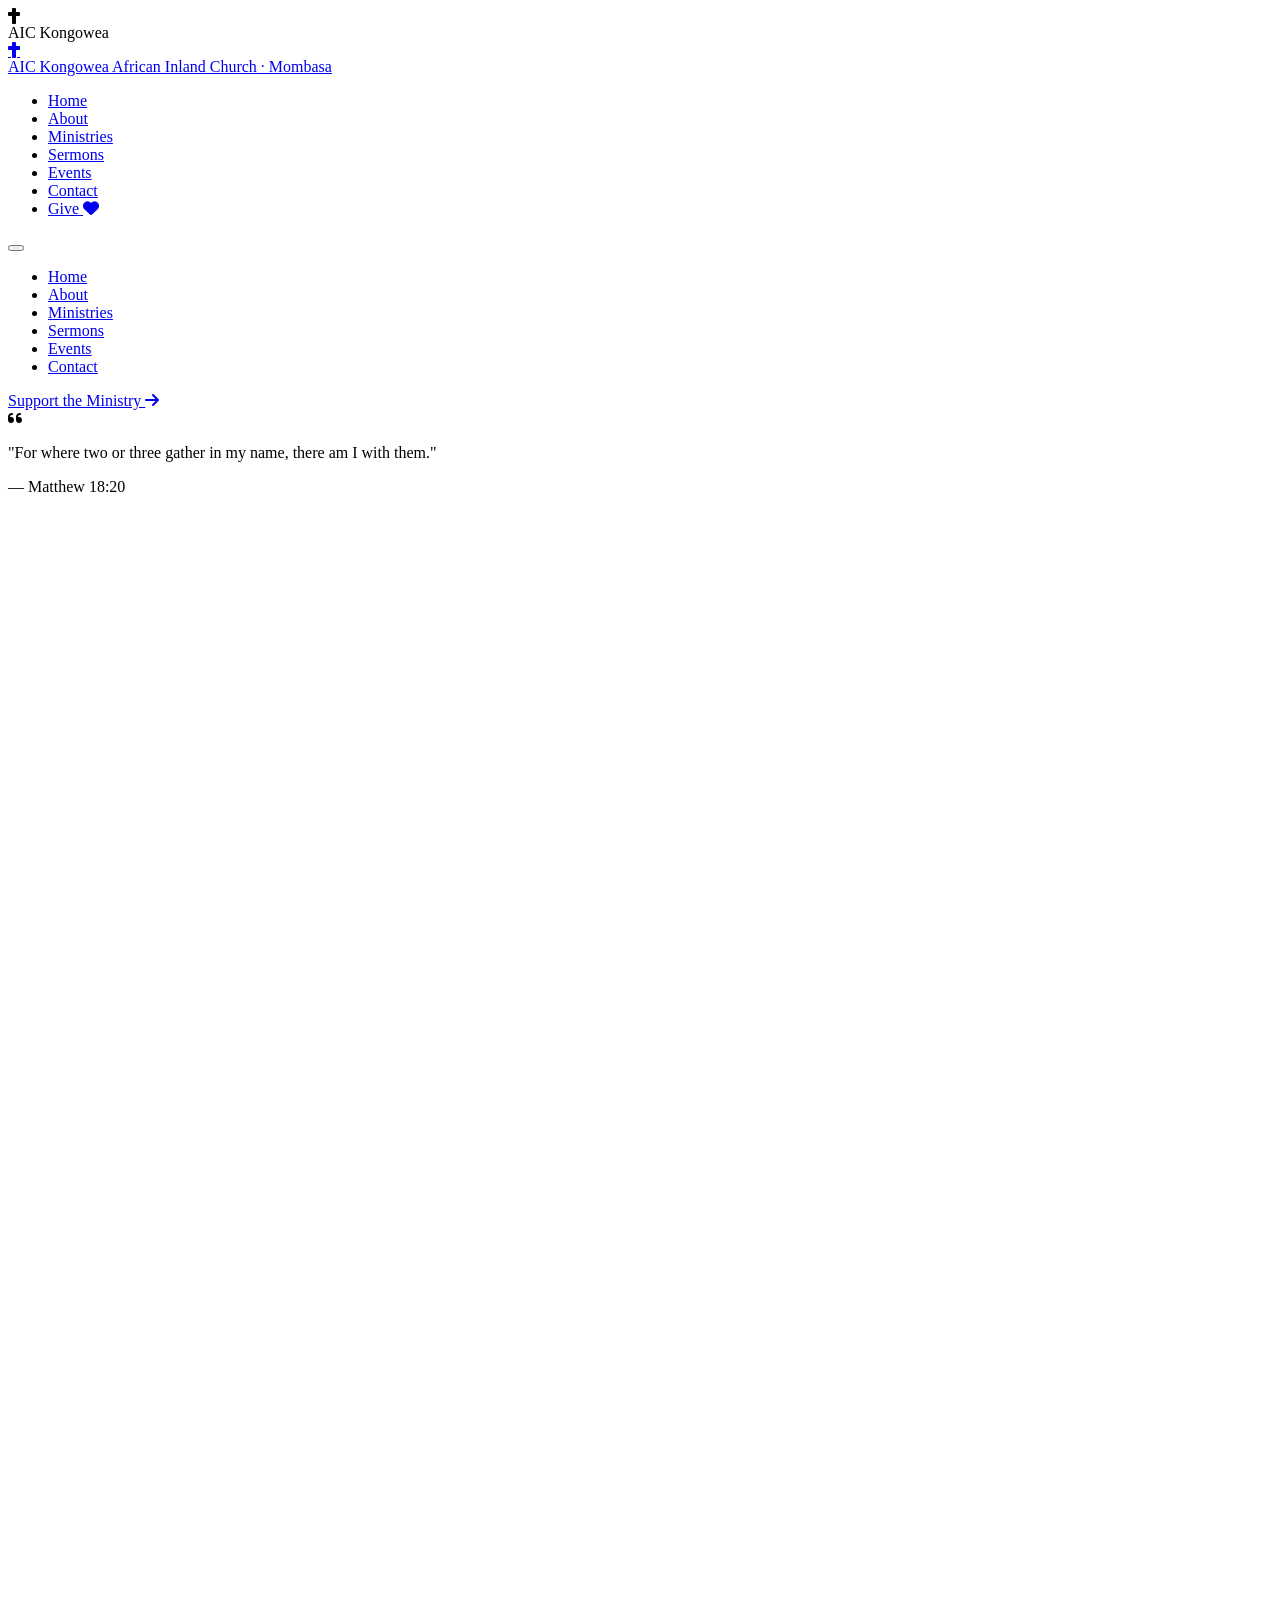
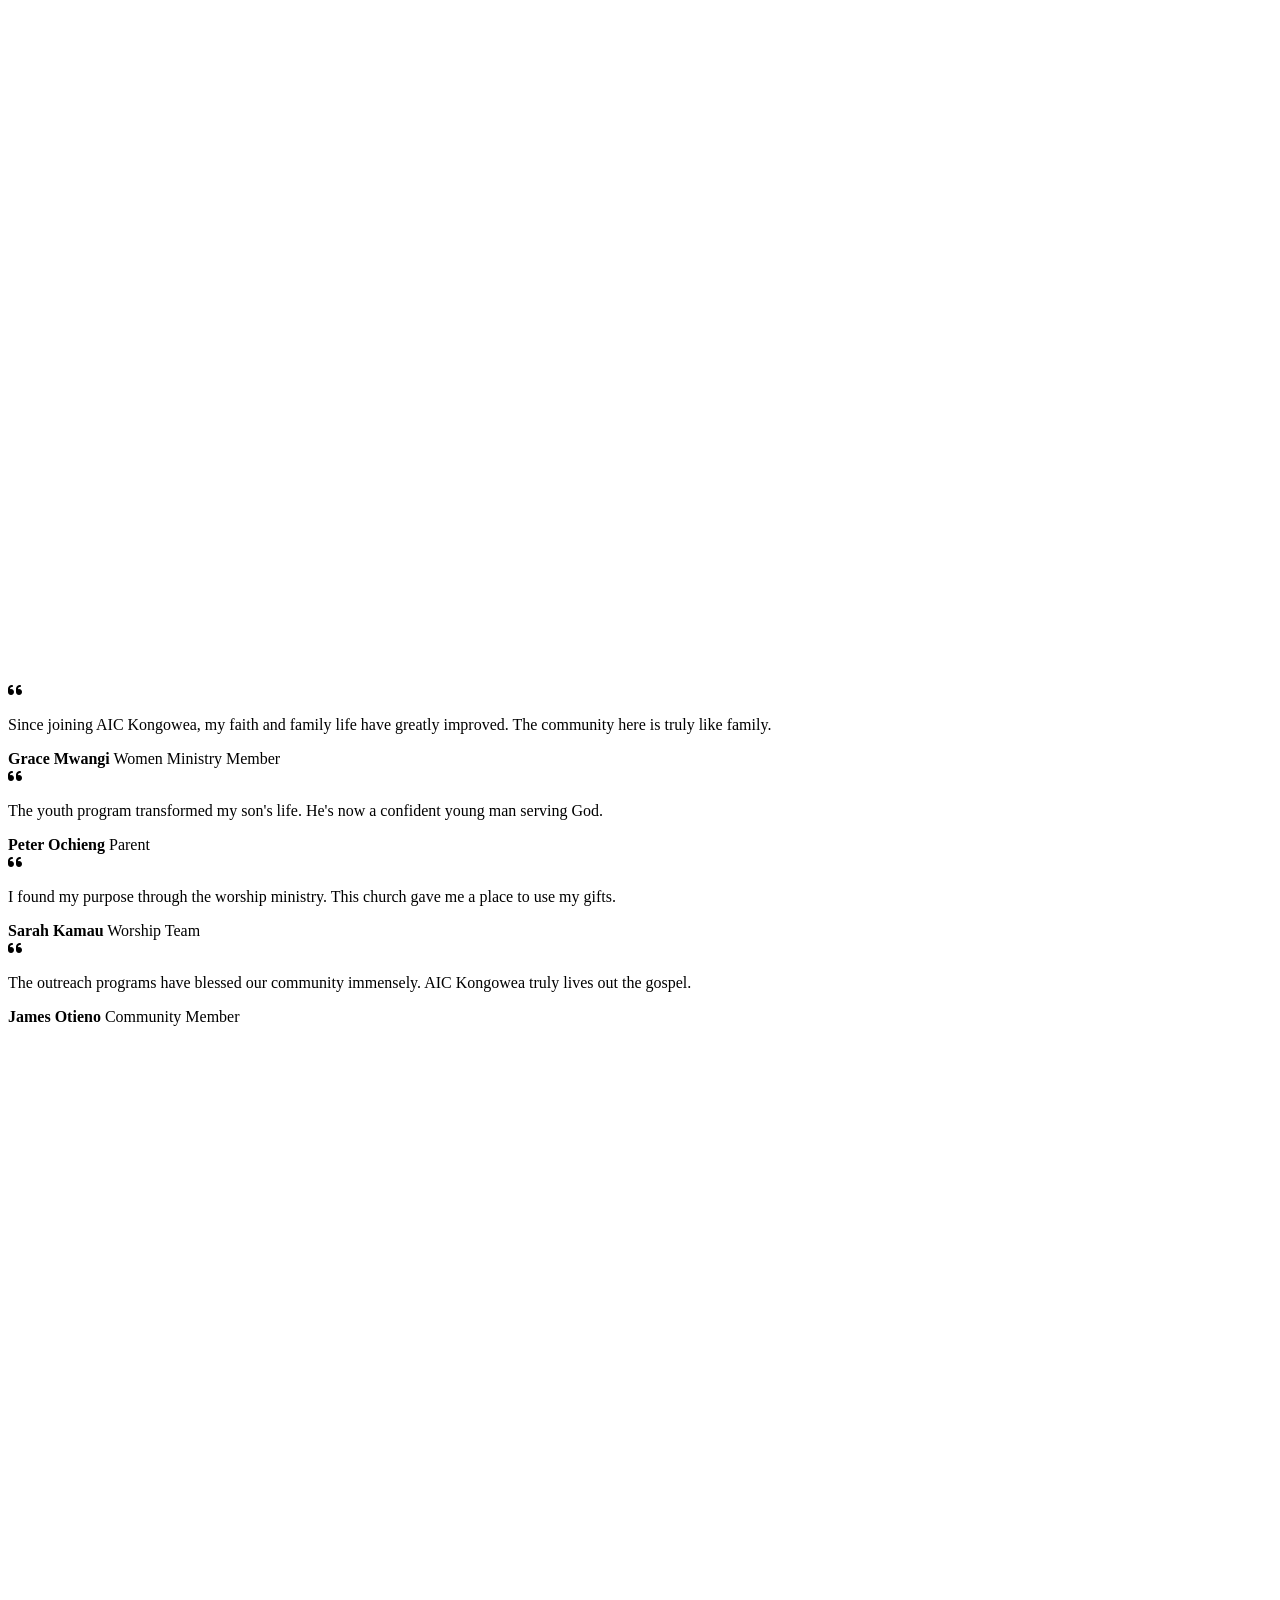
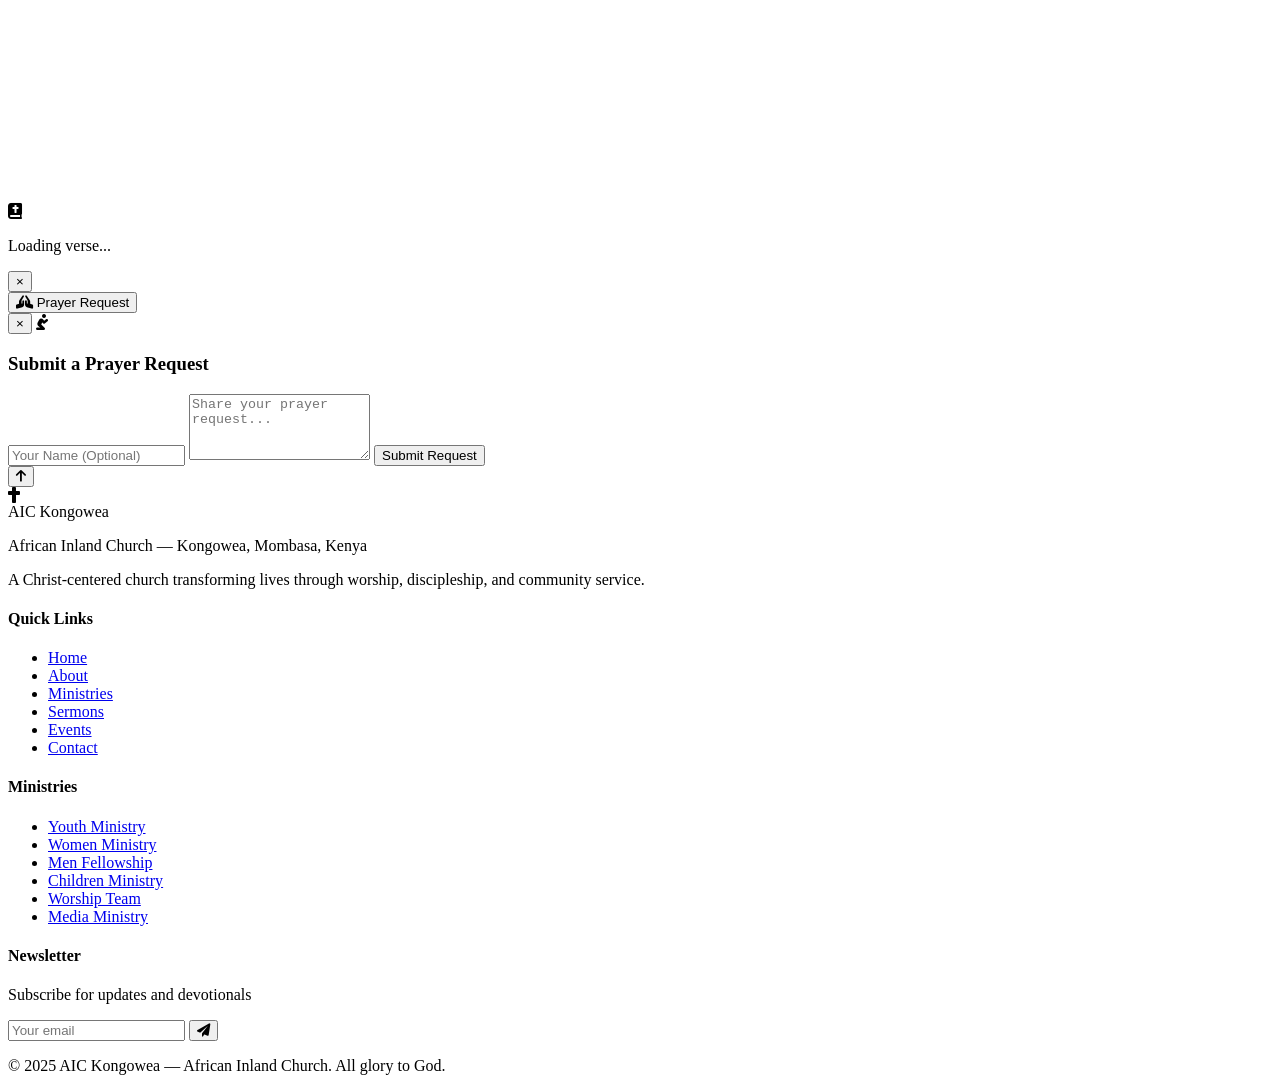
==== index.html @ 600524da "Add files via upload" ====
<!DOCTYPE html>
<html lang="en">
<head>
  <meta charset="UTF-8">
  <meta name="viewport" content="width=device-width, initial-scale=1.0, viewport-fit=cover">
  <title>AIC Kongowea | Home - African Inland Church Mombasa</title>
  
  <!-- Google Fonts -->
  <link href="https://fonts.googleapis.com/css2?family=Cormorant+Garamond:ital,wght@0,400;0,500;0,600;0,700;1,400;1,600;1,700&family=DM+Sans:wght@300;400;500;600;700;800&display=swap" rel="stylesheet">
  
  <!-- Font Awesome 6 -->
  <link rel="stylesheet" href="https://cdnjs.cloudflare.com/ajax/libs/font-awesome/6.0.0-beta3/css/all.min.css">
  
  <!-- AOS Animation Library -->
  <link href="https://unpkg.com/aos@2.3.1/dist/aos.css" rel="stylesheet">
  
  <link rel="stylesheet" href="style.css">
</head>
<body>

  <!-- =====================================================
       PRELOADER ANIMATION
  ===================================================== -->
  <div id="aic-preloader" class="aic-preloader">
    <div class="aic-preloader-inner">
      <!-- Logo Image in Preloader -->
      <div class="aic-preloader-logo">
        <img src="images/logo.jpg" alt="AIC Kongowea Logo" id="aic-preloader-img" 
             onerror="this.style.display='none'; this.nextElementSibling.style.display='flex';">
        <div class="aic-preloader-icon" style="display: none;">
          <i class="fas fa-cross"></i>
        </div>
      </div>
      <div class="aic-preloader-text">AIC Kongowea</div>
      <div class="aic-preloader-spinner"></div>
    </div>
  </div>

  <!-- =====================================================
       HEADER & NAVIGATION
  ===================================================== -->
  <header id="aic-header" class="aic-header">
    <div class="aic-header-top-bar"></div>
    <div class="aic-header-main">
      <div class="aic-container aic-header-flex">
        
        <!-- Logo / Brand with Image Fallback -->
        <a href="index.html" class="aic-logo" id="aic-logo-main">
          <div class="aic-logo-icon">
            <img src="images/logo.jpg" alt="AIC Kongowea Logo" id="aic-logo-img"
                 onerror="this.style.display='none'; this.nextElementSibling.style.display='flex';">
            <div class="aic-logo-fallback" style="display: none;">
              <i class="fas fa-cross"></i>
            </div>
          </div>
          <div class="aic-logo-text">
            <span class="aic-logo-name">AIC Kongowea</span>
            <span class="aic-logo-tagline">African Inland Church · Mombasa</span>
          </div>
        </a>

        <!-- Desktop Navigation - Links to separate pages -->
        <nav class="aic-nav-desktop" id="aic-nav-primary">
          <ul class="aic-nav-list" id="aic-desktop-nav-list">
            <li class="aic-nav-item"><a href="index.html" class="aic-nav-link aic-nav-link-active">Home</a></li>
            <li class="aic-nav-item"><a href="about.html" class="aic-nav-link">About</a></li>
            <li class="aic-nav-item"><a href="ministries.html" class="aic-nav-link">Ministries</a></li>
            <li class="aic-nav-item"><a href="sermons.html" class="aic-nav-link">Sermons</a></li>
            <li class="aic-nav-item"><a href="events.html" class="aic-nav-link">Events</a></li>
            <li class="aic-nav-item"><a href="contact.html" class="aic-nav-link">Contact</a></li>
            <li class="aic-nav-item aic-nav-cta"><a href="donate.html" class="aic-btn-give" id="aic-give-nav-btn">Give <i class="fas fa-heart"></i></a></li>
          </ul>
        </nav>

        <!-- Mobile Hamburger with Animation -->
        <button class="aic-mobile-toggle" id="aic-mobile-toggle-btn" aria-label="Menu">
          <span class="aic-hamburger-line aic-hamburger-line-1"></span>
          <span class="aic-hamburger-line aic-hamburger-line-2"></span>
          <span class="aic-hamburger-line aic-hamburger-line-3"></span>
        </button>
      </div>
    </div>

    <!-- Mobile Menu Overlay -->
    <div class="aic-mobile-overlay" id="aic-mobile-overlay">
      <div class="aic-mobile-overlay-bg"></div>
      <div class="aic-mobile-menu-container">
        <ul class="aic-mobile-nav-list">
          <li class="aic-mobile-nav-item"><a href="index.html" class="aic-mobile-nav-link">Home</a></li>
          <li class="aic-mobile-nav-item"><a href="about.html" class="aic-mobile-nav-link">About</a></li>
          <li class="aic-mobile-nav-item"><a href="ministries.html" class="aic-mobile-nav-link">Ministries</a></li>
          <li class="aic-mobile-nav-item"><a href="sermons.html" class="aic-mobile-nav-link">Sermons</a></li>
          <li class="aic-mobile-nav-item"><a href="events.html" class="aic-mobile-nav-link">Events</a></li>
          <li class="aic-mobile-nav-item"><a href="contact.html" class="aic-mobile-nav-link">Contact</a></li>
        </ul>
        <div class="aic-mobile-give-container">
          <a href="donate.html" class="aic-mobile-give-btn">Support the Ministry <i class="fas fa-arrow-right"></i></a>
        </div>
        <div class="aic-mobile-scripture">
          <i class="fas fa-quote-left"></i>
          <p>"For where two or three gather in my name, there am I with them."</p>
          <span>— Matthew 18:20</span>
        </div>
      </div>
    </div>
  </header>

  <main id="aic-main-content">

    <!-- =====================================================
         HERO SECTION
    ===================================================== -->
    <section id="aic-hero-section" class="aic-hero-section" data-aos="fade-in">
      <div class="aic-hero-parallax-bg" id="aic-hero-parallax"></div>
      <div class="aic-hero-gradient-overlay"></div>
      <div class="aic-hero-particles" id="aic-hero-particles"></div>
      
      <div class="aic-container aic-hero-container">
        <div class="aic-hero-content" data-aos="fade-up" data-aos-delay="200" data-aos-duration="1000">
          <div class="aic-hero-badge-wrapper">
            <span class="aic-hero-badge">
              <i class="fas fa-church"></i> Welcome to AIC Kongowea
            </span>
          </div>
          
          <h1 class="aic-hero-title">
            A Place of <span class="aic-hero-accent" id="aic-typed-text">Faith</span>
            <span class="aic-hero-title-line">Fellowship & Spiritual Growth</span>
          </h1>
          
          <p class="aic-hero-description">
            We are committed to sharing the love of Christ, serving our community, and helping people grow in their relationship with God. Whether you are visiting for the first time or looking for a church family — you are warmly welcome here.
          </p>
          
          <div class="aic-hero-buttons-wrapper">
            <a href="about.html" class="aic-btn-primary aic-btn-large aic-btn-glow">
              <span>Our Story</span>
              <i class="fas fa-arrow-right"></i>
            </a>
            <a href="contact.html" class="aic-btn-outline aic-btn-large">
              <i class="fas fa-map-marker-alt"></i>
              <span>Plan Your Visit</span>
            </a>
          </div>
          
          <div class="aic-hero-stats" id="aic-hero-stats">
            <div class="aic-stat-item" data-count="1500">
              <span class="aic-stat-number" id="aic-stat-members">0</span>
              <span class="aic-stat-label">Members</span>
            </div>
            <div class="aic-stat-divider"></div>
            <div class="aic-stat-item" data-count="8">
              <span class="aic-stat-number" id="aic-stat-ministries">0</span>
              <span class="aic-stat-label">Ministries</span>
            </div>
            <div class="aic-stat-divider"></div>
            <div class="aic-stat-item" data-count="12">
              <span class="aic-stat-number" id="aic-stat-outreaches">0</span>
              <span class="aic-stat-label">Yearly Outreach</span>
            </div>
          </div>
          
          <div class="aic-hero-service-times">
            <div class="aic-service-time-badge">
              <i class="fas fa-clock"></i>
              <span>Sunday Services: <strong>8:00 AM</strong> & <strong>10:30 AM</strong></span>
            </div>
          </div>
        </div>
      </div>
      
      <div class="aic-hero-scroll-indicator" id="aic-scroll-indicator">
        <span class="aic-scroll-text">Scroll</span>
        <div class="aic-scroll-mouse">
          <div class="aic-scroll-wheel"></div>
        </div>
      </div>
    </section>

    <!-- =====================================================
         MISSION & VISION SECTION
    ===================================================== -->
    <section id="aic-mission-vision-section" class="aic-mission-vision-section">
      <div class="aic-container">
        <div class="aic-mv-grid">
          <div class="aic-mv-card aic-mission-card" data-aos="flip-left" data-aos-duration="800">
            <div class="aic-mv-card-inner">
              <div class="aic-mv-icon-wrapper">
                <i class="fas fa-bible"></i>
                <div class="aic-mv-icon-bg"></div>
              </div>
              <h3>Our Mission</h3>
              <p>To preach the Gospel of Jesus Christ, nurture believers spiritually, and serve the community with love, compassion, and integrity.</p>
              <div class="aic-mv-hover-line"></div>
            </div>
          </div>
          <div class="aic-mv-card aic-vision-card" data-aos="flip-right" data-aos-delay="200" data-aos-duration="800">
            <div class="aic-mv-card-inner">
              <div class="aic-mv-icon-wrapper">
                <i class="fas fa-eye"></i>
                <div class="aic-mv-icon-bg"></div>
              </div>
              <h3>Our Vision</h3>
              <p>To be a Christ-centered church transforming lives through worship, discipleship, evangelism, and community service.</p>
              <div class="aic-mv-hover-line"></div>
            </div>
          </div>
        </div>
      </div>
    </section>

    <!-- =====================================================
         ABOUT / WELCOME SECTION
    ===================================================== -->
    <section id="aic-about-section" class="aic-about-section">
      <div class="aic-container">
        <div class="aic-about-grid">
          <div class="aic-about-content" data-aos="fade-right" data-aos-duration="800">
            <div class="aic-section-header aic-section-header-left">
              <span class="aic-section-tag">Who We Are</span>
              <h2 class="aic-section-title">You Are <span class="aic-accent">Welcome Here</span></h2>
              <div class="aic-section-divider aic-section-divider-left"></div>
            </div>
            
            <p class="aic-about-text">AIC Kongowea is a congregation under the African Inland Church dedicated to spreading the Gospel and impacting lives through biblical teaching, prayer, worship, and community outreach.</p>
            
            <p class="aic-about-text">Founded to serve the spiritual needs of the Kongowea community, our church has continued to grow as a center of faith, hope, and transformation. Through the years, we have remained committed to uplifting families, mentoring youth, and supporting the local community.</p>
            
            <div class="aic-about-features">
              <div class="aic-feature-item">
                <i class="fas fa-check-circle"></i>
                <span>Bible-Centered Teaching</span>
              </div>
              <div class="aic-feature-item">
                <i class="fas fa-check-circle"></i>
                <span>Dynamic Worship</span>
              </div>
              <div class="aic-feature-item">
                <i class="fas fa-check-circle"></i>
                <span>Community Outreach</span>
              </div>
              <div class="aic-feature-item">
                <i class="fas fa-check-circle"></i>
                <span>Discipleship Programs</span>
              </div>
            </div>
            
            <a href="about.html" class="aic-btn-outline">Read More <i class="fas fa-chevron-right"></i></a>
          </div>
          
          <div class="aic-about-quote" data-aos="fade-left" data-aos-delay="200" data-aos-duration="800">
            <div class="aic-quote-card">
              <i class="fas fa-quote-left aic-quote-icon"></i>
              <blockquote>
                For where two or three gather in my name, there am I with them.
              </blockquote>
              <cite>— Matthew 18:20</cite>
              <div class="aic-quote-cross">
                <i class="fas fa-cross"></i>
              </div>
            </div>
          </div>
        </div>
      </div>
    </section>

    <!-- =====================================================
         CORE VALUES SECTION
    ===================================================== -->
    <section class="aic-values-section">
      <div class="aic-container">
        <div class="aic-section-header" data-aos="fade-up">
          <span class="aic-section-tag">Our Foundation</span>
          <h2 class="aic-section-title">Core Values</h2>
          <div class="aic-section-divider"></div>
        </div>
        
        <div class="aic-values-grid">
          <div class="aic-value-card" data-aos="zoom-in" data-aos-delay="0" data-aos-duration="500">
            <div class="aic-value-icon">
              <i class="fas fa-praying-hands"></i>
            </div>
            <h3>Faith in God</h3>
            <div class="aic-value-progress">
              <div class="aic-progress-bar" style="width: 100%"></div>
            </div>
          </div>
          <div class="aic-value-card" data-aos="zoom-in" data-aos-delay="100" data-aos-duration="500">
            <div class="aic-value-icon">
              <i class="fas fa-heart"></i>
            </div>
            <h3>Love & Compassion</h3>
            <div class="aic-value-progress">
              <div class="aic-progress-bar" style="width: 100%"></div>
            </div>
          </div>
          <div class="aic-value-card" data-aos="zoom-in" data-aos-delay="200" data-aos-duration="500">
            <div class="aic-value-icon">
              <i class="fas fa-balance-scale"></i>
            </div>
            <h3>Integrity</h3>
            <div class="aic-value-progress">
              <div class="aic-progress-bar" style="width: 100%"></div>
            </div>
          </div>
          <div class="aic-value-card" data-aos="zoom-in" data-aos-delay="300" data-aos-duration="500">
            <div class="aic-value-icon">
              <i class="fas fa-hands-helping"></i>
            </div>
            <h3>Service to Community</h3>
            <div class="aic-value-progress">
              <div class="aic-progress-bar" style="width: 100%"></div>
            </div>
          </div>
          <div class="aic-value-card" data-aos="zoom-in" data-aos-delay="400" data-aos-duration="500">
            <div class="aic-value-icon">
              <i class="fas fa-users"></i>
            </div>
            <h3>Unity & Fellowship</h3>
            <div class="aic-value-progress">
              <div class="aic-progress-bar" style="width: 100%"></div>
            </div>
          </div>
          <div class="aic-value-card" data-aos="zoom-in" data-aos-delay="500" data-aos-duration="500">
            <div class="aic-value-icon">
              <i class="fas fa-seedling"></i>
            </div>
            <h3>Spiritual Growth</h3>
            <div class="aic-value-progress">
              <div class="aic-progress-bar" style="width: 100%"></div>
            </div>
          </div>
        </div>
      </div>
    </section>

    <!-- =====================================================
         MINISTRIES SECTION WITH FLIP CARDS
    ===================================================== -->
    <section id="aic-ministries-section" class="aic-ministries-section">
      <div class="aic-container">
        <div class="aic-section-header" data-aos="fade-up">
          <span class="aic-section-tag">Get Involved</span>
          <h2 class="aic-section-title">Our Ministries</h2>
          <div class="aic-section-divider"></div>
          <p class="aic-section-subtitle">Find your place to serve and grow</p>
        </div>
        
        <div class="aic-ministries-grid">
          <!-- Ministry Card 1 -->
          <div class="aic-ministry-card-flip" data-aos="flip-left" data-aos-delay="0">
            <div class="aic-ministry-card-front">
              <i class="fas fa-users"></i>
              <h3>Youth Ministry</h3>
              <span class="aic-ministry-hint">Click to learn more</span>
            </div>
            <div class="aic-ministry-card-back">
              <i class="fas fa-fire"></i>
              <h3>Youth Ministry</h3>
              <p>Empowering young people spiritually & socially through mentorship, worship, and fellowship activities.</p>
              <a href="ministries.html#youth" class="aic-ministry-link">Join Us →</a>
            </div>
          </div>
          
          <!-- Ministry Card 2 -->
          <div class="aic-ministry-card-flip" data-aos="flip-left" data-aos-delay="100">
            <div class="aic-ministry-card-front">
              <i class="fas fa-female"></i>
              <h3>Women Ministry</h3>
              <span class="aic-ministry-hint">Click to learn more</span>
            </div>
            <div class="aic-ministry-card-back">
              <i class="fas fa-heart"></i>
              <h3>Women Ministry</h3>
              <p>Encouraging women to grow in faith, leadership, and service within the church and community.</p>
              <a href="ministries.html#women" class="aic-ministry-link">Join Us →</a>
            </div>
          </div>
          
          <!-- Ministry Card 3 -->
          <div class="aic-ministry-card-flip" data-aos="flip-left" data-aos-delay="200">
            <div class="aic-ministry-card-front">
              <i class="fas fa-male"></i>
              <h3>Men Fellowship</h3>
              <span class="aic-ministry-hint">Click to learn more</span>
            </div>
            <div class="aic-ministry-card-back">
              <i class="fas fa-shield-alt"></i>
              <h3>Men Fellowship</h3>
              <p>Building strong Christian men through prayer, leadership, and accountability.</p>
              <a href="ministries.html#men" class="aic-ministry-link">Join Us →</a>
            </div>
          </div>
          
          <!-- Ministry Card 4 -->
          <div class="aic-ministry-card-flip" data-aos="flip-left" data-aos-delay="300">
            <div class="aic-ministry-card-front">
              <i class="fas fa-child"></i>
              <h3>Children Ministry</h3>
              <span class="aic-ministry-hint">Click to learn more</span>
            </div>
            <div class="aic-ministry-card-back">
              <i class="fas fa-smile"></i>
              <h3>Children Ministry</h3>
              <p>Teaching children biblical values and helping them grow in faith from an early age.</p>
              <a href="ministries.html#children" class="aic-ministry-link">Join Us →</a>
            </div>
          </div>
          
          <!-- Ministry Card 5 -->
          <div class="aic-ministry-card-flip" data-aos="flip-left" data-aos-delay="400">
            <div class="aic-ministry-card-front">
              <i class="fas fa-music"></i>
              <h3>Worship Ministry</h3>
              <span class="aic-ministry-hint">Click to learn more</span>
            </div>
            <div class="aic-ministry-card-back">
              <i class="fas fa-dove"></i>
              <h3>Worship Ministry</h3>
              <p>Leading the congregation into God's presence through praise and worship.</p>
              <a href="ministries.html#worship" class="aic-ministry-link">Join Us →</a>
            </div>
          </div>
          
          <!-- Ministry Card 6 -->
          <div class="aic-ministry-card-flip" data-aos="flip-left" data-aos-delay="500">
            <div class="aic-ministry-card-front">
              <i class="fas fa-camera"></i>
              <h3>Media Ministry</h3>
              <span class="aic-ministry-hint">Click to learn more</span>
            </div>
            <div class="aic-ministry-card-back">
              <i class="fas fa-broadcast-tower"></i>
              <h3>Media Ministry</h3>
              <p>Sharing the gospel through technology, social media, and creative arts.</p>
              <a href="ministries.html#media" class="aic-ministry-link">Join Us →</a>
            </div>
          </div>
        </div>
      </div>
    </section>

    <!-- =====================================================
         SERVICE TIMELINE SECTION
    ===================================================== -->
    <section class="aic-services-timeline-section">
      <div class="aic-container">
        <div class="aic-section-header" data-aos="fade-up">
          <span class="aic-section-tag">Join Us</span>
          <h2 class="aic-section-title">Service Schedule</h2>
          <div class="aic-section-divider"></div>
        </div>
        
        <div class="aic-timeline" data-aos="fade-up">
          <div class="aic-timeline-item">
            <div class="aic-timeline-marker">
              <i class="fas fa-sun"></i>
            </div>
            <div class="aic-timeline-content">
              <h3>Sunday Worship Service</h3>
              <div class="aic-timeline-time">
                <i class="fas fa-clock"></i>
                <span>8:00 AM - 10:00 AM | First Service</span>
              </div>
              <div class="aic-timeline-time">
                <i class="fas fa-clock"></i>
                <span>10:30 AM - 12:30 PM | Second Service</span>
              </div>
            </div>
          </div>
          
          <div class="aic-timeline-item">
            <div class="aic-timeline-marker">
              <i class="fas fa-pray"></i>
            </div>
            <div class="aic-timeline-content">
              <h3>Midweek Fellowship</h3>
              <div class="aic-timeline-time">
                <i class="fas fa-clock"></i>
                <span>Wednesday | 5:30 PM - 7:00 PM</span>
              </div>
            </div>
          </div>
          
          <div class="aic-timeline-item">
            <div class="aic-timeline-marker">
              <i class="fas fa-fire"></i>
            </div>
            <div class="aic-timeline-content">
              <h3>Youth Service</h3>
              <div class="aic-timeline-time">
                <i class="fas fa-clock"></i>
                <span>Saturday | 3:00 PM - 5:00 PM</span>
              </div>
            </div>
          </div>
          
          <div class="aic-timeline-item">
            <div class="aic-timeline-marker">
              <i class="fas fa-book-open"></i>
            </div>
            <div class="aic-timeline-content">
              <h3>Bible Study</h3>
              <div class="aic-timeline-time">
                <i class="fas fa-clock"></i>
                <span>Friday | 6:00 PM - 7:30 PM</span>
              </div>
            </div>
          </div>
        </div>
      </div>
    </section>

    <!-- =====================================================
         SERMONS SECTION
    ===================================================== -->
    <section id="aic-sermons-section" class="aic-sermons-section">
      <div class="aic-container">
        <div class="aic-section-header" data-aos="fade-up">
          <span class="aic-section-tag">Listen & Grow</span>
          <h2 class="aic-section-title">Latest Sermons</h2>
          <div class="aic-section-divider"></div>
        </div>
        
        <div class="aic-sermons-grid">
          <div class="aic-sermon-card-modern" data-aos="fade-up" data-aos-delay="0">
            <div class="aic-sermon-media">
              <i class="fas fa-play-circle"></i>
              <span class="aic-sermon-duration">32:15</span>
            </div>
            <div class="aic-sermon-details">
              <h3>Walking by Faith</h3>
              <p class="aic-sermon-scripture">Hebrews 11:1</p>
              <p>A message encouraging believers to trust God even in uncertain times.</p>
              <div class="aic-sermon-actions">
                <button class="aic-sermon-btn"><i class="fas fa-video"></i> Watch</button>
                <button class="aic-sermon-btn"><i class="fas fa-headphones"></i> Listen</button>
                <button class="aic-sermon-btn"><i class="fas fa-download"></i> Notes</button>
              </div>
            </div>
          </div>
          
          <div class="aic-sermon-card-modern" data-aos="fade-up" data-aos-delay="150">
            <div class="aic-sermon-media">
              <i class="fas fa-play-circle"></i>
              <span class="aic-sermon-duration">28:42</span>
            </div>
            <div class="aic-sermon-details">
              <h3>The Power of Prayer</h3>
              <p class="aic-sermon-scripture">Luke 18:1</p>
              <p>Persistence in prayer and its power in daily life.</p>
              <div class="aic-sermon-actions">
                <button class="aic-sermon-btn"><i class="fas fa-video"></i> Watch</button>
                <button class="aic-sermon-btn"><i class="fas fa-headphones"></i> Listen</button>
                <button class="aic-sermon-btn"><i class="fas fa-download"></i> Notes</button>
              </div>
            </div>
          </div>
          
          <div class="aic-sermon-card-modern" data-aos="fade-up" data-aos-delay="300">
            <div class="aic-sermon-media">
              <i class="fas fa-play-circle"></i>
              <span class="aic-sermon-duration">41:03</span>
            </div>
            <div class="aic-sermon-details">
              <h3>Love in Action</h3>
              <p class="aic-sermon-scripture">1 John 3:18</p>
              <p>Living out genuine love beyond words.</p>
              <div class="aic-sermon-actions">
                <button class="aic-sermon-btn"><i class="fas fa-video"></i> Watch</button>
                <button class="aic-sermon-btn"><i class="fas fa-headphones"></i> Listen</button>
                <button class="aic-sermon-btn"><i class="fas fa-download"></i> Notes</button>
              </div>
            </div>
          </div>
        </div>
        
        <div class="aic-sermons-footer" data-aos="fade-up">
          <a href="sermons.html" class="aic-btn-outline">View All Sermons <i class="fas fa-arrow-right"></i></a>
        </div>
      </div>
    </section>

    <!-- =====================================================
         EVENTS SECTION WITH COUNTDOWN
    ===================================================== -->
    <section id="aic-events-section" class="aic-events-section">
      <div class="aic-container">
        <div class="aic-section-header" data-aos="fade-up">
          <span class="aic-section-tag">Don't Miss Out</span>
          <h2 class="aic-section-title">Upcoming Events</h2>
          <div class="aic-section-divider"></div>
        </div>
        
        <div class="aic-events-grid">
          <div class="aic-event-card-modern" data-aos="flip-up" data-aos-delay="0">
            <div class="aic-event-date-box">
              <span class="aic-event-month">JUL</span>
              <span class="aic-event-day">15</span>
            </div>
            <div class="aic-event-info">
              <h3>Youth Conference</h3>
              <p>Empowering the next generation for Christ</p>
              <div class="aic-event-countdown" data-event-date="2025-07-15T00:00:00">
                <span class="aic-countdown-days">00</span>d
                <span class="aic-countdown-hours">00</span>h
                <span class="aic-countdown-minutes">00</span>m
              </div>
              <a href="events.html" class="aic-event-link">Learn More →</a>
            </div>
          </div>
          
          <div class="aic-event-card-modern" data-aos="flip-up" data-aos-delay="150">
            <div class="aic-event-date-box">
              <span class="aic-event-month">JUL</span>
              <span class="aic-event-day">22</span>
            </div>
            <div class="aic-event-info">
              <h3>Women Prayer Retreat</h3>
              <p>Restoration, renewal & worship</p>
              <div class="aic-event-countdown" data-event-date="2025-07-22T00:00:00">
                <span class="aic-countdown-days">00</span>d
                <span class="aic-countdown-hours">00</span>h
                <span class="aic-countdown-minutes">00</span>m
              </div>
              <a href="events.html" class="aic-event-link">Learn More →</a>
            </div>
          </div>
          
          <div class="aic-event-card-modern" data-aos="flip-up" data-aos-delay="300">
            <div class="aic-event-date-box">
              <span class="aic-event-month">AUG</span>
              <span class="aic-event-day">05</span>
            </div>
            <div class="aic-event-info">
              <h3>Community Outreach Day</h3>
              <p>Food donations, prayer & evangelism</p>
              <div class="aic-event-countdown" data-event-date="2025-08-05T00:00:00">
                <span class="aic-countdown-days">00</span>d
                <span class="aic-countdown-hours">00</span>h
                <span class="aic-countdown-minutes">00</span>m
              </div>
              <a href="events.html" class="aic-event-link">Learn More →</a>
            </div>
          </div>
        </div>
        
        <div class="aic-events-footer" data-aos="fade-up">
          <a href="events.html" class="aic-btn-primary">See All Events <i class="fas fa-arrow-right"></i></a>
        </div>
      </div>
    </section>

    <!-- =====================================================
         GALLERY MASONRY SECTION
    ===================================================== -->
    <section class="aic-gallery-masonry-section">
      <div class="aic-container">
        <div class="aic-section-header" data-aos="fade-up">
          <span class="aic-section-tag">Memories</span>
          <h2 class="aic-section-title">Moments at AIC Kongowea</h2>
          <div class="aic-section-divider"></div>
        </div>
      </div>
      
      <div class="aic-masonry-grid" data-aos="fade-up">
        <div class="aic-masonry-item aic-masonry-item-large">
          <div class="aic-masonry-overlay">
            <i class="fas fa-church"></i>
            <span>Worship Service</span>
          </div>
        </div>
        <div class="aic-masonry-item">
          <div class="aic-masonry-overlay">
            <i class="fas fa-hands-helping"></i>
            <span>Community Outreach</span>
          </div>
        </div>
        <div class="aic-masonry-item">
          <div class="aic-masonry-overlay">
            <i class="fas fa-water"></i>
            <span>Baptism Ceremony</span>
          </div>
        </div>
        <div class="aic-masonry-item aic-masonry-item-tall">
          <div class="aic-masonry-overlay">
            <i class="fas fa-music"></i>
            <span>Choir Performance</span>
          </div>
        </div>
        <div class="aic-masonry-item">
          <div class="aic-masonry-overlay">
            <i class="fas fa-users"></i>
            <span>Youth Fellowship</span>
          </div>
        </div>
        <div class="aic-masonry-item">
          <div class="aic-masonry-overlay">
            <i class="fas fa-child"></i>
            <span>Sunday School</span>
          </div>
        </div>
      </div>
      
      <div class="aic-gallery-footer" data-aos="fade-up">
        <a href="gallery.html" class="aic-btn-outline">View Full Gallery <i class="fas fa-images"></i></a>
      </div>
    </section>

    <!-- =====================================================
         DONATION PARALLAX SECTION
    ===================================================== -->
    <section id="aic-donate-section" class="aic-donate-parallax-section">
      <div class="aic-donate-parallax-bg"></div>
      <div class="aic-donate-overlay"></div>
      <div class="aic-container">
        <div class="aic-donate-content" data-aos="zoom-in" data-aos-duration="800">
          <div class="aic-donate-icon">
            <i class="fas fa-hand-holding-heart"></i>
          </div>
          <h2>Support the Ministry</h2>
          <p>Your giving helps support church programs, missions, outreach activities, and community development.</p>
          
          <div class="aic-donate-methods">
            <div class="aic-donate-method">
              <i class="fas fa-mobile-alt"></i>
              <span>M-Pesa Paybill</span>
              <small>Business No: 123456</small>
            </div>
            <div class="aic-donate-method">
              <i class="fas fa-university"></i>
              <span>Bank Transfer</span>
              <small>Equity Bank: 1234567890</small>
            </div>
            <div class="aic-donate-method">
              <i class="fas fa-money-bill-wave"></i>
              <span>Cash Offering</span>
              <small>During Services</small>
            </div>
          </div>
          
          <div class="aic-donate-verse">
            <i class="fas fa-quote-left"></i>
            "Each of you should give what you have decided in your heart to give."
            <span>— 2 Corinthians 9:7</span>
          </div>
          
          <a href="donate.html" class="aic-btn-primary aic-btn-large aic-btn-glow">Give Online <i class="fas fa-arrow-right"></i></a>
        </div>
      </div>
    </section>

    <!-- =====================================================
         TESTIMONIALS SECTION
    ===================================================== -->
    <section class="aic-testimonials-section">
      <div class="aic-container">
        <div class="aic-section-header" data-aos="fade-up">
          <span class="aic-section-tag">Stories</span>
          <h2 class="aic-section-title">What Our Family Says</h2>
          <div class="aic-section-divider"></div>
        </div>
        
        <div class="aic-testimonials-slider" id="aic-testimonials-slider">
          <div class="aic-testimonial-track">
            <div class="aic-testimonial-card">
              <i class="fas fa-quote-left"></i>
              <p>Since joining AIC Kongowea, my faith and family life have greatly improved. The community here is truly like family.</p>
              <div class="aic-testimonial-author">
                <strong>Grace Mwangi</strong>
                <span>Women Ministry Member</span>
              </div>
            </div>
            <div class="aic-testimonial-card">
              <i class="fas fa-quote-left"></i>
              <p>The youth program transformed my son's life. He's now a confident young man serving God.</p>
              <div class="aic-testimonial-author">
                <strong>Peter Ochieng</strong>
                <span>Parent</span>
              </div>
            </div>
            <div class="aic-testimonial-card">
              <i class="fas fa-quote-left"></i>
              <p>I found my purpose through the worship ministry. This church gave me a place to use my gifts.</p>
              <div class="aic-testimonial-author">
                <strong>Sarah Kamau</strong>
                <span>Worship Team</span>
              </div>
            </div>
            <div class="aic-testimonial-card">
              <i class="fas fa-quote-left"></i>
              <p>The outreach programs have blessed our community immensely. AIC Kongowea truly lives out the gospel.</p>
              <div class="aic-testimonial-author">
                <strong>James Otieno</strong>
                <span>Community Member</span>
              </div>
            </div>
          </div>
          <div class="aic-testimonial-dots"></div>
        </div>
      </div>
    </section>

    <!-- =====================================================
         CONTACT SECTION
    ===================================================== -->
    <section id="aic-contact-section" class="aic-contact-section">
      <div class="aic-container">
        <div class="aic-contact-grid">
          <div class="aic-contact-info" data-aos="fade-right">
            <div class="aic-section-header aic-section-header-left">
              <span class="aic-section-tag">Get in Touch</span>
              <h2 class="aic-section-title">Contact Us</h2>
              <div class="aic-section-divider aic-section-divider-left"></div>
            </div>
            
            <div class="aic-contact-details">
              <div class="aic-contact-item">
                <i class="fas fa-map-marker-alt"></i>
                <div>
                  <h4>Location</h4>
                  <p>Kongowea, Mombasa, Kenya</p>
                </div>
              </div>
              <div class="aic-contact-item">
                <i class="fas fa-phone-alt"></i>
                <div>
                  <h4>Phone</h4>
                  <p>+254 712 345 678</p>
                </div>
              </div>
              <div class="aic-contact-item">
                <i class="fas fa-envelope"></i>
                <div>
                  <h4>Email</h4>
                  <p>info@aickongowea.org</p>
                </div>
              </div>
              <div class="aic-contact-item">
                <i class="fas fa-clock"></i>
                <div>
                  <h4>Office Hours</h4>
                  <p>Monday - Friday: 8:00 AM - 5:00 PM</p>
                  <p>Sunday: Open During Services</p>
                </div>
              </div>
            </div>
            
            <div class="aic-social-links">
              <a href="#" class="aic-social-link"><i class="fab fa-facebook-f"></i></a>
              <a href="#" class="aic-social-link"><i class="fab fa-youtube"></i></a>
              <a href="#" class="aic-social-link"><i class="fab fa-instagram"></i></a>
              <a href="#" class="aic-social-link"><i class="fab fa-whatsapp"></i></a>
            </div>
          </div>
          
          <div class="aic-contact-form-wrapper" data-aos="fade-left">
            <form class="aic-contact-form" id="aic-contact-form">
              <div class="aic-form-group">
                <input type="text" id="aic-form-name" placeholder="Full Name" required>
                <i class="fas fa-user"></i>
              </div>
              <div class="aic-form-group">
                <input type="email" id="aic-form-email" placeholder="Email Address" required>
                <i class="fas fa-envelope"></i>
              </div>
              <div class="aic-form-group">
                <input type="tel" id="aic-form-phone" placeholder="Phone Number">
                <i class="fas fa-phone"></i>
              </div>
              <div class="aic-form-group">
                <input type="text" id="aic-form-subject" placeholder="Subject">
                <i class="fas fa-tag"></i>
              </div>
              <div class="aic-form-group">
                <textarea id="aic-form-message" rows="5" placeholder="Your Message"></textarea>
                <i class="fas fa-pen"></i>
              </div>
              <button type="submit" class="aic-btn-primary aic-btn-full">Send Message <i class="fas fa-paper-plane"></i></button>
            </form>
          </div>
        </div>
      </div>
    </section>

    <!-- =====================================================
         BIBLE VERSE OF THE DAY (Floating Widget)
    ===================================================== -->
    <div class="aic-bible-verse-widget" id="aic-bible-verse">
      <div class="aic-verse-content">
        <i class="fas fa-bible"></i>
        <p id="aic-verse-text">Loading verse...</p>
        <span id="aic-verse-reference"></span>
      </div>
      <button class="aic-verse-close" id="aic-verse-close">×</button>
    </div>

    <!-- =====================================================
         PRAYER REQUEST FLOATING BUTTON
    ===================================================== -->
    <button class="aic-prayer-button" id="aic-prayer-button">
      <i class="fas fa-praying-hands"></i>
      <span>Prayer Request</span>
    </button>
    
    <div class="aic-prayer-modal" id="aic-prayer-modal">
      <div class="aic-prayer-modal-content">
        <button class="aic-prayer-modal-close">&times;</button>
        <i class="fas fa-pray"></i>
        <h3>Submit a Prayer Request</h3>
        <form id="aic-prayer-form">
          <input type="text" placeholder="Your Name (Optional)">
          <textarea rows="4" placeholder="Share your prayer request..."></textarea>
          <button type="submit" class="aic-btn-primary">Submit Request</button>
        </form>
      </div>
    </div>

    <!-- =====================================================
         BACK TO TOP BUTTON
    ===================================================== -->
    <button class="aic-back-to-top" id="aic-back-to-top">
      <i class="fas fa-arrow-up"></i>
    </button>

  </main>

  <!-- =====================================================
       FOOTER
  ===================================================== -->
  <footer class="aic-footer">
    <div class="aic-container">
      <div class="aic-footer-grid">
        <div class="aic-footer-col">
          <div class="aic-footer-logo">
            <!-- Logo Image with Fallback -->
            <img src="images/logo.jpg" alt="AIC Kongowea Logo" id="aic-footer-logo-img"
                 onerror="this.style.display='none'; this.nextElementSibling.style.display='flex';">
            <div class="aic-footer-logo-fallback" style="display: none;">
              <i class="fas fa-cross"></i>
            </div>
            <span>AIC Kongowea</span>
          </div>
          <p>African Inland Church — Kongowea, Mombasa, Kenya</p>
          <p>A Christ-centered church transforming lives through worship, discipleship, and community service.</p>
        </div>
        <div class="aic-footer-col">
          <h4>Quick Links</h4>
          <ul>
            <li><a href="index.html">Home</a></li>
            <li><a href="about.html">About</a></li>
            <li><a href="ministries.html">Ministries</a></li>
            <li><a href="sermons.html">Sermons</a></li>
            <li><a href="events.html">Events</a></li>
            <li><a href="contact.html">Contact</a></li>
          </ul>
        </div>
        <div class="aic-footer-col">
          <h4>Ministries</h4>
          <ul>
            <li><a href="ministries.html#youth">Youth Ministry</a></li>
            <li><a href="ministries.html#women">Women Ministry</a></li>
            <li><a href="ministries.html#men">Men Fellowship</a></li>
            <li><a href="ministries.html#children">Children Ministry</a></li>
            <li><a href="ministries.html#worship">Worship Team</a></li>
            <li><a href="ministries.html#media">Media Ministry</a></li>
          </ul>
        </div>
        <div class="aic-footer-col">
          <h4>Newsletter</h4>
          <p>Subscribe for updates and devotionals</p>
          <div class="aic-footer-newsletter">
            <input type="email" placeholder="Your email">
            <button><i class="fas fa-paper-plane"></i></button>
          </div>
        </div>
      </div>
      <div class="aic-footer-bottom">
        <p>&copy; 2025 AIC Kongowea — African Inland Church. All glory to God.</p>
      </div>
    </div>
  </footer>

  <!-- Scripts -->
  <script src="https://unpkg.com/aos@2.3.1/dist/aos.js"></script>
  <script src="script.js"></script>
</body>
</html>
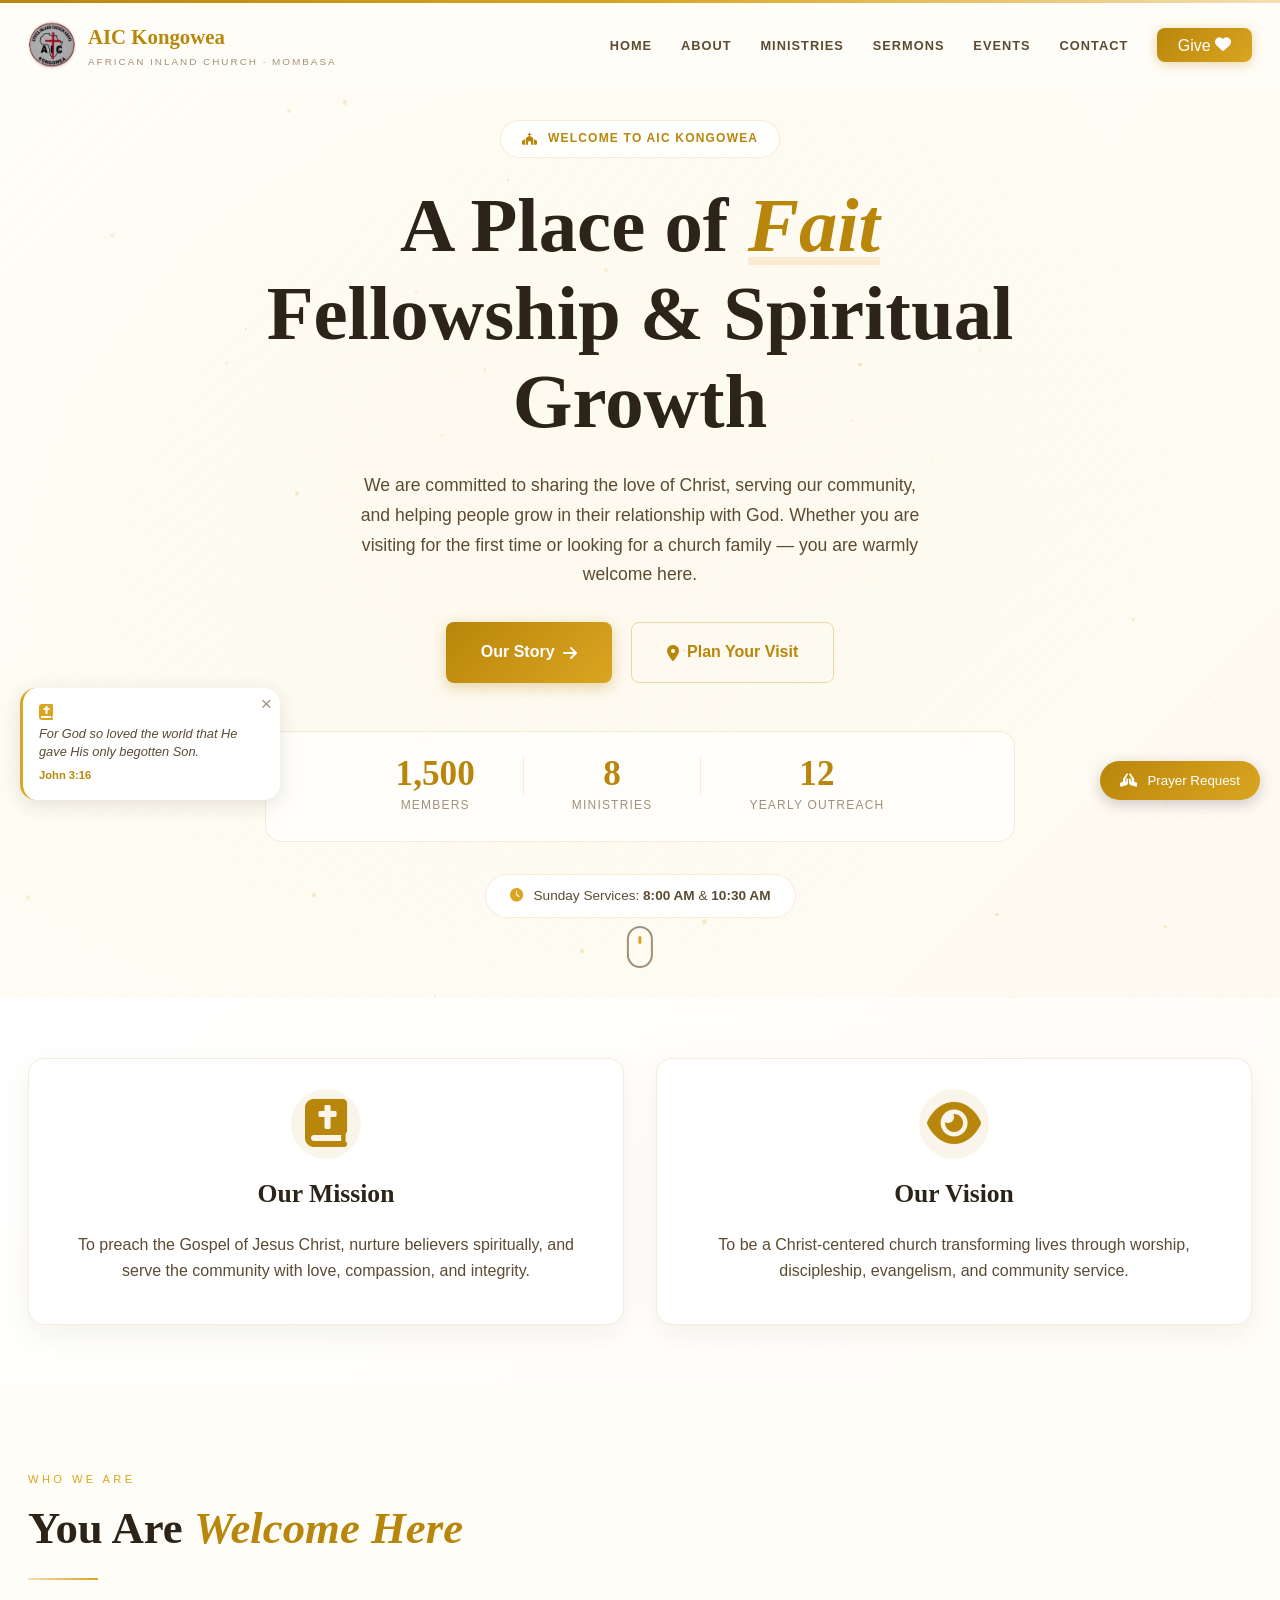
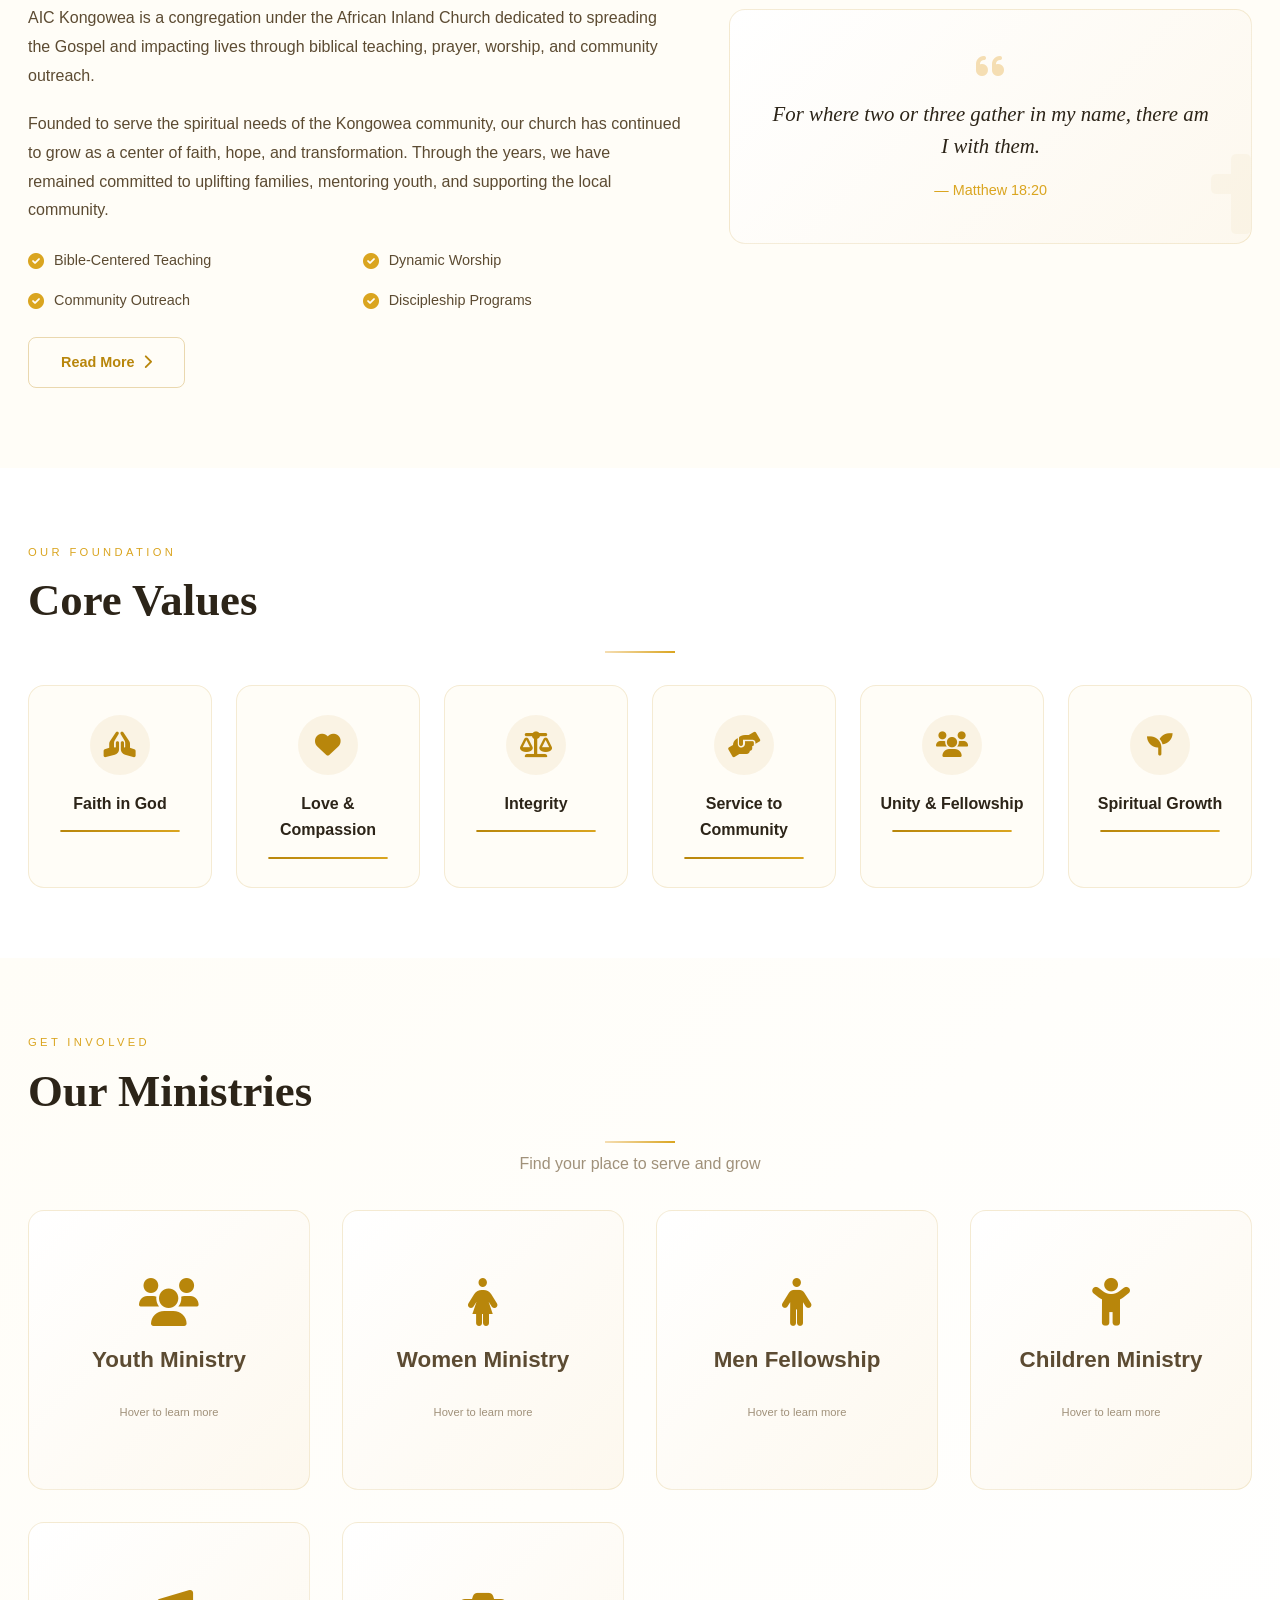
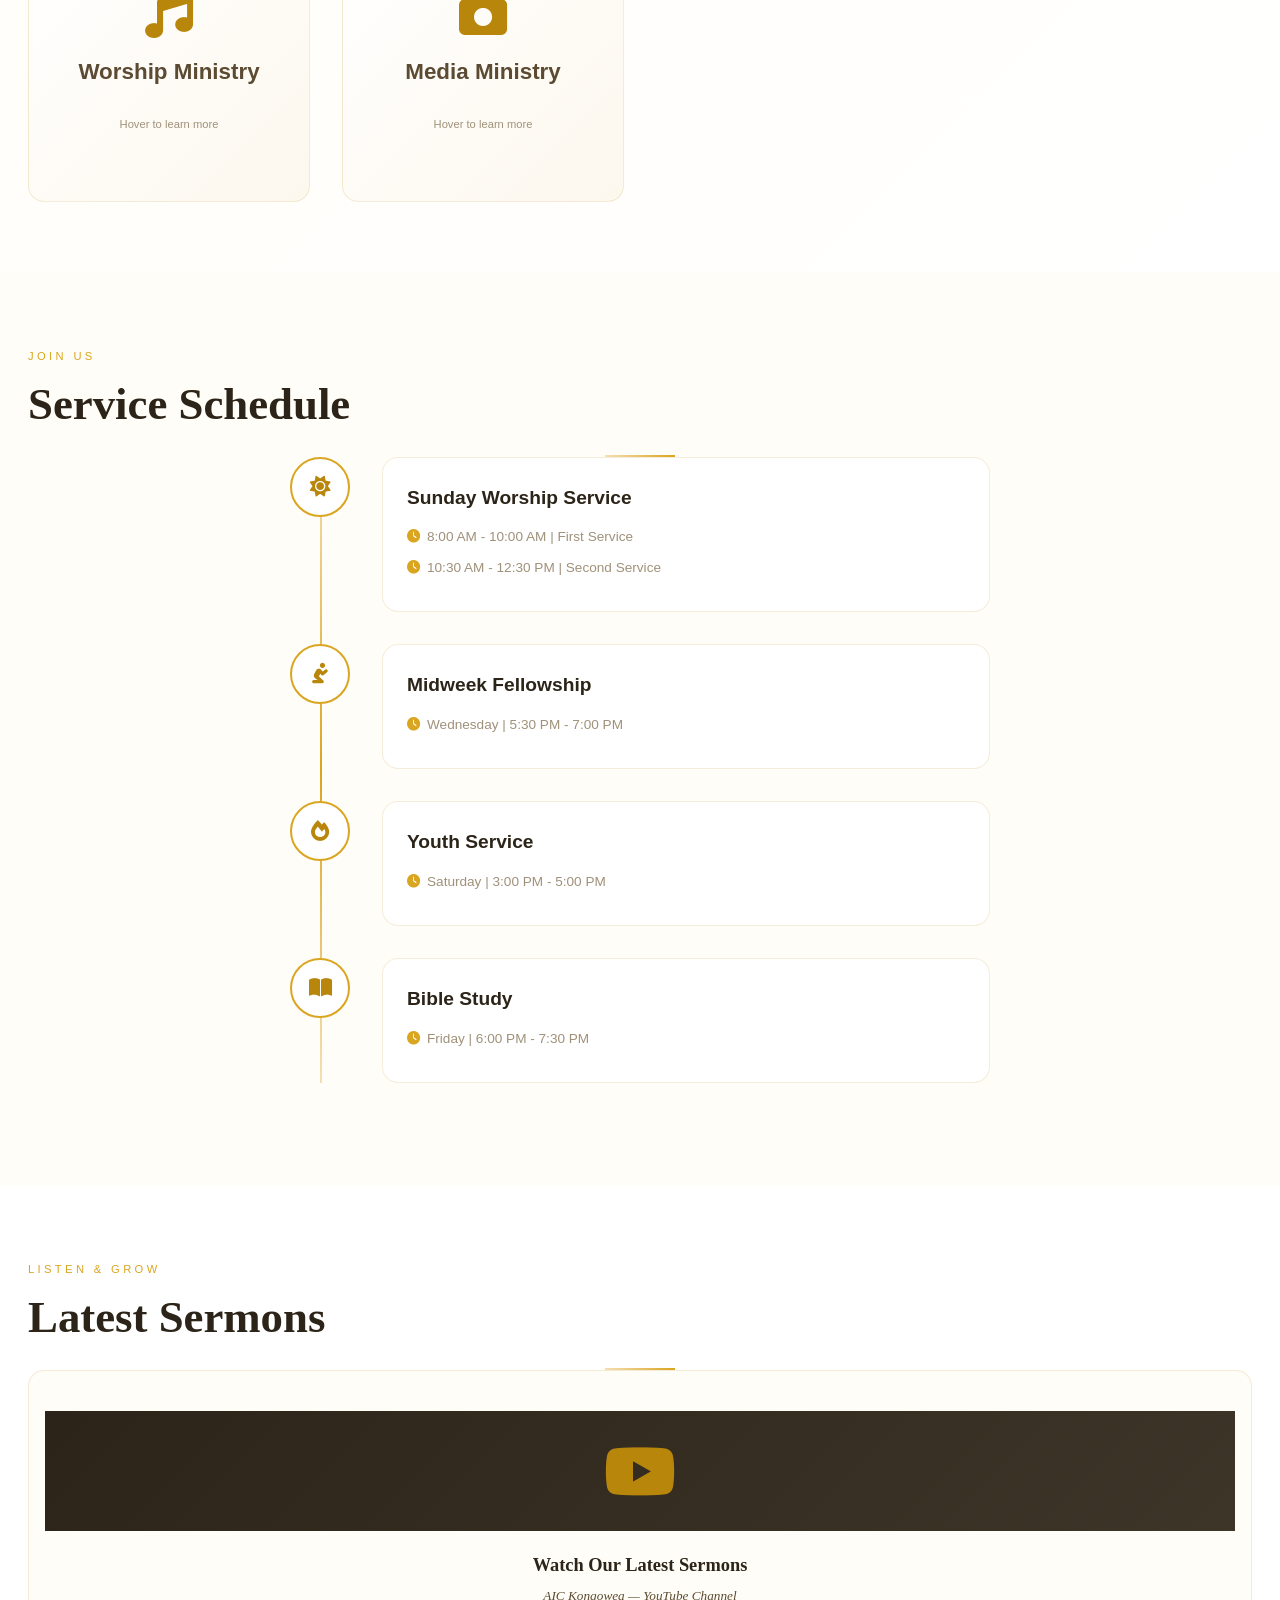
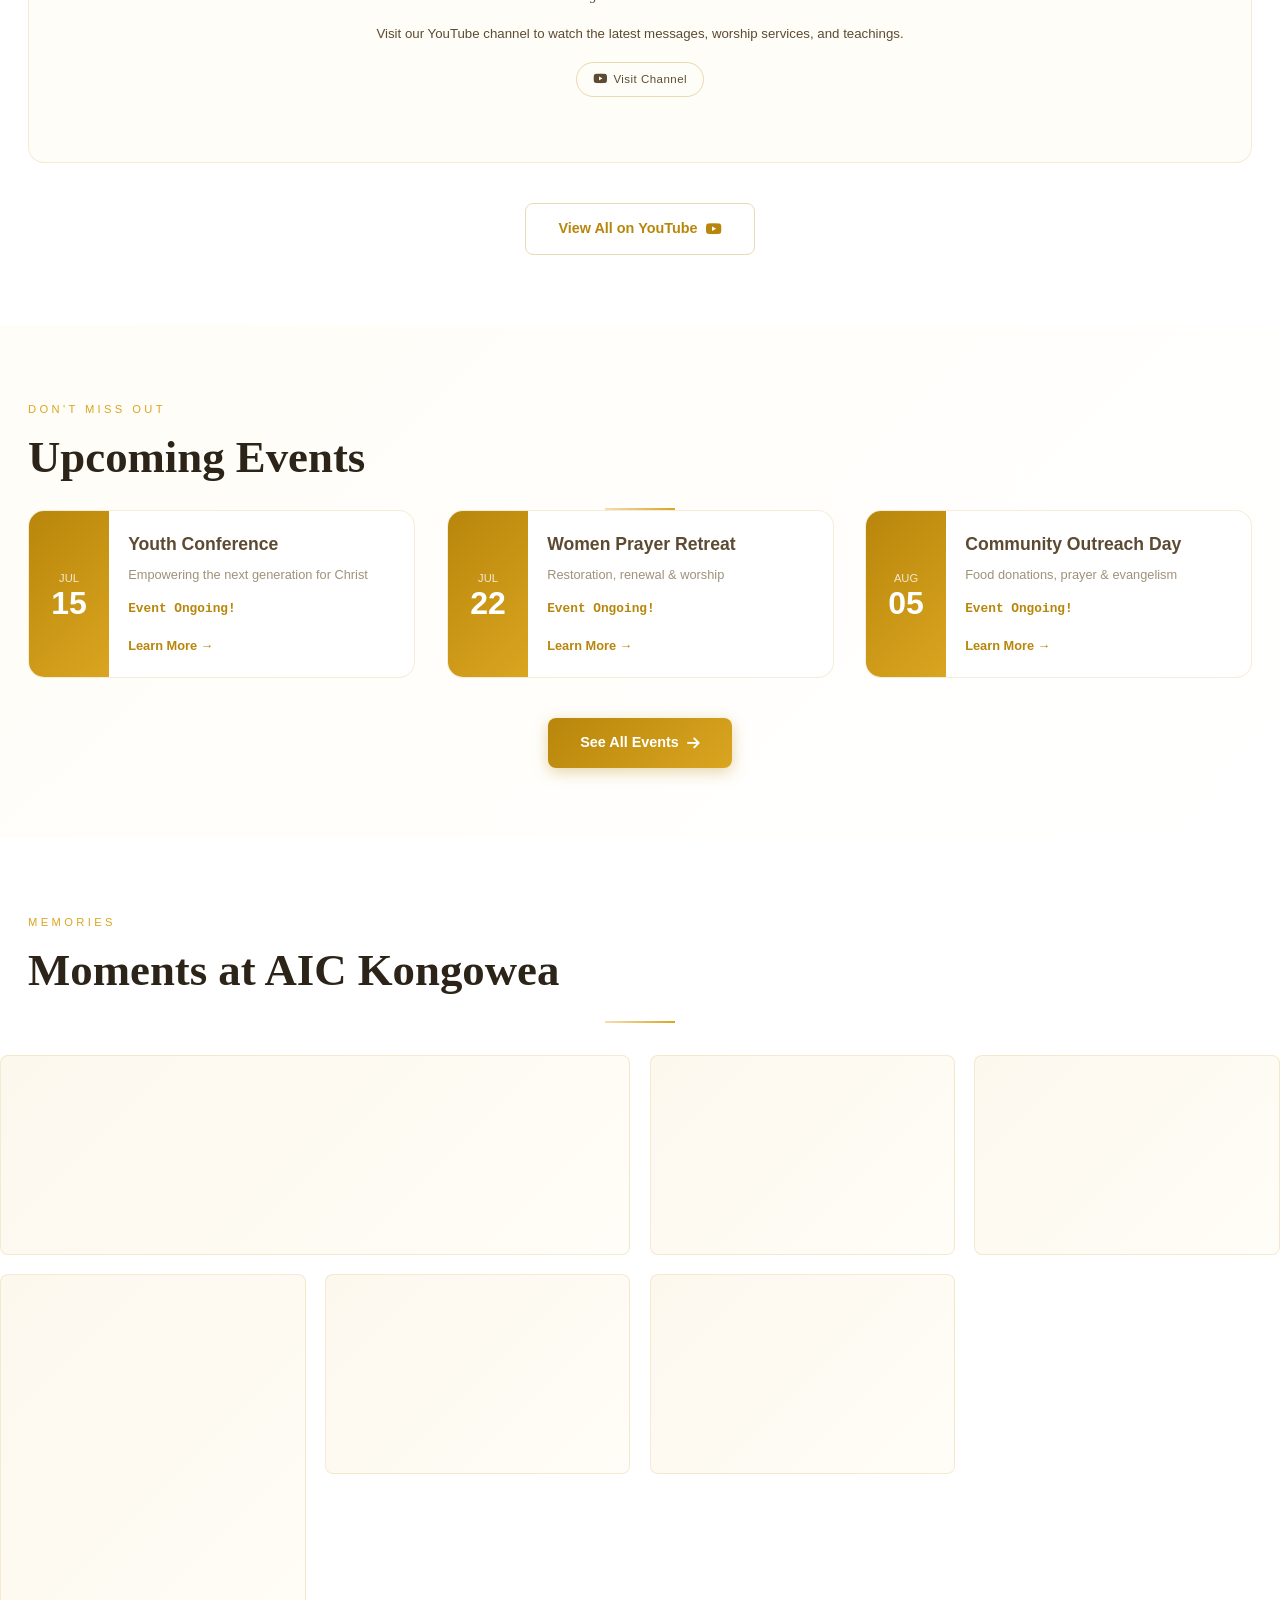
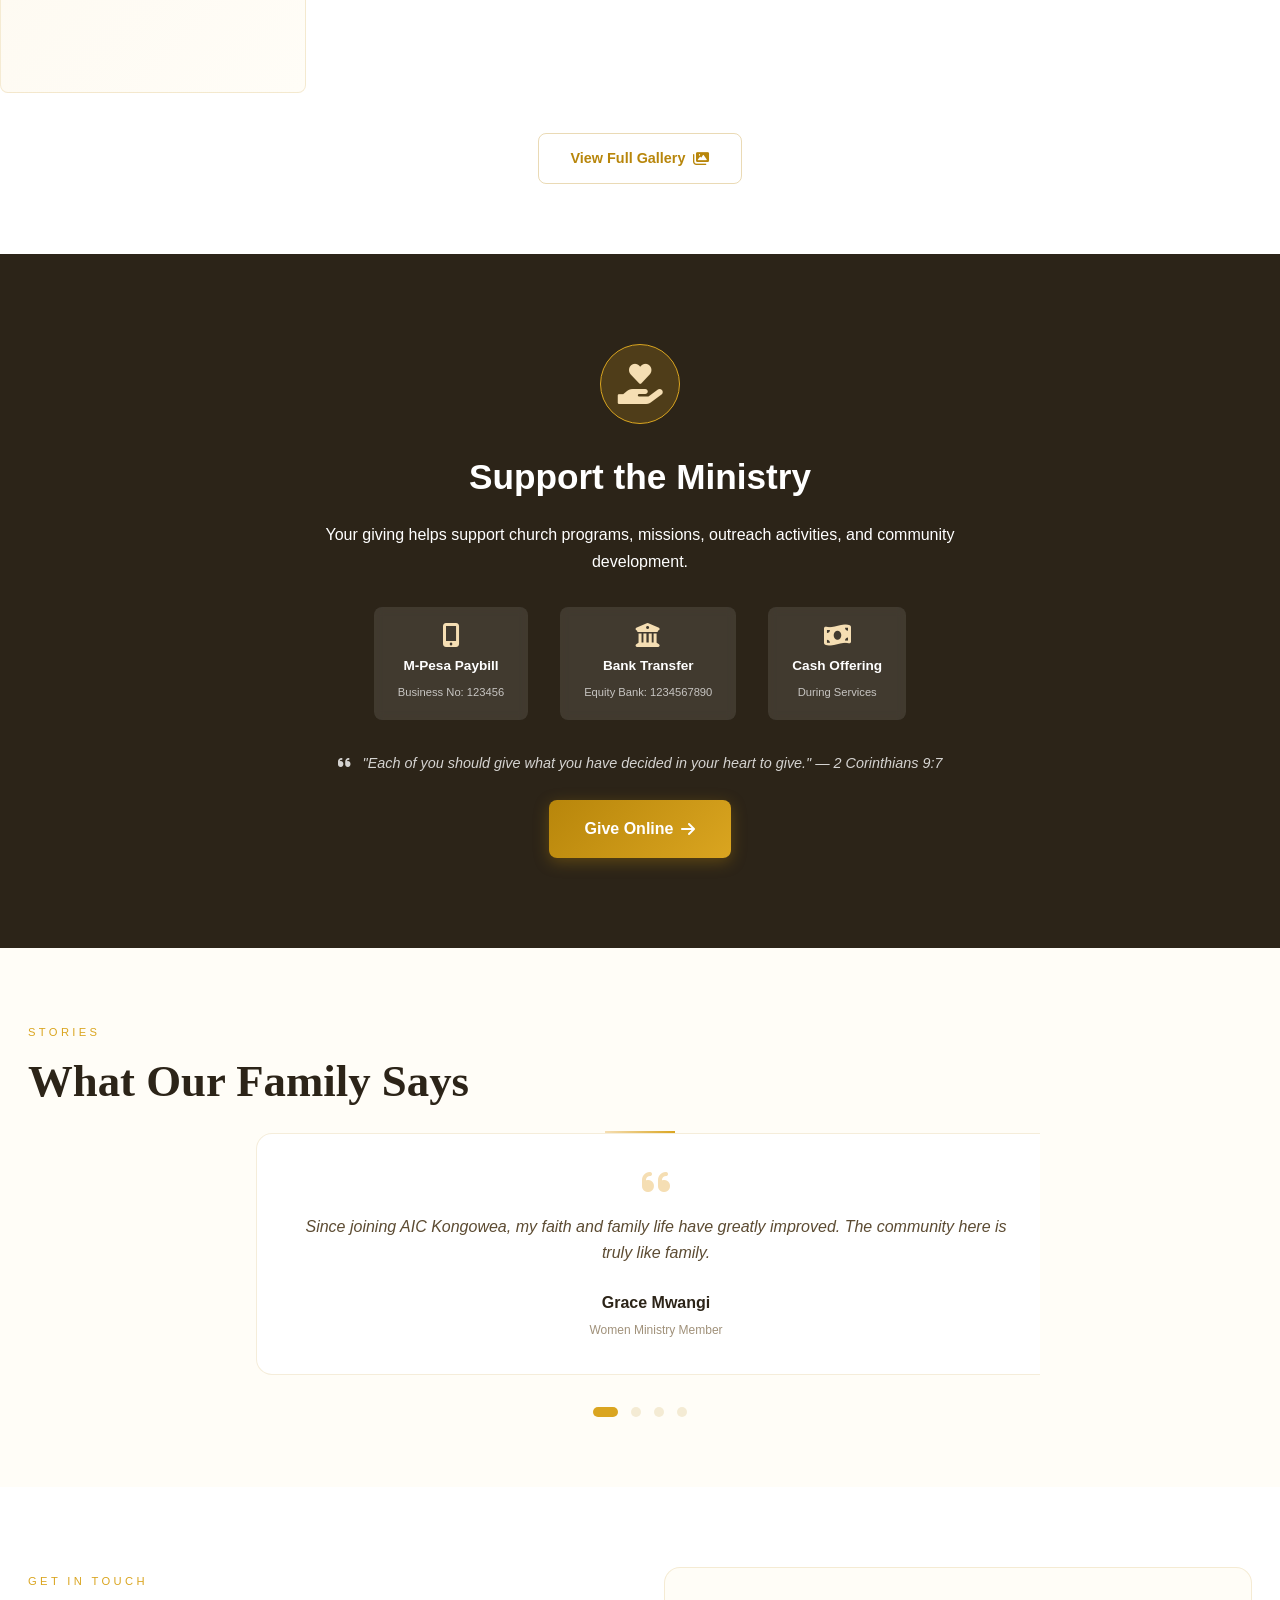
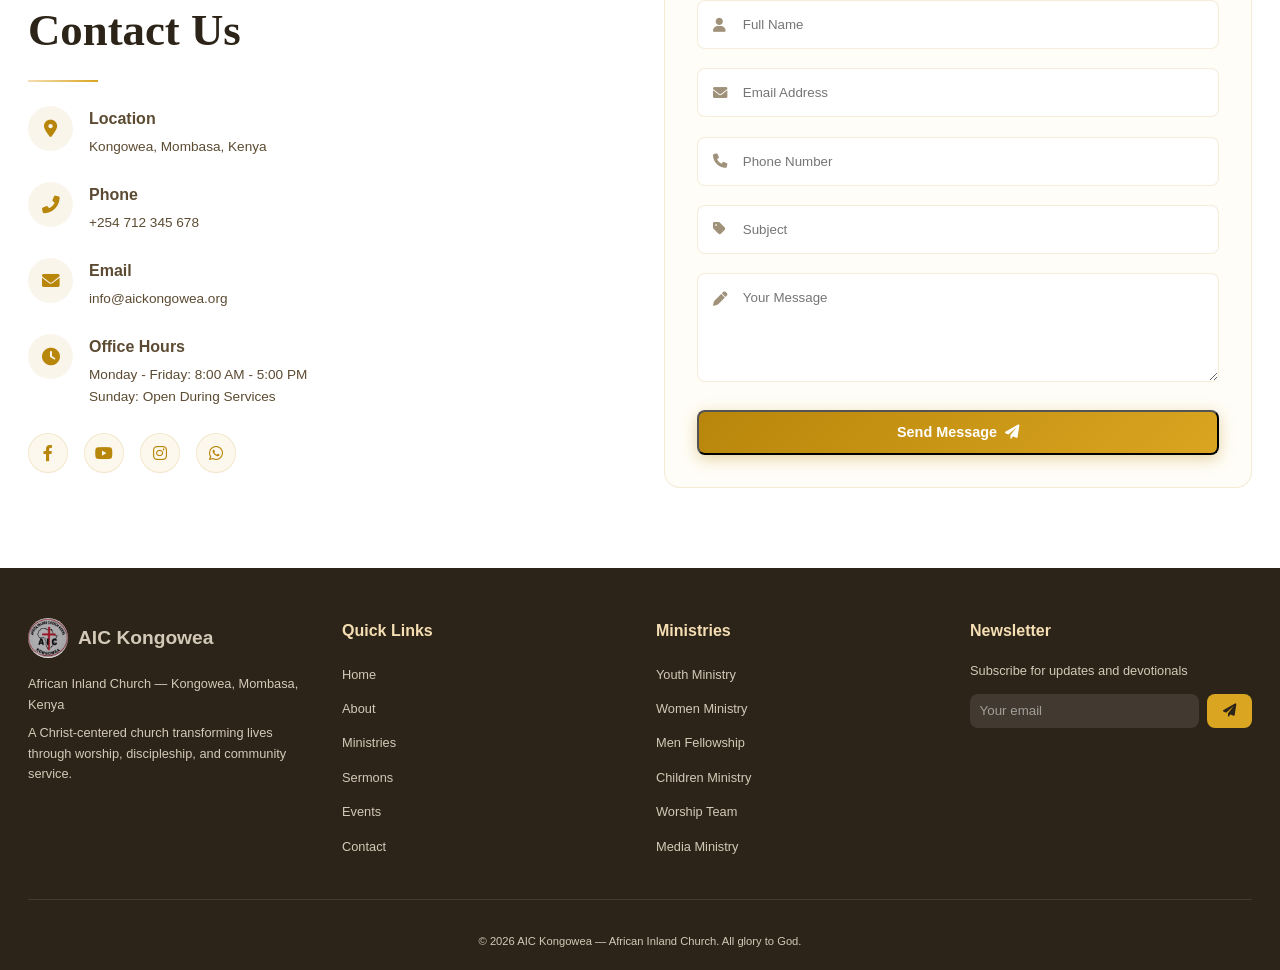
==== commit 5c5750e6: "Add files via upload" ====
--- a/index.html
+++ b/index.html
@@ -23,7 +23,6 @@
   ===================================================== -->
   <div id="aic-preloader" class="aic-preloader">
     <div class="aic-preloader-inner">
-      <!-- Logo Image in Preloader -->
       <div class="aic-preloader-logo">
         <img src="images/logo.jpg" alt="AIC Kongowea Logo" id="aic-preloader-img" 
              onerror="this.style.display='none'; this.nextElementSibling.style.display='flex';">
@@ -44,7 +43,6 @@
     <div class="aic-header-main">
       <div class="aic-container aic-header-flex">
         
-        <!-- Logo / Brand with Image Fallback -->
         <a href="index.html" class="aic-logo" id="aic-logo-main">
           <div class="aic-logo-icon">
             <img src="images/logo.jpg" alt="AIC Kongowea Logo" id="aic-logo-img"
@@ -59,7 +57,6 @@
           </div>
         </a>
 
-        <!-- Desktop Navigation - Links to separate pages -->
         <nav class="aic-nav-desktop" id="aic-nav-primary">
           <ul class="aic-nav-list" id="aic-desktop-nav-list">
             <li class="aic-nav-item"><a href="index.html" class="aic-nav-link aic-nav-link-active">Home</a></li>
@@ -72,7 +69,6 @@
           </ul>
         </nav>
 
-        <!-- Mobile Hamburger with Animation -->
         <button class="aic-mobile-toggle" id="aic-mobile-toggle-btn" aria-label="Menu">
           <span class="aic-hamburger-line aic-hamburger-line-1"></span>
           <span class="aic-hamburger-line aic-hamburger-line-2"></span>
@@ -81,7 +77,6 @@
       </div>
     </div>
 
-    <!-- Mobile Menu Overlay -->
     <div class="aic-mobile-overlay" id="aic-mobile-overlay">
       <div class="aic-mobile-overlay-bg"></div>
       <div class="aic-mobile-menu-container">
@@ -277,65 +272,43 @@
         
         <div class="aic-values-grid">
           <div class="aic-value-card" data-aos="zoom-in" data-aos-delay="0" data-aos-duration="500">
-            <div class="aic-value-icon">
-              <i class="fas fa-praying-hands"></i>
-            </div>
+            <div class="aic-value-icon"><i class="fas fa-praying-hands"></i></div>
             <h3>Faith in God</h3>
-            <div class="aic-value-progress">
-              <div class="aic-progress-bar" style="width: 100%"></div>
-            </div>
+            <div class="aic-value-progress"><div class="aic-progress-bar" style="width: 100%"></div></div>
           </div>
           <div class="aic-value-card" data-aos="zoom-in" data-aos-delay="100" data-aos-duration="500">
-            <div class="aic-value-icon">
-              <i class="fas fa-heart"></i>
-            </div>
+            <div class="aic-value-icon"><i class="fas fa-heart"></i></div>
             <h3>Love & Compassion</h3>
-            <div class="aic-value-progress">
-              <div class="aic-progress-bar" style="width: 100%"></div>
-            </div>
+            <div class="aic-value-progress"><div class="aic-progress-bar" style="width: 100%"></div></div>
           </div>
           <div class="aic-value-card" data-aos="zoom-in" data-aos-delay="200" data-aos-duration="500">
-            <div class="aic-value-icon">
-              <i class="fas fa-balance-scale"></i>
-            </div>
+            <div class="aic-value-icon"><i class="fas fa-balance-scale"></i></div>
             <h3>Integrity</h3>
-            <div class="aic-value-progress">
-              <div class="aic-progress-bar" style="width: 100%"></div>
-            </div>
+            <div class="aic-value-progress"><div class="aic-progress-bar" style="width: 100%"></div></div>
           </div>
           <div class="aic-value-card" data-aos="zoom-in" data-aos-delay="300" data-aos-duration="500">
-            <div class="aic-value-icon">
-              <i class="fas fa-hands-helping"></i>
-            </div>
+            <div class="aic-value-icon"><i class="fas fa-hands-helping"></i></div>
             <h3>Service to Community</h3>
-            <div class="aic-value-progress">
-              <div class="aic-progress-bar" style="width: 100%"></div>
-            </div>
+            <div class="aic-value-progress"><div class="aic-progress-bar" style="width: 100%"></div></div>
           </div>
           <div class="aic-value-card" data-aos="zoom-in" data-aos-delay="400" data-aos-duration="500">
-            <div class="aic-value-icon">
-              <i class="fas fa-users"></i>
-            </div>
+            <div class="aic-value-icon"><i class="fas fa-users"></i></div>
             <h3>Unity & Fellowship</h3>
-            <div class="aic-value-progress">
-              <div class="aic-progress-bar" style="width: 100%"></div>
-            </div>
+            <div class="aic-value-progress"><div class="aic-progress-bar" style="width: 100%"></div></div>
           </div>
           <div class="aic-value-card" data-aos="zoom-in" data-aos-delay="500" data-aos-duration="500">
-            <div class="aic-value-icon">
-              <i class="fas fa-seedling"></i>
-            </div>
+            <div class="aic-value-icon"><i class="fas fa-seedling"></i></div>
             <h3>Spiritual Growth</h3>
-            <div class="aic-value-progress">
-              <div class="aic-progress-bar" style="width: 100%"></div>
-            </div>
-          </div>
-        </div>
-      </div>
-    </section>
-
-    <!-- =====================================================
-         MINISTRIES SECTION WITH FLIP CARDS
+            <div class="aic-value-progress"><div class="aic-progress-bar" style="width: 100%"></div></div>
+          </div>
+        </div>
+      </div>
+    </section>
+
+    <!-- =====================================================
+         MINISTRIES SECTION WITH FLIP CARDS — FIXED
+         Each card now has .aic-ministry-card-inner wrapper
+         so the 3D flip context works correctly.
     ===================================================== -->
     <section id="aic-ministries-section" class="aic-ministries-section">
       <div class="aic-container">
@@ -347,95 +320,109 @@
         </div>
         
         <div class="aic-ministries-grid">
-          <!-- Ministry Card 1 -->
+
+          <!-- Ministry Card 1 — Youth -->
           <div class="aic-ministry-card-flip" data-aos="flip-left" data-aos-delay="0">
-            <div class="aic-ministry-card-front">
-              <i class="fas fa-users"></i>
-              <h3>Youth Ministry</h3>
-              <span class="aic-ministry-hint">Click to learn more</span>
-            </div>
-            <div class="aic-ministry-card-back">
-              <i class="fas fa-fire"></i>
-              <h3>Youth Ministry</h3>
-              <p>Empowering young people spiritually & socially through mentorship, worship, and fellowship activities.</p>
-              <a href="ministries.html#youth" class="aic-ministry-link">Join Us →</a>
-            </div>
-          </div>
-          
-          <!-- Ministry Card 2 -->
+            <div class="aic-ministry-card-inner">
+              <div class="aic-ministry-card-front">
+                <i class="fas fa-users"></i>
+                <h3>Youth Ministry</h3>
+                <span class="aic-ministry-hint">Hover to learn more</span>
+              </div>
+              <div class="aic-ministry-card-back">
+                <i class="fas fa-fire"></i>
+                <h3>Youth Ministry</h3>
+                <p>Empowering young people spiritually & socially through mentorship, worship, and fellowship activities.</p>
+                <a href="ministries.html#youth" class="aic-ministry-link">Join Us →</a>
+              </div>
+            </div>
+          </div>
+
+          <!-- Ministry Card 2 — Women -->
           <div class="aic-ministry-card-flip" data-aos="flip-left" data-aos-delay="100">
-            <div class="aic-ministry-card-front">
-              <i class="fas fa-female"></i>
-              <h3>Women Ministry</h3>
-              <span class="aic-ministry-hint">Click to learn more</span>
-            </div>
-            <div class="aic-ministry-card-back">
-              <i class="fas fa-heart"></i>
-              <h3>Women Ministry</h3>
-              <p>Encouraging women to grow in faith, leadership, and service within the church and community.</p>
-              <a href="ministries.html#women" class="aic-ministry-link">Join Us →</a>
-            </div>
-          </div>
-          
-          <!-- Ministry Card 3 -->
+            <div class="aic-ministry-card-inner">
+              <div class="aic-ministry-card-front">
+                <i class="fas fa-female"></i>
+                <h3>Women Ministry</h3>
+                <span class="aic-ministry-hint">Hover to learn more</span>
+              </div>
+              <div class="aic-ministry-card-back">
+                <i class="fas fa-heart"></i>
+                <h3>Women Ministry</h3>
+                <p>Encouraging women to grow in faith, leadership, and service within the church and community.</p>
+                <a href="ministries.html#women" class="aic-ministry-link">Join Us →</a>
+              </div>
+            </div>
+          </div>
+
+          <!-- Ministry Card 3 — Men -->
           <div class="aic-ministry-card-flip" data-aos="flip-left" data-aos-delay="200">
-            <div class="aic-ministry-card-front">
-              <i class="fas fa-male"></i>
-              <h3>Men Fellowship</h3>
-              <span class="aic-ministry-hint">Click to learn more</span>
-            </div>
-            <div class="aic-ministry-card-back">
-              <i class="fas fa-shield-alt"></i>
-              <h3>Men Fellowship</h3>
-              <p>Building strong Christian men through prayer, leadership, and accountability.</p>
-              <a href="ministries.html#men" class="aic-ministry-link">Join Us →</a>
-            </div>
-          </div>
-          
-          <!-- Ministry Card 4 -->
+            <div class="aic-ministry-card-inner">
+              <div class="aic-ministry-card-front">
+                <i class="fas fa-male"></i>
+                <h3>Men Fellowship</h3>
+                <span class="aic-ministry-hint">Hover to learn more</span>
+              </div>
+              <div class="aic-ministry-card-back">
+                <i class="fas fa-shield-alt"></i>
+                <h3>Men Fellowship</h3>
+                <p>Building strong Christian men through prayer, leadership, and accountability.</p>
+                <a href="ministries.html#men" class="aic-ministry-link">Join Us →</a>
+              </div>
+            </div>
+          </div>
+
+          <!-- Ministry Card 4 — Children -->
           <div class="aic-ministry-card-flip" data-aos="flip-left" data-aos-delay="300">
-            <div class="aic-ministry-card-front">
-              <i class="fas fa-child"></i>
-              <h3>Children Ministry</h3>
-              <span class="aic-ministry-hint">Click to learn more</span>
-            </div>
-            <div class="aic-ministry-card-back">
-              <i class="fas fa-smile"></i>
-              <h3>Children Ministry</h3>
-              <p>Teaching children biblical values and helping them grow in faith from an early age.</p>
-              <a href="ministries.html#children" class="aic-ministry-link">Join Us →</a>
-            </div>
-          </div>
-          
-          <!-- Ministry Card 5 -->
+            <div class="aic-ministry-card-inner">
+              <div class="aic-ministry-card-front">
+                <i class="fas fa-child"></i>
+                <h3>Children Ministry</h3>
+                <span class="aic-ministry-hint">Hover to learn more</span>
+              </div>
+              <div class="aic-ministry-card-back">
+                <i class="fas fa-smile"></i>
+                <h3>Children Ministry</h3>
+                <p>Teaching children biblical values and helping them grow in faith from an early age.</p>
+                <a href="ministries.html#children" class="aic-ministry-link">Join Us →</a>
+              </div>
+            </div>
+          </div>
+
+          <!-- Ministry Card 5 — Worship -->
           <div class="aic-ministry-card-flip" data-aos="flip-left" data-aos-delay="400">
-            <div class="aic-ministry-card-front">
-              <i class="fas fa-music"></i>
-              <h3>Worship Ministry</h3>
-              <span class="aic-ministry-hint">Click to learn more</span>
-            </div>
-            <div class="aic-ministry-card-back">
-              <i class="fas fa-dove"></i>
-              <h3>Worship Ministry</h3>
-              <p>Leading the congregation into God's presence through praise and worship.</p>
-              <a href="ministries.html#worship" class="aic-ministry-link">Join Us →</a>
-            </div>
-          </div>
-          
-          <!-- Ministry Card 6 -->
+            <div class="aic-ministry-card-inner">
+              <div class="aic-ministry-card-front">
+                <i class="fas fa-music"></i>
+                <h3>Worship Ministry</h3>
+                <span class="aic-ministry-hint">Hover to learn more</span>
+              </div>
+              <div class="aic-ministry-card-back">
+                <i class="fas fa-dove"></i>
+                <h3>Worship Ministry</h3>
+                <p>Leading the congregation into God's presence through praise and worship.</p>
+                <a href="ministries.html#worship" class="aic-ministry-link">Join Us →</a>
+              </div>
+            </div>
+          </div>
+
+          <!-- Ministry Card 6 — Media -->
           <div class="aic-ministry-card-flip" data-aos="flip-left" data-aos-delay="500">
-            <div class="aic-ministry-card-front">
-              <i class="fas fa-camera"></i>
-              <h3>Media Ministry</h3>
-              <span class="aic-ministry-hint">Click to learn more</span>
-            </div>
-            <div class="aic-ministry-card-back">
-              <i class="fas fa-broadcast-tower"></i>
-              <h3>Media Ministry</h3>
-              <p>Sharing the gospel through technology, social media, and creative arts.</p>
-              <a href="ministries.html#media" class="aic-ministry-link">Join Us →</a>
-            </div>
-          </div>
+            <div class="aic-ministry-card-inner">
+              <div class="aic-ministry-card-front">
+                <i class="fas fa-camera"></i>
+                <h3>Media Ministry</h3>
+                <span class="aic-ministry-hint">Hover to learn more</span>
+              </div>
+              <div class="aic-ministry-card-back">
+                <i class="fas fa-broadcast-tower"></i>
+                <h3>Media Ministry</h3>
+                <p>Sharing the gospel through technology, social media, and creative arts.</p>
+                <a href="ministries.html#media" class="aic-ministry-link">Join Us →</a>
+              </div>
+            </div>
+          </div>
+
         </div>
       </div>
     </section>
@@ -453,133 +440,90 @@
         
         <div class="aic-timeline" data-aos="fade-up">
           <div class="aic-timeline-item">
-            <div class="aic-timeline-marker">
-              <i class="fas fa-sun"></i>
-            </div>
+            <div class="aic-timeline-marker"><i class="fas fa-sun"></i></div>
             <div class="aic-timeline-content">
               <h3>Sunday Worship Service</h3>
-              <div class="aic-timeline-time">
-                <i class="fas fa-clock"></i>
-                <span>8:00 AM - 10:00 AM | First Service</span>
-              </div>
-              <div class="aic-timeline-time">
-                <i class="fas fa-clock"></i>
-                <span>10:30 AM - 12:30 PM | Second Service</span>
-              </div>
-            </div>
-          </div>
-          
+              <div class="aic-timeline-time"><i class="fas fa-clock"></i><span>8:00 AM - 10:00 AM | First Service</span></div>
+              <div class="aic-timeline-time"><i class="fas fa-clock"></i><span>10:30 AM - 12:30 PM | Second Service</span></div>
+            </div>
+          </div>
           <div class="aic-timeline-item">
-            <div class="aic-timeline-marker">
-              <i class="fas fa-pray"></i>
-            </div>
+            <div class="aic-timeline-marker"><i class="fas fa-pray"></i></div>
             <div class="aic-timeline-content">
               <h3>Midweek Fellowship</h3>
-              <div class="aic-timeline-time">
-                <i class="fas fa-clock"></i>
-                <span>Wednesday | 5:30 PM - 7:00 PM</span>
-              </div>
-            </div>
-          </div>
-          
+              <div class="aic-timeline-time"><i class="fas fa-clock"></i><span>Wednesday | 5:30 PM - 7:00 PM</span></div>
+            </div>
+          </div>
           <div class="aic-timeline-item">
-            <div class="aic-timeline-marker">
-              <i class="fas fa-fire"></i>
-            </div>
+            <div class="aic-timeline-marker"><i class="fas fa-fire"></i></div>
             <div class="aic-timeline-content">
               <h3>Youth Service</h3>
-              <div class="aic-timeline-time">
-                <i class="fas fa-clock"></i>
-                <span>Saturday | 3:00 PM - 5:00 PM</span>
-              </div>
-            </div>
-          </div>
-          
+              <div class="aic-timeline-time"><i class="fas fa-clock"></i><span>Saturday | 3:00 PM - 5:00 PM</span></div>
+            </div>
+          </div>
           <div class="aic-timeline-item">
-            <div class="aic-timeline-marker">
-              <i class="fas fa-book-open"></i>
-            </div>
+            <div class="aic-timeline-marker"><i class="fas fa-book-open"></i></div>
             <div class="aic-timeline-content">
               <h3>Bible Study</h3>
-              <div class="aic-timeline-time">
-                <i class="fas fa-clock"></i>
-                <span>Friday | 6:00 PM - 7:30 PM</span>
-              </div>
-            </div>
-          </div>
-        </div>
-      </div>
-    </section>
-
-    <!-- =====================================================
-         SERMONS SECTION
-    ===================================================== -->
-    <section id="aic-sermons-section" class="aic-sermons-section">
-      <div class="aic-container">
-        <div class="aic-section-header" data-aos="fade-up">
-          <span class="aic-section-tag">Listen & Grow</span>
-          <h2 class="aic-section-title">Latest Sermons</h2>
-          <div class="aic-section-divider"></div>
-        </div>
-        
-        <div class="aic-sermons-grid">
-          <div class="aic-sermon-card-modern" data-aos="fade-up" data-aos-delay="0">
-            <div class="aic-sermon-media">
-              <i class="fas fa-play-circle"></i>
-              <span class="aic-sermon-duration">32:15</span>
-            </div>
-            <div class="aic-sermon-details">
-              <h3>Walking by Faith</h3>
-              <p class="aic-sermon-scripture">Hebrews 11:1</p>
-              <p>A message encouraging believers to trust God even in uncertain times.</p>
-              <div class="aic-sermon-actions">
-                <button class="aic-sermon-btn"><i class="fas fa-video"></i> Watch</button>
-                <button class="aic-sermon-btn"><i class="fas fa-headphones"></i> Listen</button>
-                <button class="aic-sermon-btn"><i class="fas fa-download"></i> Notes</button>
-              </div>
-            </div>
-          </div>
-          
-          <div class="aic-sermon-card-modern" data-aos="fade-up" data-aos-delay="150">
-            <div class="aic-sermon-media">
-              <i class="fas fa-play-circle"></i>
-              <span class="aic-sermon-duration">28:42</span>
-            </div>
-            <div class="aic-sermon-details">
-              <h3>The Power of Prayer</h3>
-              <p class="aic-sermon-scripture">Luke 18:1</p>
-              <p>Persistence in prayer and its power in daily life.</p>
-              <div class="aic-sermon-actions">
-                <button class="aic-sermon-btn"><i class="fas fa-video"></i> Watch</button>
-                <button class="aic-sermon-btn"><i class="fas fa-headphones"></i> Listen</button>
-                <button class="aic-sermon-btn"><i class="fas fa-download"></i> Notes</button>
-              </div>
-            </div>
-          </div>
-          
-          <div class="aic-sermon-card-modern" data-aos="fade-up" data-aos-delay="300">
-            <div class="aic-sermon-media">
-              <i class="fas fa-play-circle"></i>
-              <span class="aic-sermon-duration">41:03</span>
-            </div>
-            <div class="aic-sermon-details">
-              <h3>Love in Action</h3>
-              <p class="aic-sermon-scripture">1 John 3:18</p>
-              <p>Living out genuine love beyond words.</p>
-              <div class="aic-sermon-actions">
-                <button class="aic-sermon-btn"><i class="fas fa-video"></i> Watch</button>
-                <button class="aic-sermon-btn"><i class="fas fa-headphones"></i> Listen</button>
-                <button class="aic-sermon-btn"><i class="fas fa-download"></i> Notes</button>
-              </div>
-            </div>
-          </div>
-        </div>
-        
-        <div class="aic-sermons-footer" data-aos="fade-up">
-          <a href="sermons.html" class="aic-btn-outline">View All Sermons <i class="fas fa-arrow-right"></i></a>
-        </div>
-      </div>
-    </section>
+              <div class="aic-timeline-time"><i class="fas fa-clock"></i><span>Friday | 6:00 PM - 7:30 PM</span></div>
+            </div>
+          </div>
+        </div>
+      </div>
+    </section>
+
+<!-- =====================================================
+     SERMONS SECTION — Live from YouTube
+     Fetches the 3 latest videos from @aickongowea001
+     via YouTube RSS feed (no API key needed)
+===================================================== -->
+<section id="aic-sermons-section" class="aic-sermons-section">
+  <div class="aic-container">
+    <div class="aic-section-header" data-aos="fade-up">
+      <span class="aic-section-tag">Listen & Grow</span>
+      <h2 class="aic-section-title">Latest Sermons</h2>
+      <div class="aic-section-divider"></div>
+    </div>
+
+    <!-- Cards injected by JS -->
+    <div class="aic-sermons-grid" id="aic-sermons-grid">
+
+      <!-- Loading skeletons shown while fetching -->
+      <div class="aic-sermon-card-modern aic-sermon-skeleton">
+        <div class="aic-sermon-media aic-skeleton-block"></div>
+        <div class="aic-sermon-details">
+          <div class="aic-skeleton-line aic-skeleton-title"></div>
+          <div class="aic-skeleton-line aic-skeleton-sub"></div>
+          <div class="aic-skeleton-line aic-skeleton-body"></div>
+        </div>
+      </div>
+      <div class="aic-sermon-card-modern aic-sermon-skeleton">
+        <div class="aic-sermon-media aic-skeleton-block"></div>
+        <div class="aic-sermon-details">
+          <div class="aic-skeleton-line aic-skeleton-title"></div>
+          <div class="aic-skeleton-line aic-skeleton-sub"></div>
+          <div class="aic-skeleton-line aic-skeleton-body"></div>
+        </div>
+      </div>
+      <div class="aic-sermon-card-modern aic-sermon-skeleton">
+        <div class="aic-sermon-media aic-skeleton-block"></div>
+        <div class="aic-sermon-details">
+          <div class="aic-skeleton-line aic-skeleton-title"></div>
+          <div class="aic-skeleton-line aic-skeleton-sub"></div>
+          <div class="aic-skeleton-line aic-skeleton-body"></div>
+        </div>
+      </div>
+
+    </div>
+
+    <div class="aic-sermons-footer" data-aos="fade-up">
+      <a href="https://www.youtube.com/@aickongowea001" target="_blank"
+         rel="noopener noreferrer" class="aic-btn-outline">
+        View All on YouTube <i class="fab fa-youtube"></i>
+      </a>
+    </div>
+  </div>
+</section>
 
     <!-- =====================================================
          EVENTS SECTION WITH COUNTDOWN
@@ -601,7 +545,7 @@
             <div class="aic-event-info">
               <h3>Youth Conference</h3>
               <p>Empowering the next generation for Christ</p>
-              <div class="aic-event-countdown" data-event-date="2025-07-15T00:00:00">
+              <div class="aic-event-countdown" data-event-date="2026-07-15T00:00:00">
                 <span class="aic-countdown-days">00</span>d
                 <span class="aic-countdown-hours">00</span>h
                 <span class="aic-countdown-minutes">00</span>m
@@ -609,7 +553,6 @@
               <a href="events.html" class="aic-event-link">Learn More →</a>
             </div>
           </div>
-          
           <div class="aic-event-card-modern" data-aos="flip-up" data-aos-delay="150">
             <div class="aic-event-date-box">
               <span class="aic-event-month">JUL</span>
@@ -618,7 +561,7 @@
             <div class="aic-event-info">
               <h3>Women Prayer Retreat</h3>
               <p>Restoration, renewal & worship</p>
-              <div class="aic-event-countdown" data-event-date="2025-07-22T00:00:00">
+              <div class="aic-event-countdown" data-event-date="2026-07-22T00:00:00">
                 <span class="aic-countdown-days">00</span>d
                 <span class="aic-countdown-hours">00</span>h
                 <span class="aic-countdown-minutes">00</span>m
@@ -626,7 +569,6 @@
               <a href="events.html" class="aic-event-link">Learn More →</a>
             </div>
           </div>
-          
           <div class="aic-event-card-modern" data-aos="flip-up" data-aos-delay="300">
             <div class="aic-event-date-box">
               <span class="aic-event-month">AUG</span>
@@ -635,7 +577,7 @@
             <div class="aic-event-info">
               <h3>Community Outreach Day</h3>
               <p>Food donations, prayer & evangelism</p>
-              <div class="aic-event-countdown" data-event-date="2025-08-05T00:00:00">
+              <div class="aic-event-countdown" data-event-date="2026-08-05T00:00:00">
                 <span class="aic-countdown-days">00</span>d
                 <span class="aic-countdown-hours">00</span>h
                 <span class="aic-countdown-minutes">00</span>m
@@ -665,40 +607,22 @@
       
       <div class="aic-masonry-grid" data-aos="fade-up">
         <div class="aic-masonry-item aic-masonry-item-large">
-          <div class="aic-masonry-overlay">
-            <i class="fas fa-church"></i>
-            <span>Worship Service</span>
-          </div>
+          <div class="aic-masonry-overlay"><i class="fas fa-church"></i><span>Worship Service</span></div>
         </div>
         <div class="aic-masonry-item">
-          <div class="aic-masonry-overlay">
-            <i class="fas fa-hands-helping"></i>
-            <span>Community Outreach</span>
-          </div>
+          <div class="aic-masonry-overlay"><i class="fas fa-hands-helping"></i><span>Community Outreach</span></div>
         </div>
         <div class="aic-masonry-item">
-          <div class="aic-masonry-overlay">
-            <i class="fas fa-water"></i>
-            <span>Baptism Ceremony</span>
-          </div>
+          <div class="aic-masonry-overlay"><i class="fas fa-water"></i><span>Baptism Ceremony</span></div>
         </div>
         <div class="aic-masonry-item aic-masonry-item-tall">
-          <div class="aic-masonry-overlay">
-            <i class="fas fa-music"></i>
-            <span>Choir Performance</span>
-          </div>
+          <div class="aic-masonry-overlay"><i class="fas fa-music"></i><span>Choir Performance</span></div>
         </div>
         <div class="aic-masonry-item">
-          <div class="aic-masonry-overlay">
-            <i class="fas fa-users"></i>
-            <span>Youth Fellowship</span>
-          </div>
+          <div class="aic-masonry-overlay"><i class="fas fa-users"></i><span>Youth Fellowship</span></div>
         </div>
         <div class="aic-masonry-item">
-          <div class="aic-masonry-overlay">
-            <i class="fas fa-child"></i>
-            <span>Sunday School</span>
-          </div>
+          <div class="aic-masonry-overlay"><i class="fas fa-child"></i><span>Sunday School</span></div>
         </div>
       </div>
       
@@ -817,24 +741,15 @@
             <div class="aic-contact-details">
               <div class="aic-contact-item">
                 <i class="fas fa-map-marker-alt"></i>
-                <div>
-                  <h4>Location</h4>
-                  <p>Kongowea, Mombasa, Kenya</p>
-                </div>
+                <div><h4>Location</h4><p>Kongowea, Mombasa, Kenya</p></div>
               </div>
               <div class="aic-contact-item">
                 <i class="fas fa-phone-alt"></i>
-                <div>
-                  <h4>Phone</h4>
-                  <p>+254 712 345 678</p>
-                </div>
+                <div><h4>Phone</h4><p>+254 712 345 678</p></div>
               </div>
               <div class="aic-contact-item">
                 <i class="fas fa-envelope"></i>
-                <div>
-                  <h4>Email</h4>
-                  <p>info@aickongowea.org</p>
-                </div>
+                <div><h4>Email</h4><p>info@aickongowea.org</p></div>
               </div>
               <div class="aic-contact-item">
                 <i class="fas fa-clock"></i>
@@ -883,9 +798,7 @@
       </div>
     </section>
 
-    <!-- =====================================================
-         BIBLE VERSE OF THE DAY (Floating Widget)
-    ===================================================== -->
+    <!-- Bible Verse Widget -->
     <div class="aic-bible-verse-widget" id="aic-bible-verse">
       <div class="aic-verse-content">
         <i class="fas fa-bible"></i>
@@ -895,9 +808,7 @@
       <button class="aic-verse-close" id="aic-verse-close">×</button>
     </div>
 
-    <!-- =====================================================
-         PRAYER REQUEST FLOATING BUTTON
-    ===================================================== -->
+    <!-- Prayer Request Button & Modal -->
     <button class="aic-prayer-button" id="aic-prayer-button">
       <i class="fas fa-praying-hands"></i>
       <span>Prayer Request</span>
@@ -916,9 +827,7 @@
       </div>
     </div>
 
-    <!-- =====================================================
-         BACK TO TOP BUTTON
-    ===================================================== -->
+    <!-- Back to Top -->
     <button class="aic-back-to-top" id="aic-back-to-top">
       <i class="fas fa-arrow-up"></i>
     </button>
@@ -933,7 +842,6 @@
       <div class="aic-footer-grid">
         <div class="aic-footer-col">
           <div class="aic-footer-logo">
-            <!-- Logo Image with Fallback -->
             <img src="images/logo.jpg" alt="AIC Kongowea Logo" id="aic-footer-logo-img"
                  onerror="this.style.display='none'; this.nextElementSibling.style.display='flex';">
             <div class="aic-footer-logo-fallback" style="display: none;">
@@ -976,12 +884,11 @@
         </div>
       </div>
       <div class="aic-footer-bottom">
-        <p>&copy; 2025 AIC Kongowea — African Inland Church. All glory to God.</p>
+        <p>&copy; 2026 AIC Kongowea — African Inland Church. All glory to God.</p>
       </div>
     </div>
   </footer>
 
-  <!-- Scripts -->
   <script src="https://unpkg.com/aos@2.3.1/dist/aos.js"></script>
   <script src="script.js"></script>
 </body>
--- a/style.css
+++ b/style.css
@@ -0,0 +1,3702 @@
+/* =====================================================
+   AIC KONGOWEA - COMPLETE STYLESHEET
+   Animated | Dynamic | Complex Architecture
+===================================================== */
+
+/* ===== CSS VARIABLES ===== */
+:root {
+  --aic-gold-dark: #B8860B;
+  --aic-gold-medium: #DAA520;
+  --aic-gold-light: #F5DEB3;
+  --aic-gold-wash: rgba(184, 134, 11, 0.08);
+  --aic-gold-glow: rgba(218, 165, 32, 0.2);
+  
+  --aic-parchment: #FFFDF7;
+  --aic-parchment-dark: #FDF8EE;
+  --aic-white: #FFFFFF;
+  --aic-black: #1A1510;
+  
+  --aic-text-dark: #2C2418;
+  --aic-text-body: #5C4B32;
+  --aic-text-muted: #A0917A;
+  
+  --aic-border: rgba(184, 134, 11, 0.15);
+  --aic-border-strong: rgba(184, 134, 11, 0.3);
+  --aic-shadow: rgba(44, 36, 24, 0.06);
+  --aic-shadow-strong: rgba(44, 36, 24, 0.12);
+  --aic-shadow-glow: 0 0 30px rgba(218, 165, 32, 0.3);
+  
+  --aic-font-serif: 'Cormorant Garamond', Georgia, serif;
+  --aic-font-sans: 'DM Sans', sans-serif;
+  
+  --aic-container-width: 1280px;
+  --aic-header-height: 85px;
+  --aic-border-radius: 16px;
+  --aic-border-radius-sm: 8px;
+  --aic-border-radius-full: 50px;
+  
+  --aic-transition-default: 0.3s cubic-bezier(0.4, 0, 0.2, 1);
+  --aic-transition-slow: 0.5s cubic-bezier(0.4, 0, 0.2, 1);
+  --aic-transition-bounce: 0.5s cubic-bezier(0.68, -0.55, 0.265, 1.55);
+}
+
+* {
+  margin: 0;
+  padding: 0;
+  box-sizing: border-box;
+}
+
+html {
+  scroll-behavior: smooth;
+  overflow-x: hidden;
+}
+
+body {
+  font-family: var(--aic-font-sans);
+  background-color: var(--aic-parchment);
+  color: var(--aic-text-body);
+  line-height: 1.65;
+  overflow-x: hidden;
+  cursor: default;
+}
+
+.aic-container {
+  max-width: var(--aic-container-width);
+  margin: 0 auto;
+  padding: 0 28px;
+  position: relative;
+  z-index: 2;
+}
+
+/* =====================================================
+   PRELOADER
+===================================================== */
+.aic-preloader {
+  position: fixed;
+  top: 0;
+  left: 0;
+  width: 100%;
+  height: 100%;
+  background: var(--aic-parchment);
+  z-index: 9999;
+  display: flex;
+  align-items: center;
+  justify-content: center;
+  transition: opacity 0.5s, visibility 0.5s;
+}
+
+.aic-preloader.fade-out {
+  opacity: 0;
+  visibility: hidden;
+}
+
+.aic-preloader-inner {
+  text-align: center;
+  animation: aic-pulse 1.5s ease-in-out infinite;
+}
+
+.aic-preloader-cross {
+  font-size: 3rem;
+  color: var(--aic-gold-dark);
+  animation: aic-spin 2s linear infinite;
+}
+
+.aic-preloader-text {
+  font-family: var(--aic-font-serif);
+  font-size: 1.2rem;
+  letter-spacing: 0.2em;
+  margin-top: 1rem;
+  color: var(--aic-text-dark);
+}
+
+.aic-preloader-spinner {
+  width: 40px;
+  height: 40px;
+  border: 2px solid var(--aic-border);
+  border-top-color: var(--aic-gold-medium);
+  border-radius: 50%;
+  margin: 1rem auto 0;
+  animation: aic-rotate 1s linear infinite;
+}
+
+@keyframes aic-pulse {
+  0%, 100% { opacity: 1; transform: scale(1); }
+  50% { opacity: 0.7; transform: scale(0.98); }
+}
+
+@keyframes aic-spin {
+  0% { transform: rotate(0deg); }
+  100% { transform: rotate(360deg); }
+}
+
+@keyframes aic-rotate {
+  100% { transform: rotate(360deg); }
+}
+
+/* =====================================================
+   CURSOR TRAILER
+===================================================== */
+.aic-cursor-trailer {
+  position: fixed;
+  width: 40px;
+  height: 40px;
+  border: 2px solid var(--aic-gold-medium);
+  border-radius: 50%;
+  pointer-events: none;
+  z-index: 9998;
+  transition: transform 0.1s, width 0.2s, height 0.2s;
+  transform: translate(-50%, -50%);
+  opacity: 0;
+}
+
+.aic-cursor-dot {
+  position: fixed;
+  width: 6px;
+  height: 6px;
+  background: var(--aic-gold-dark);
+  border-radius: 50%;
+  pointer-events: none;
+  z-index: 9999;
+  transition: transform 0.05s;
+  transform: translate(-50%, -50%);
+  opacity: 0;
+}
+
+body:hover .aic-cursor-trailer,
+body:hover .aic-cursor-dot {
+  opacity: 0.6;
+}
+
+/* =====================================================
+   HEADER & NAVIGATION
+===================================================== */
+.aic-header {
+  position: fixed;
+  top: 0;
+  width: 100%;
+  z-index: 1000;
+  transition: var(--aic-transition-default);
+}
+
+.aic-header-top-bar {
+  height: 3px;
+  background: linear-gradient(90deg, var(--aic-gold-dark), var(--aic-gold-medium), var(--aic-gold-light), var(--aic-gold-medium), var(--aic-gold-dark));
+  background-size: 200% 100%;
+  animation: aic-gradient-shift 3s ease infinite;
+}
+
+@keyframes aic-gradient-shift {
+  0% { background-position: 0% 50%; }
+  50% { background-position: 100% 50%; }
+  100% { background-position: 0% 50%; }
+}
+
+.aic-header-main {
+  height: var(--aic-header-height);
+  display: flex;
+  align-items: center;
+  background: rgba(255, 253, 247, 0.95);
+  backdrop-filter: blur(12px);
+  transition: var(--aic-transition-default);
+}
+
+.aic-header.scrolled .aic-header-main {
+  height: 65px;
+  background: rgba(255, 255, 255, 0.98);
+  box-shadow: 0 4px 30px var(--aic-shadow-strong);
+}
+
+.aic-header-flex {
+  display: flex;
+  justify-content: space-between;
+  align-items: center;
+  width: 100%;
+}
+
+/* Logo */
+.aic-logo {
+  display: flex;
+  align-items: center;
+  gap: 12px;
+  text-decoration: none;
+  position: relative;
+}
+
+.aic-logo-icon {
+  width: 48px;
+  height: 48px;
+  background: linear-gradient(135deg, var(--aic-parchment), var(--aic-parchment-dark));
+  border-radius: 50%;
+  display: flex;
+  align-items: center;
+  justify-content: center;
+  border: 1px solid var(--aic-border);
+  color: var(--aic-gold-dark);
+  font-size: 1.4rem;
+  transition: all var(--aic-transition-default);
+}
+
+.aic-logo-icon-pulse {
+  animation: aic-logo-pulse 2s ease-in-out infinite;
+}
+
+@keyframes aic-logo-pulse {
+  0%, 100% { box-shadow: 0 0 0 0 rgba(184, 134, 11, 0.4); }
+  50% { box-shadow: 0 0 0 8px rgba(184, 134, 11, 0); }
+}
+
+.aic-logo:hover .aic-logo-icon {
+  transform: scale(1.05) rotate(-5deg);
+}
+
+.aic-logo-text {
+  display: flex;
+  flex-direction: column;
+}
+
+.aic-logo-name {
+  font-family: var(--aic-font-serif);
+  font-size: 1.3rem;
+  font-weight: 700;
+  color: var(--aic-gold-dark);
+}
+
+.aic-logo-tagline {
+  font-size: 0.62rem;
+  letter-spacing: 0.2em;
+  text-transform: uppercase;
+  color: var(--aic-text-muted);
+}
+
+/* Desktop Navigation */
+.aic-nav-list {
+  display: flex;
+  list-style: none;
+  gap: 1.8rem;
+  align-items: center;
+}
+
+.aic-nav-link {
+  text-decoration: none;
+  font-size: 0.8rem;
+  font-weight: 600;
+  text-transform: uppercase;
+  letter-spacing: 0.08em;
+  color: var(--aic-text-body);
+  transition: color 0.2s;
+  position: relative;
+  padding: 0.5rem 0;
+}
+
+.aic-nav-link::after {
+  content: '';
+  position: absolute;
+  bottom: 0;
+  left: 0;
+  width: 0;
+  height: 2px;
+  background: linear-gradient(90deg, var(--aic-gold-dark), var(--aic-gold-medium));
+  transition: width 0.3s ease;
+}
+
+.aic-nav-link:hover::after,
+.aic-nav-link-active::after {
+  width: 100%;
+}
+
+.aic-nav-link:hover,
+.aic-nav-link-active {
+  color: var(--aic-gold-dark);
+}
+
+.aic-btn-give {
+  background: linear-gradient(135deg, var(--aic-gold-dark), var(--aic-gold-medium));
+  padding: 0.55rem 1.3rem;
+  border-radius: var(--aic-border-radius-sm);
+  color: white !important;
+  box-shadow: 0 2px 12px rgba(184, 134, 11, 0.35);
+  transition: all var(--aic-transition-default);
+}
+
+.aic-btn-give:hover {
+  transform: translateY(-2px);
+  box-shadow: 0 6px 20px rgba(184, 134, 11, 0.45);
+}
+
+.aic-btn-give::after {
+  display: none;
+}
+
+/* Mobile Toggle */
+.aic-mobile-toggle {
+  display: none;
+  flex-direction: column;
+  gap: 5px;
+  background: none;
+  border: none;
+  cursor: pointer;
+  padding: 8px;
+  z-index: 1001;
+}
+
+.aic-hamburger-line {
+  width: 26px;
+  height: 2px;
+  background: var(--aic-gold-dark);
+  transition: all 0.3s ease;
+}
+
+.aic-mobile-toggle.active .aic-hamburger-line-1 {
+  transform: rotate(45deg) translate(5px, 5px);
+}
+
+.aic-mobile-toggle.active .aic-hamburger-line-2 {
+  opacity: 0;
+}
+
+.aic-mobile-toggle.active .aic-hamburger-line-3 {
+  transform: rotate(-45deg) translate(5px, -5px);
+}
+
+@media (max-width: 950px) {
+  .aic-nav-desktop { display: none; }
+  .aic-mobile-toggle { display: flex; }
+}
+
+/* Mobile Overlay */
+.aic-mobile-overlay {
+  position: fixed;
+  top: 0;
+  right: -100%;
+  width: 100%;
+  height: 100%;
+  z-index: 999;
+  transition: right 0.4s ease;
+}
+
+.aic-mobile-overlay.active {
+  right: 0;
+}
+
+.aic-mobile-overlay-bg {
+  position: absolute;
+  top: 0;
+  left: 0;
+  width: 100%;
+  height: 100%;
+  background: rgba(44, 36, 24, 0.95);
+  backdrop-filter: blur(8px);
+}
+
+.aic-mobile-menu-container {
+  position: relative;
+  width: 85%;
+  max-width: 320px;
+  height: 100%;
+  background: var(--aic-parchment);
+  margin-left: auto;
+  padding: 100px 2rem 2rem;
+  box-shadow: -4px 0 30px rgba(0,0,0,0.2);
+}
+
+.aic-mobile-nav-list {
+  list-style: none;
+}
+
+.aic-mobile-nav-item {
+  margin-bottom: 1.8rem;
+  opacity: 0;
+  transform: translateX(30px);
+  transition: all 0.3s ease;
+}
+
+.aic-mobile-overlay.active .aic-mobile-nav-item {
+  opacity: 1;
+  transform: translateX(0);
+}
+
+.aic-mobile-overlay.active .aic-mobile-nav-item:nth-child(1) { transition-delay: 0.05s; }
+.aic-mobile-overlay.active .aic-mobile-nav-item:nth-child(2) { transition-delay: 0.1s; }
+.aic-mobile-overlay.active .aic-mobile-nav-item:nth-child(3) { transition-delay: 0.15s; }
+.aic-mobile-overlay.active .aic-mobile-nav-item:nth-child(4) { transition-delay: 0.2s; }
+.aic-mobile-overlay.active .aic-mobile-nav-item:nth-child(5) { transition-delay: 0.25s; }
+.aic-mobile-overlay.active .aic-mobile-nav-item:nth-child(6) { transition-delay: 0.3s; }
+
+.aic-mobile-nav-link {
+  font-family: var(--aic-font-serif);
+  font-size: 1.5rem;
+  text-decoration: none;
+  color: var(--aic-text-dark);
+  font-weight: 600;
+  transition: color 0.2s;
+}
+
+.aic-mobile-nav-link:hover {
+  color: var(--aic-gold-dark);
+}
+
+.aic-mobile-give-container {
+  margin: 2rem 0;
+  opacity: 0;
+  transform: translateY(20px);
+  transition: all 0.3s ease 0.35s;
+}
+
+.aic-mobile-overlay.active .aic-mobile-give-container {
+  opacity: 1;
+  transform: translateY(0);
+}
+
+.aic-mobile-give-btn {
+  display: inline-block;
+  background: linear-gradient(135deg, var(--aic-gold-dark), var(--aic-gold-medium));
+  color: white;
+  padding: 0.8rem 1.8rem;
+  border-radius: var(--aic-border-radius-sm);
+  text-decoration: none;
+  font-weight: 600;
+}
+
+.aic-mobile-scripture {
+  margin-top: 2rem;
+  font-style: italic;
+  font-size: 0.8rem;
+  border-top: 1px solid var(--aic-border);
+  padding-top: 1.5rem;
+  color: var(--aic-text-muted);
+  opacity: 0;
+  transform: translateY(20px);
+  transition: all 0.3s ease 0.4s;
+}
+
+.aic-mobile-overlay.active .aic-mobile-scripture {
+  opacity: 1;
+  transform: translateY(0);
+}
+
+/* =====================================================
+   HERO SECTION
+===================================================== */
+.aic-hero-section {
+  min-height: 100vh;
+  display: flex;
+  align-items: center;
+  position: relative;
+  overflow: hidden;
+  padding: 120px 0 80px;
+}
+
+.aic-hero-parallax-bg {
+  position: absolute;
+  top: -20%;
+  left: -10%;
+  width: 120%;
+  height: 140%;
+  background: radial-gradient(ellipse at 30% 40%, var(--aic-gold-glow) 0%, transparent 60%);
+  animation: aic-parallax-move 20s ease-in-out infinite;
+}
+
+@keyframes aic-parallax-move {
+  0%, 100% { transform: translate(0, 0) scale(1); }
+  50% { transform: translate(2%, 1%) scale(1.02); }
+}
+
+.aic-hero-gradient-overlay {
+  position: absolute;
+  inset: 0;
+  background: linear-gradient(135deg, var(--aic-parchment) 0%, rgba(253, 248, 238, 0.6) 100%);
+  pointer-events: none;
+}
+
+.aic-hero-particles {
+  position: absolute;
+  inset: 0;
+  pointer-events: none;
+}
+
+.aic-hero-container {
+  position: relative;
+  z-index: 2;
+}
+
+.aic-hero-content {
+  max-width: 750px;
+  margin: 0 auto;
+  text-align: center;
+}
+
+.aic-hero-badge-wrapper {
+  margin-bottom: 1.5rem;
+}
+
+.aic-hero-badge {
+  display: inline-flex;
+  align-items: center;
+  gap: 10px;
+  background: rgba(255,255,255,0.9);
+  backdrop-filter: blur(4px);
+  padding: 0.5rem 1.3rem;
+  border: 1px solid var(--aic-border);
+  border-radius: var(--aic-border-radius-full);
+  font-size: 0.75rem;
+  letter-spacing: 0.1em;
+  text-transform: uppercase;
+  color: var(--aic-gold-dark);
+  font-weight: 600;
+  animation: aic-fade-in-up 0.6s ease;
+}
+
+.aic-hero-title {
+  font-family: var(--aic-font-serif);
+  font-size: clamp(2.5rem, 7vw, 4.8rem);
+  font-weight: 700;
+  color: var(--aic-text-dark);
+  line-height: 1.15;
+  margin-bottom: 1.5rem;
+  animation: aic-fade-in-up 0.6s ease 0.1s both;
+}
+
+.aic-hero-accent {
+  color: var(--aic-gold-dark);
+  font-style: italic;
+  display: inline-block;
+  position: relative;
+}
+
+.aic-hero-accent::after {
+  content: '';
+  position: absolute;
+  bottom: 5px;
+  left: 0;
+  width: 100%;
+  height: 8px;
+  background: var(--aic-gold-light);
+  z-index: -1;
+  opacity: 0.5;
+}
+
+.aic-hero-title-line {
+  display: block;
+}
+
+.aic-hero-description {
+  font-size: 1.1rem;
+  max-width: 580px;
+  margin: 0 auto 2rem;
+  color: var(--aic-text-body);
+  line-height: 1.7;
+  animation: aic-fade-in-up 0.6s ease 0.2s both;
+}
+
+@keyframes aic-fade-in-up {
+  from {
+    opacity: 0;
+    transform: translateY(30px);
+  }
+  to {
+    opacity: 1;
+    transform: translateY(0);
+  }
+}
+
+.aic-hero-buttons-wrapper {
+  display: flex;
+  gap: 1.2rem;
+  justify-content: center;
+  margin-bottom: 3rem;
+  flex-wrap: wrap;
+  animation: aic-fade-in-up 0.6s ease 0.3s both;
+}
+
+.aic-btn-primary, .aic-btn-outline {
+  display: inline-flex;
+  align-items: center;
+  gap: 8px;
+  padding: 0.8rem 2rem;
+  border-radius: var(--aic-border-radius-sm);
+  text-decoration: none;
+  font-weight: 600;
+  font-size: 0.9rem;
+  transition: all var(--aic-transition-default);
+  cursor: pointer;
+}
+
+.aic-btn-large {
+  padding: 1rem 2.2rem;
+  font-size: 1rem;
+}
+
+.aic-btn-primary {
+  background: linear-gradient(135deg, var(--aic-gold-dark), var(--aic-gold-medium));
+  color: white;
+  box-shadow: 0 4px 15px rgba(184, 134, 11, 0.35);
+}
+
+.aic-btn-primary:hover {
+  transform: translateY(-3px);
+  box-shadow: 0 8px 25px rgba(184, 134, 11, 0.45);
+}
+
+.aic-btn-glow {
+  animation: aic-glow-pulse 2s ease-in-out infinite;
+}
+
+@keyframes aic-glow-pulse {
+  0%, 100% { box-shadow: 0 4px 15px rgba(184, 134, 11, 0.35); }
+  50% { box-shadow: 0 4px 30px rgba(184, 134, 11, 0.6); }
+}
+
+.aic-btn-outline {
+  border: 1.5px solid var(--aic-border-strong);
+  color: var(--aic-gold-dark);
+  background: transparent;
+}
+
+.aic-btn-outline:hover {
+  background: var(--aic-gold-wash);
+  border-color: var(--aic-gold-medium);
+  transform: translateY(-2px);
+}
+
+/* Hero Stats */
+.aic-hero-stats {
+  display: flex;
+  justify-content: center;
+  gap: 3rem;
+  margin-bottom: 2rem;
+  padding: 1.5rem 2rem;
+  background: rgba(255,255,255,0.7);
+  backdrop-filter: blur(8px);
+  border-radius: var(--aic-border-radius);
+  border: 1px solid var(--aic-border);
+  animation: aic-fade-in-up 0.6s ease 0.4s both;
+}
+
+.aic-stat-item {
+  text-align: center;
+}
+
+.aic-stat-number {
+  display: block;
+  font-family: var(--aic-font-serif);
+  font-size: 2.2rem;
+  font-weight: 700;
+  color: var(--aic-gold-dark);
+  line-height: 1;
+}
+
+.aic-stat-label {
+  font-size: 0.75rem;
+  text-transform: uppercase;
+  letter-spacing: 0.1em;
+  color: var(--aic-text-muted);
+}
+
+.aic-stat-divider {
+  width: 1px;
+  height: 40px;
+  background: var(--aic-border);
+}
+
+.aic-hero-service-times {
+  animation: aic-fade-in-up 0.6s ease 0.5s both;
+}
+
+.aic-service-time-badge {
+  display: inline-flex;
+  align-items: center;
+  gap: 10px;
+  background: var(--aic-white);
+  padding: 0.6rem 1.5rem;
+  border-radius: var(--aic-border-radius-full);
+  border: 1px solid var(--aic-border);
+  font-size: 0.85rem;
+  color: var(--aic-text-body);
+}
+
+.aic-service-time-badge i {
+  color: var(--aic-gold-medium);
+}
+
+/* Scroll Indicator */
+.aic-hero-scroll-indicator {
+  position: absolute;
+  bottom: 30px;
+  left: 50%;
+  transform: translateX(-50%);
+  text-align: center;
+  animation: aic-bounce 2s ease-in-out infinite;
+  cursor: pointer;
+}
+
+.aic-scroll-text {
+  display: block;
+  font-size: 0.7rem;
+  letter-spacing: 0.2em;
+  text-transform: uppercase;
+  color: var(--aic-text-muted);
+  margin-bottom: 8px;
+}
+
+.aic-scroll-mouse {
+  width: 26px;
+  height: 42px;
+  border: 2px solid var(--aic-text-muted);
+  border-radius: 20px;
+  margin: 0 auto;
+  position: relative;
+}
+
+.aic-scroll-wheel {
+  width: 3px;
+  height: 8px;
+  background: var(--aic-gold-medium);
+  border-radius: 2px;
+  position: absolute;
+  top: 8px;
+  left: 50%;
+  transform: translateX(-50%);
+  animation: aic-scroll-wheel 1.5s ease-in-out infinite;
+}
+
+@keyframes aic-scroll-wheel {
+  0% { opacity: 1; transform: translateX(-50%) translateY(0); }
+  80% { opacity: 0; transform: translateX(-50%) translateY(15px); }
+  100% { opacity: 0; transform: translateX(-50%) translateY(0); }
+}
+
+@keyframes aic-bounce {
+  0%, 100% { transform: translateX(-50%) translateY(0); }
+  50% { transform: translateX(-50%) translateY(8px); }
+}
+
+@media (max-width: 700px) {
+  .aic-hero-stats { gap: 1.5rem; padding: 1rem; }
+  .aic-stat-number { font-size: 1.5rem; }
+  .aic-hero-buttons-wrapper { flex-direction: column; align-items: center; }
+  .aic-btn-primary, .aic-btn-outline { width: 100%; justify-content: center; }
+}
+
+/* =====================================================
+   MISSION & VISION SECTION
+===================================================== */
+.aic-mission-vision-section {
+  padding: 60px 0;
+  background: linear-gradient(135deg, var(--aic-white), var(--aic-parchment));
+}
+
+.aic-mv-grid {
+  display: grid;
+  grid-template-columns: repeat(auto-fit, minmax(300px, 1fr));
+  gap: 2rem;
+}
+
+.aic-mv-card {
+  perspective: 1000px;
+}
+
+.aic-mv-card-inner {
+  background: var(--aic-white);
+  padding: 2.5rem;
+  border-radius: var(--aic-border-radius);
+  text-align: center;
+  box-shadow: 0 10px 30px var(--aic-shadow);
+  transition: all var(--aic-transition-default);
+  border: 1px solid var(--aic-border);
+  position: relative;
+  overflow: hidden;
+}
+
+.aic-mv-card:hover .aic-mv-card-inner {
+  transform: translateY(-10px);
+  box-shadow: 0 20px 40px var(--aic-shadow-strong);
+  border-color: var(--aic-gold-light);
+}
+
+.aic-mv-icon-wrapper {
+  position: relative;
+  display: inline-block;
+  margin-bottom: 1.5rem;
+}
+
+.aic-mv-icon-wrapper i {
+  font-size: 3rem;
+  color: var(--aic-gold-dark);
+  position: relative;
+  z-index: 2;
+}
+
+.aic-mv-icon-bg {
+  position: absolute;
+  top: 50%;
+  left: 50%;
+  transform: translate(-50%, -50%);
+  width: 70px;
+  height: 70px;
+  background: var(--aic-gold-wash);
+  border-radius: 50%;
+  z-index: 1;
+  transition: all var(--aic-transition-default);
+}
+
+.aic-mv-card:hover .aic-mv-icon-bg {
+  width: 90px;
+  height: 90px;
+  background: rgba(218, 165, 32, 0.15);
+}
+
+.aic-mv-card-inner h3 {
+  font-family: var(--aic-font-serif);
+  font-size: 1.6rem;
+  margin-bottom: 1rem;
+  color: var(--aic-text-dark);
+}
+
+.aic-mv-hover-line {
+  position: absolute;
+  bottom: 0;
+  left: 0;
+  width: 0;
+  height: 3px;
+  background: linear-gradient(90deg, var(--aic-gold-dark), var(--aic-gold-medium));
+  transition: width var(--aic-transition-default);
+}
+
+.aic-mv-card:hover .aic-mv-hover-line {
+  width: 100%;
+}
+
+/* =====================================================
+   ABOUT SECTION
+===================================================== */
+.aic-about-section {
+  padding: 80px 0;
+  background: var(--aic-parchment);
+}
+
+.aic-about-grid {
+  display: grid;
+  grid-template-columns: 1fr 0.8fr;
+  gap: 3rem;
+  align-items: center;
+}
+
+.aic-section-header-left {
+  text-align: left;
+}
+
+.aic-section-header-left .aic-section-divider-left {
+  margin: 0.8rem 0 1.5rem;
+}
+
+.aic-section-tag {
+  font-size: 0.7rem;
+  letter-spacing: 0.3em;
+  text-transform: uppercase;
+  color: var(--aic-gold-medium);
+  font-weight: 500;
+  display: inline-block;
+}
+
+.aic-section-title {
+  font-family: var(--aic-font-serif);
+  font-size: clamp(1.8rem, 5vw, 2.8rem);
+  color: var(--aic-text-dark);
+}
+
+.aic-accent {
+  color: var(--aic-gold-dark);
+  font-style: italic;
+}
+
+.aic-section-divider {
+  width: 70px;
+  height: 2px;
+  background: linear-gradient(90deg, var(--aic-gold-light), var(--aic-gold-medium));
+  margin: 0.8rem auto 0;
+}
+
+.aic-section-divider-left {
+  margin: 0.8rem 0 1.5rem;
+}
+
+.aic-about-text {
+  margin-bottom: 1.2rem;
+  line-height: 1.8;
+}
+
+.aic-about-features {
+  display: grid;
+  grid-template-columns: repeat(2, 1fr);
+  gap: 1rem;
+  margin: 1.5rem 0;
+}
+
+.aic-feature-item {
+  display: flex;
+  align-items: center;
+  gap: 10px;
+}
+
+.aic-feature-item i {
+  color: var(--aic-gold-medium);
+  font-size: 1rem;
+}
+
+.aic-feature-item span {
+  font-size: 0.9rem;
+}
+
+.aic-about-quote {
+  position: relative;
+}
+
+.aic-quote-card {
+  background: linear-gradient(135deg, var(--aic-white), var(--aic-parchment-dark));
+  padding: 2.5rem;
+  border-radius: var(--aic-border-radius);
+  text-align: center;
+  border: 1px solid var(--aic-border);
+  position: relative;
+  overflow: hidden;
+}
+
+.aic-quote-icon {
+  font-size: 2rem;
+  color: var(--aic-gold-light);
+  margin-bottom: 1rem;
+}
+
+.aic-quote-card blockquote {
+  font-family: var(--aic-font-serif);
+  font-size: 1.3rem;
+  font-style: italic;
+  color: var(--aic-text-dark);
+  line-height: 1.5;
+  margin-bottom: 1rem;
+}
+
+.aic-quote-card cite {
+  color: var(--aic-gold-medium);
+  font-style: normal;
+  font-size: 0.9rem;
+}
+
+.aic-quote-cross {
+  position: absolute;
+  bottom: -20px;
+  right: -20px;
+  font-size: 5rem;
+  color: var(--aic-gold-wash);
+  opacity: 0.5;
+}
+
+@media (max-width: 800px) {
+  .aic-about-grid { grid-template-columns: 1fr; }
+}
+
+/* =====================================================
+   CORE VALUES SECTION
+===================================================== */
+.aic-values-section {
+  padding: 70px 0;
+  background: var(--aic-white);
+}
+
+.aic-values-grid {
+  display: grid;
+  grid-template-columns: repeat(auto-fit, minmax(160px, 1fr));
+  gap: 1.5rem;
+  margin-top: 2rem;
+}
+
+.aic-value-card {
+  background: var(--aic-parchment);
+  padding: 1.8rem 1rem;
+  text-align: center;
+  border-radius: var(--aic-border-radius);
+  border: 1px solid var(--aic-border);
+  transition: all var(--aic-transition-default);
+  position: relative;
+  overflow: hidden;
+}
+
+.aic-value-card:hover {
+  transform: translateY(-5px);
+  border-color: var(--aic-gold-medium);
+  box-shadow: 0 10px 25px var(--aic-shadow-strong);
+}
+
+.aic-value-icon {
+  width: 60px;
+  height: 60px;
+  background: var(--aic-gold-wash);
+  border-radius: 50%;
+  display: flex;
+  align-items: center;
+  justify-content: center;
+  margin: 0 auto 1rem;
+  transition: all var(--aic-transition-default);
+}
+
+.aic-value-card:hover .aic-value-icon {
+  background: var(--aic-gold-light);
+  transform: scale(1.1);
+}
+
+.aic-value-icon i {
+  font-size: 1.6rem;
+  color: var(--aic-gold-dark);
+}
+
+.aic-value-card h3 {
+  font-size: 1rem;
+  margin-bottom: 0.5rem;
+  color: var(--aic-text-dark);
+}
+
+.aic-value-progress {
+  width: 80%;
+  height: 2px;
+  background: var(--aic-border);
+  border-radius: 2px;
+  margin: 0.8rem auto 0;
+  overflow: hidden;
+}
+
+.aic-progress-bar {
+  height: 100%;
+  background: linear-gradient(90deg, var(--aic-gold-dark), var(--aic-gold-medium));
+  border-radius: 2px;
+  animation: aic-progress-animate 1.5s ease-out;
+}
+
+@keyframes aic-progress-animate {
+  from { width: 0; }
+  to { width: 100%; }
+}
+
+/* =====================================================
+   MINISTRIES SECTION WITH FLIP CARDS
+===================================================== */
+.aic-ministries-section {
+  padding: 70px 0;
+  background: linear-gradient(135deg, var(--aic-parchment), var(--aic-white));
+}
+
+.aic-section-subtitle {
+  text-align: center;
+  color: var(--aic-text-muted);
+  margin-top: 0.5rem;
+}
+
+.aic-ministries-grid {
+  display: grid;
+  grid-template-columns: repeat(auto-fit, minmax(280px, 1fr));
+  gap: 2rem;
+  margin-top: 2rem;
+}
+
+.aic-ministry-card-flip {
+  background: transparent;
+  height: 280px;
+  perspective: 1000px;
+  cursor: pointer;
+}
+
+.aic-ministry-card-flip > div {
+  position: relative;
+  width: 100%;
+  height: 100%;
+  text-align: center;
+  transition: transform 0.6s;
+  transform-style: preserve-3d;
+  border-radius: var(--aic-border-radius);
+}
+
+.aic-ministry-card-flip:hover > div {
+  transform: rotateY(180deg);
+}
+
+.aic-ministry-card-front, .aic-ministry-card-back {
+  position: absolute;
+  width: 100%;
+  height: 100%;
+  backface-visibility: hidden;
+  border-radius: var(--aic-border-radius);
+  padding: 2rem;
+  display: flex;
+  flex-direction: column;
+  align-items: center;
+  justify-content: center;
+}
+
+.aic-ministry-card-front {
+  background: linear-gradient(135deg, var(--aic-white), var(--aic-parchment-dark));
+  border: 1px solid var(--aic-border);
+}
+
+.aic-ministry-card-front i {
+  font-size: 3rem;
+  color: var(--aic-gold-dark);
+  margin-bottom: 1rem;
+}
+
+.aic-ministry-card-front h3 {
+  font-size: 1.4rem;
+  margin-bottom: 0.5rem;
+}
+
+.aic-ministry-hint {
+  font-size: 0.7rem;
+  color: var(--aic-text-muted);
+  margin-top: 1rem;
+}
+
+.aic-ministry-card-back {
+  background: linear-gradient(135deg, var(--aic-gold-dark), var(--aic-gold-medium));
+  color: white;
+  transform: rotateY(180deg);
+}
+
+.aic-ministry-card-back i {
+  font-size: 2.5rem;
+  margin-bottom: 1rem;
+}
+
+.aic-ministry-card-back h3 {
+  color: white;
+  margin-bottom: 0.5rem;
+}
+
+.aic-ministry-card-back p {
+  font-size: 0.85rem;
+  line-height: 1.5;
+  margin-bottom: 1rem;
+}
+
+.aic-ministry-link {
+  color: white;
+  text-decoration: none;
+  border-bottom: 1px solid rgba(255,255,255,0.5);
+  padding-bottom: 3px;
+  transition: all 0.2s;
+}
+
+.aic-ministry-link:hover {
+  border-bottom-color: white;
+  letter-spacing: 1px;
+}
+
+/* =====================================================
+   SERVICE TIMELINE SECTION
+===================================================== */
+.aic-services-timeline-section {
+  padding: 70px 0;
+  background: var(--aic-parchment);
+}
+
+.aic-timeline {
+  max-width: 700px;
+  margin: 0 auto;
+  position: relative;
+}
+
+.aic-timeline::before {
+  content: '';
+  position: absolute;
+  left: 30px;
+  top: 0;
+  width: 2px;
+  height: 100%;
+  background: linear-gradient(180deg, var(--aic-gold-light), var(--aic-gold-medium), var(--aic-gold-light));
+}
+
+.aic-timeline-item {
+  display: flex;
+  gap: 2rem;
+  margin-bottom: 2rem;
+  position: relative;
+}
+
+.aic-timeline-marker {
+  width: 60px;
+  height: 60px;
+  background: var(--aic-white);
+  border: 2px solid var(--aic-gold-medium);
+  border-radius: 50%;
+  display: flex;
+  align-items: center;
+  justify-content: center;
+  position: relative;
+  z-index: 2;
+  transition: all var(--aic-transition-default);
+}
+
+.aic-timeline-item:hover .aic-timeline-marker {
+  background: var(--aic-gold-medium);
+  transform: scale(1.1);
+}
+
+.aic-timeline-item:hover .aic-timeline-marker i {
+  color: white;
+}
+
+.aic-timeline-marker i {
+  font-size: 1.3rem;
+  color: var(--aic-gold-dark);
+  transition: color 0.2s;
+}
+
+.aic-timeline-content {
+  flex: 1;
+  background: var(--aic-white);
+  padding: 1.5rem;
+  border-radius: var(--aic-border-radius);
+  border: 1px solid var(--aic-border);
+  transition: all var(--aic-transition-default);
+}
+
+.aic-timeline-item:hover .aic-timeline-content {
+  transform: translateX(8px);
+  border-color: var(--aic-gold-light);
+  box-shadow: 0 8px 20px var(--aic-shadow-strong);
+}
+
+.aic-timeline-content h3 {
+  font-size: 1.2rem;
+  margin-bottom: 0.8rem;
+  color: var(--aic-text-dark);
+}
+
+.aic-timeline-time {
+  font-size: 0.85rem;
+  color: var(--aic-text-muted);
+  margin-bottom: 0.5rem;
+}
+
+.aic-timeline-time i {
+  color: var(--aic-gold-medium);
+  width: 20px;
+}
+
+/* =====================================================
+   SERMONS SECTION
+===================================================== */
+.aic-sermons-section {
+  padding: 70px 0;
+  background: var(--aic-white);
+}
+
+.aic-sermons-grid {
+  display: grid;
+  grid-template-columns: repeat(auto-fit, minmax(300px, 1fr));
+  gap: 2rem;
+}
+
+/* ── Base card ── */
+.aic-sermon-card-modern {
+  background: var(--aic-parchment);
+  border-radius: var(--aic-border-radius);
+  overflow: hidden;
+  transition: all var(--aic-transition-default);
+  border: 1px solid var(--aic-border);
+  display: flex;
+  flex-direction: column;
+}
+
+.aic-sermon-card-modern:hover {
+  transform: translateY(-8px);
+  box-shadow: 0 15px 40px var(--aic-shadow-strong);
+  border-color: var(--aic-gold-light);
+}
+
+/* ── YouTube thumbnail wrapper (injected by JS) ── */
+.aic-sermon-thumb-wrap {
+  position: relative;
+  width: 100%;
+  height: 190px;
+  overflow: hidden;
+  display: block;
+  background: linear-gradient(135deg, var(--aic-text-dark), #3D3528);
+  flex-shrink: 0;
+  text-decoration: none;
+}
+
+.aic-sermon-thumb-wrap img {
+  width: 100%;
+  height: 100%;
+  object-fit: cover;
+  display: block;
+  transition: transform 0.45s var(--aic-transition-default);
+}
+
+.aic-sermon-thumb-wrap:hover img {
+  transform: scale(1.06);
+}
+
+/* Play overlay on hover */
+.aic-sermon-thumb-overlay {
+  position: absolute;
+  inset: 0;
+  background: rgba(26, 21, 16, 0.45);
+  display: flex;
+  align-items: center;
+  justify-content: center;
+  opacity: 0;
+  transition: opacity 0.3s ease;
+}
+
+.aic-sermon-thumb-wrap:hover .aic-sermon-thumb-overlay {
+  opacity: 1;
+}
+
+.aic-sermon-thumb-overlay i {
+  font-size: 3.8rem;
+  color: #FF0000; /* YouTube red */
+  filter: drop-shadow(0 2px 8px rgba(0,0,0,0.6));
+  transition: transform 0.25s ease;
+}
+
+.aic-sermon-thumb-wrap:hover .aic-sermon-thumb-overlay i {
+  transform: scale(1.12);
+}
+
+/* Publish date badge on thumbnail */
+.aic-sermon-pub-date {
+  position: absolute;
+  bottom: 10px;
+  right: 10px;
+  background: rgba(0, 0, 0, 0.65);
+  backdrop-filter: blur(4px);
+  color: #fff;
+  font-size: 0.68rem;
+  font-weight: 500;
+  padding: 3px 9px;
+  border-radius: 20px;
+  letter-spacing: 0.04em;
+}
+
+/* ── Fallback static media block (no thumbnail) ── */
+.aic-sermon-media {
+  height: 190px;
+  background: linear-gradient(135deg, var(--aic-text-dark), #3D3528);
+  display: flex;
+  align-items: center;
+  justify-content: center;
+  position: relative;
+  cursor: pointer;
+  flex-shrink: 0;
+}
+
+.aic-sermon-media i {
+  font-size: 3.5rem;
+  color: rgba(255,255,255,0.8);
+  transition: all var(--aic-transition-default);
+}
+
+.aic-sermon-media:hover i {
+  transform: scale(1.1);
+  color: var(--aic-gold-medium);
+}
+
+.aic-sermon-duration {
+  position: absolute;
+  bottom: 12px;
+  right: 12px;
+  background: rgba(0,0,0,0.6);
+  padding: 3px 8px;
+  border-radius: 20px;
+  font-size: 0.7rem;
+  color: white;
+}
+
+/* ── Card body ── */
+.aic-sermon-details {
+  padding: 1.4rem 1.5rem 1.6rem;
+  display: flex;
+  flex-direction: column;
+  flex: 1;
+}
+
+.aic-sermon-details h3 {
+  font-family: var(--aic-font-serif);
+  font-size: 1.15rem;
+  font-weight: 600;
+  color: var(--aic-text-dark);
+  margin-bottom: 0.4rem;
+  line-height: 1.35;
+
+  /* Clamp to 2 lines so all cards stay same height */
+  display: -webkit-box;
+  -webkit-line-clamp: 2;
+  -webkit-box-orient: vertical;
+  overflow: hidden;
+}
+
+.aic-sermon-scripture {
+  display: flex;
+  align-items: center;
+  gap: 5px;
+  font-family: var(--aic-font-serif);
+  font-style: italic;
+  color: var(--aic-gold-medium);
+  font-size: 0.82rem;
+  margin-bottom: 0.75rem;
+}
+
+.aic-sermon-details p {
+  font-size: 0.83rem;
+  color: var(--aic-text-body);
+  margin-bottom: 1.1rem;
+  line-height: 1.6;
+  flex: 1;
+
+  /* Clamp description to 3 lines */
+  display: -webkit-box;
+  -webkit-line-clamp: 3;
+  -webkit-box-orient: vertical;
+  overflow: hidden;
+}
+
+/* ── Action buttons ── */
+.aic-sermon-actions {
+  display: flex;
+  gap: 0.7rem;
+  flex-wrap: wrap;
+  margin-top: auto;
+}
+
+.aic-sermon-btn {
+  display: inline-flex;
+  align-items: center;
+  gap: 6px;
+  background: transparent;
+  border: 1px solid var(--aic-border-strong);
+  padding: 0.42rem 1rem;
+  border-radius: 20px;
+  font-size: 0.72rem;
+  font-weight: 500;
+  letter-spacing: 0.04em;
+  cursor: pointer;
+  text-decoration: none;
+  color: var(--aic-text-body);
+  transition: background 0.2s ease, border-color 0.2s ease, color 0.2s ease, transform 0.2s ease;
+}
+
+.aic-sermon-btn:hover {
+  background: var(--aic-gold-dark);
+  border-color: var(--aic-gold-dark);
+  color: white;
+  transform: translateY(-1px);
+}
+
+.aic-sermon-btn i {
+  font-size: 0.78rem;
+}
+
+/* ── Skeleton loader cards ── */
+.aic-sermon-skeleton {
+  pointer-events: none;
+}
+
+.aic-skeleton-block {
+  background: linear-gradient(90deg, #f0ebe0 25%, #e4ddd0 50%, #f0ebe0 75%);
+  background-size: 200% 100%;
+  animation: aic-skeleton-shimmer 1.4s ease infinite;
+}
+
+.aic-skeleton-line {
+  border-radius: 4px;
+  margin-bottom: 0.65rem;
+  background: linear-gradient(90deg, #f0ebe0 25%, #e4ddd0 50%, #f0ebe0 75%);
+  background-size: 200% 100%;
+  animation: aic-skeleton-shimmer 1.4s ease infinite;
+}
+
+.aic-skeleton-title { height: 18px; width: 82%; }
+.aic-skeleton-sub   { height: 13px; width: 48%; animation-delay: 0.1s; }
+.aic-skeleton-body  { height: 13px; width: 92%; animation-delay: 0.2s; }
+
+@keyframes aic-skeleton-shimmer {
+  0%   { background-position:  200% 0; }
+  100% { background-position: -200% 0; }
+}
+
+/* ── Footer link ── */
+.aic-sermons-footer,
+.aic-events-footer,
+.aic-gallery-footer {
+  text-align: center;
+  margin-top: 2.5rem;
+}
+
+/* ── Responsive ── */
+@media (max-width: 700px) {
+  .aic-sermons-grid {
+    grid-template-columns: 1fr;
+  }
+  .aic-sermon-thumb-wrap,
+  .aic-sermon-media {
+    height: 210px;
+  }
+}
+
+/* =====================================================
+   EVENTS SECTION WITH COUNTDOWN
+===================================================== */
+.aic-events-section {
+  padding: 70px 0;
+  background: linear-gradient(135deg, var(--aic-parchment), var(--aic-white));
+}
+
+.aic-events-grid {
+  display: grid;
+  grid-template-columns: repeat(auto-fit, minmax(320px, 1fr));
+  gap: 2rem;
+}
+
+.aic-event-card-modern {
+  background: var(--aic-white);
+  border-radius: var(--aic-border-radius);
+  overflow: hidden;
+  display: flex;
+  transition: all var(--aic-transition-default);
+  border: 1px solid var(--aic-border);
+}
+
+.aic-event-card-modern:hover {
+  transform: translateY(-5px);
+  box-shadow: 0 12px 28px var(--aic-shadow-strong);
+  border-color: var(--aic-gold-light);
+}
+
+.aic-event-date-box {
+  background: linear-gradient(135deg, var(--aic-gold-dark), var(--aic-gold-medium));
+  padding: 1.2rem;
+  text-align: center;
+  min-width: 80px;
+  display: flex;
+  flex-direction: column;
+  justify-content: center;
+}
+
+.aic-event-month {
+  font-size: 0.7rem;
+  text-transform: uppercase;
+  color: rgba(255,255,255,0.8);
+}
+
+.aic-event-day {
+  font-size: 2rem;
+  font-weight: 700;
+  color: white;
+  line-height: 1;
+}
+
+.aic-event-info {
+  padding: 1.2rem;
+  flex: 1;
+}
+
+.aic-event-info h3 {
+  font-size: 1.1rem;
+  margin-bottom: 0.3rem;
+}
+
+.aic-event-info p {
+  font-size: 0.8rem;
+  color: var(--aic-text-muted);
+  margin-bottom: 0.8rem;
+}
+
+.aic-event-countdown {
+  font-size: 0.8rem;
+  font-weight: 600;
+  color: var(--aic-gold-dark);
+  margin-bottom: 0.8rem;
+  font-family: monospace;
+}
+
+.aic-event-link {
+  color: var(--aic-gold-dark);
+  text-decoration: none;
+  font-size: 0.8rem;
+  font-weight: 600;
+  transition: all 0.2s;
+}
+
+.aic-event-link:hover {
+  letter-spacing: 1px;
+}
+
+/* =====================================================
+   GALLERY MASONRY SECTION
+===================================================== */
+.aic-gallery-masonry-section {
+  padding: 70px 0;
+  background: var(--aic-white);
+}
+
+.aic-masonry-grid {
+  display: grid;
+  grid-template-columns: repeat(auto-fit, minmax(250px, 1fr));
+  grid-auto-rows: 200px;
+  gap: 1.2rem;
+  margin-top: 2rem;
+}
+
+.aic-masonry-item {
+  background: linear-gradient(135deg, var(--aic-parchment-dark), var(--aic-parchment));
+  border-radius: var(--aic-border-radius-sm);
+  position: relative;
+  overflow: hidden;
+  cursor: pointer;
+  border: 1px solid var(--aic-border);
+}
+
+.aic-masonry-item-large {
+  grid-column: span 2;
+  grid-row: span 1;
+}
+
+.aic-masonry-item-tall {
+  grid-row: span 2;
+}
+
+.aic-masonry-overlay {
+  position: absolute;
+  inset: 0;
+  background: rgba(44, 36, 24, 0.7);
+  display: flex;
+  flex-direction: column;
+  align-items: center;
+  justify-content: center;
+  opacity: 0;
+  transition: all var(--aic-transition-default);
+}
+
+.aic-masonry-item:hover .aic-masonry-overlay {
+  opacity: 1;
+}
+
+.aic-masonry-overlay i {
+  font-size: 2rem;
+  color: var(--aic-gold-light);
+  margin-bottom: 0.5rem;
+  transform: translateY(20px);
+  transition: transform 0.3s;
+}
+
+.aic-masonry-item:hover .aic-masonry-overlay i {
+  transform: translateY(0);
+}
+
+.aic-masonry-overlay span {
+  color: white;
+  font-size: 0.9rem;
+  transform: translateY(20px);
+  transition: transform 0.3s 0.05s;
+}
+
+.aic-masonry-item:hover .aic-masonry-overlay span {
+  transform: translateY(0);
+}
+
+/* =====================================================
+   DONATION PARALLAX SECTION
+===================================================== */
+.aic-donate-parallax-section {
+  position: relative;
+  padding: 90px 0;
+  background: var(--aic-text-dark);
+  overflow: hidden;
+}
+
+.aic-donate-parallax-bg {
+  position: absolute;
+  top: 0;
+  left: 0;
+  width: 100%;
+  height: 100%;
+  background-image: url('data:image/svg+xml,<svg xmlns="http://www.w3.org/2000/svg" viewBox="0 0 2000 1000"><path fill="rgba(218,165,32,0.03)" d="M0,0 L2000,0 L2000,1000 L0,1000 Z M500,200 L600,200 L600,300 L500,300 Z M1200,500 L1350,500 L1350,650 L1200,650 Z"/></svg>');
+  background-repeat: repeat;
+  animation: aic-bg-scroll 20s linear infinite;
+}
+
+@keyframes aic-bg-scroll {
+  from { background-position: 0 0; }
+  to { background-position: 200px 100px; }
+}
+
+.aic-donate-overlay {
+  position: absolute;
+  inset: 0;
+  background: rgba(44, 36, 24, 0.85);
+}
+
+.aic-donate-content {
+  position: relative;
+  z-index: 2;
+  text-align: center;
+  color: white;
+  max-width: 700px;
+  margin: 0 auto;
+}
+
+.aic-donate-icon {
+  width: 80px;
+  height: 80px;
+  background: rgba(218, 165, 32, 0.2);
+  border-radius: 50%;
+  display: flex;
+  align-items: center;
+  justify-content: center;
+  margin: 0 auto 1.5rem;
+  border: 1px solid var(--aic-gold-medium);
+  animation: aic-donate-pulse 2s ease-in-out infinite;
+}
+
+@keyframes aic-donate-pulse {
+  0%, 100% { transform: scale(1); box-shadow: 0 0 0 0 rgba(218, 165, 32, 0.4); }
+  50% { transform: scale(1.05); box-shadow: 0 0 0 15px rgba(218, 165, 32, 0); }
+}
+
+.aic-donate-icon i {
+  font-size: 2.5rem;
+  color: var(--aic-gold-light);
+}
+
+.aic-donate-content h2 {
+  color: white;
+  font-size: 2.2rem;
+  margin-bottom: 1rem;
+}
+
+.aic-donate-methods {
+  display: flex;
+  justify-content: center;
+  gap: 2rem;
+  margin: 2rem 0;
+  flex-wrap: wrap;
+}
+
+.aic-donate-method {
+  background: rgba(255,255,255,0.1);
+  padding: 1rem 1.5rem;
+  border-radius: var(--aic-border-radius-sm);
+  text-align: center;
+  backdrop-filter: blur(4px);
+  transition: all 0.2s;
+}
+
+.aic-donate-method:hover {
+  background: rgba(218, 165, 32, 0.2);
+  transform: translateY(-3px);
+}
+
+.aic-donate-method i {
+  font-size: 1.5rem;
+  display: block;
+  margin-bottom: 0.5rem;
+  color: var(--aic-gold-light);
+}
+
+.aic-donate-method span {
+  display: block;
+  font-size: 0.85rem;
+  font-weight: 600;
+}
+
+.aic-donate-method small {
+  font-size: 0.7rem;
+  opacity: 0.7;
+}
+
+.aic-donate-verse {
+  font-style: italic;
+  margin: 1.5rem 0;
+  opacity: 0.8;
+  font-size: 0.9rem;
+}
+
+.aic-donate-verse i {
+  margin-right: 8px;
+}
+
+/* =====================================================
+   TESTIMONIALS SECTION
+===================================================== */
+.aic-testimonials-section {
+  padding: 70px 0;
+  background: var(--aic-parchment);
+}
+
+.aic-testimonials-slider {
+  position: relative;
+  overflow: hidden;
+  max-width: 800px;
+  margin: 0 auto;
+}
+
+.aic-testimonial-track {
+  display: flex;
+  transition: transform 0.5s ease;
+}
+
+.aic-testimonial-card {
+  flex: 0 0 100%;
+  padding: 2rem;
+  background: var(--aic-white);
+  border-radius: var(--aic-border-radius);
+  text-align: center;
+  border: 1px solid var(--aic-border);
+  margin: 0 1rem;
+}
+
+.aic-testimonial-card i {
+  font-size: 2rem;
+  color: var(--aic-gold-light);
+  margin-bottom: 1rem;
+}
+
+.aic-testimonial-card p {
+  font-size: 1rem;
+  font-style: italic;
+  line-height: 1.6;
+  margin-bottom: 1.5rem;
+}
+
+.aic-testimonial-author strong {
+  display: block;
+  color: var(--aic-text-dark);
+}
+
+.aic-testimonial-author span {
+  font-size: 0.75rem;
+  color: var(--aic-text-muted);
+}
+
+.aic-testimonial-dots {
+  display: flex;
+  justify-content: center;
+  gap: 0.8rem;
+  margin-top: 2rem;
+}
+
+.aic-testimonial-dots .dot {
+  width: 10px;
+  height: 10px;
+  background: var(--aic-border);
+  border-radius: 50%;
+  cursor: pointer;
+  transition: all 0.2s;
+}
+
+.aic-testimonial-dots .dot.active {
+  background: var(--aic-gold-medium);
+  width: 25px;
+  border-radius: 5px;
+}
+
+/* =====================================================
+   CONTACT SECTION
+===================================================== */
+.aic-contact-section {
+  padding: 80px 0;
+  background: var(--aic-white);
+}
+
+.aic-contact-grid {
+  display: grid;
+  grid-template-columns: 1fr 1fr;
+  gap: 3rem;
+}
+
+.aic-contact-details {
+  margin: 1.5rem 0;
+}
+
+.aic-contact-item {
+  display: flex;
+  gap: 1rem;
+  margin-bottom: 1.5rem;
+}
+
+.aic-contact-item i {
+  width: 45px;
+  height: 45px;
+  background: var(--aic-gold-wash);
+  border-radius: 50%;
+  display: flex;
+  align-items: center;
+  justify-content: center;
+  color: var(--aic-gold-dark);
+  font-size: 1.1rem;
+  transition: all 0.2s;
+}
+
+.aic-contact-item:hover i {
+  background: var(--aic-gold-dark);
+  color: white;
+  transform: scale(1.05);
+}
+
+.aic-contact-item h4 {
+  font-size: 1rem;
+  margin-bottom: 0.2rem;
+}
+
+.aic-contact-item p {
+  font-size: 0.85rem;
+  color: var(--aic-text-body);
+}
+
+.aic-social-links {
+  display: flex;
+  gap: 1rem;
+  margin-top: 1.5rem;
+}
+
+.aic-social-link {
+  width: 40px;
+  height: 40px;
+  background: var(--aic-parchment-dark);
+  border-radius: 50%;
+  display: flex;
+  align-items: center;
+  justify-content: center;
+  color: var(--aic-gold-dark);
+  text-decoration: none;
+  transition: all var(--aic-transition-default);
+  border: 1px solid var(--aic-border);
+}
+
+.aic-social-link:hover {
+  background: var(--aic-gold-dark);
+  color: white;
+  transform: translateY(-3px);
+}
+
+/* Contact Form */
+.aic-contact-form-wrapper {
+  background: var(--aic-parchment);
+  padding: 2rem;
+  border-radius: var(--aic-border-radius);
+  border: 1px solid var(--aic-border);
+}
+
+.aic-form-group {
+  position: relative;
+  margin-bottom: 1.2rem;
+}
+
+.aic-form-group input, .aic-form-group textarea {
+  width: 100%;
+  padding: 1rem 1rem 1rem 2.8rem;
+  border: 1px solid var(--aic-border);
+  border-radius: var(--aic-border-radius-sm);
+  background: var(--aic-white);
+  font-family: var(--aic-font-sans);
+  transition: all 0.2s;
+}
+
+.aic-form-group input:focus, .aic-form-group textarea:focus {
+  outline: none;
+  border-color: var(--aic-gold-medium);
+  box-shadow: 0 0 0 3px var(--aic-gold-wash);
+}
+
+.aic-form-group i {
+  position: absolute;
+  left: 1rem;
+  top: 50%;
+  transform: translateY(-50%);
+  color: var(--aic-text-muted);
+  font-size: 0.9rem;
+}
+
+.aic-form-group textarea + i {
+  top: 1.2rem;
+  transform: none;
+}
+
+.aic-btn-full {
+  width: 100%;
+  justify-content: center;
+}
+
+@media (max-width: 800px) {
+  .aic-contact-grid { grid-template-columns: 1fr; }
+}
+
+/* =====================================================
+   BIBLE VERSE WIDGET
+===================================================== */
+.aic-bible-verse-widget {
+  position: fixed;
+  bottom: 100px;
+  left: 20px;
+  background: var(--aic-white);
+  border-radius: var(--aic-border-radius);
+  box-shadow: 0 5px 20px var(--aic-shadow-strong);
+  border-left: 3px solid var(--aic-gold-medium);
+  padding: 1rem;
+  max-width: 260px;
+  z-index: 900;
+  transition: all 0.3s;
+  animation: aic-slide-in-left 0.5s ease;
+}
+
+@keyframes aic-slide-in-left {
+  from {
+    opacity: 0;
+    transform: translateX(-50px);
+  }
+  to {
+    opacity: 1;
+    transform: translateX(0);
+  }
+}
+
+.aic-verse-content {
+  display: flex;
+  flex-direction: column;
+  gap: 5px;
+}
+
+.aic-verse-content i {
+  color: var(--aic-gold-medium);
+  font-size: 1rem;
+}
+
+.aic-verse-content p {
+  font-size: 0.8rem;
+  font-style: italic;
+  line-height: 1.4;
+}
+
+.aic-verse-content span {
+  font-size: 0.7rem;
+  color: var(--aic-gold-dark);
+  font-weight: 600;
+}
+
+.aic-verse-close {
+  position: absolute;
+  top: 5px;
+  right: 8px;
+  background: none;
+  border: none;
+  cursor: pointer;
+  font-size: 1.2rem;
+  color: var(--aic-text-muted);
+}
+
+/* =====================================================
+   PRAYER REQUEST BUTTON & MODAL
+===================================================== */
+.aic-prayer-button {
+  position: fixed;
+  bottom: 100px;
+  right: 20px;
+  background: linear-gradient(135deg, var(--aic-gold-dark), var(--aic-gold-medium));
+  border: none;
+  padding: 12px 20px;
+  border-radius: 50px;
+  color: white;
+  display: flex;
+  align-items: center;
+  gap: 10px;
+  cursor: pointer;
+  z-index: 900;
+  box-shadow: 0 4px 15px rgba(0,0,0,0.2);
+  transition: all var(--aic-transition-default);
+}
+
+.aic-prayer-button:hover {
+  transform: translateY(-3px);
+  box-shadow: 0 8px 25px rgba(184, 134, 11, 0.4);
+}
+
+.aic-prayer-modal {
+  position: fixed;
+  top: 0;
+  left: 0;
+  width: 100%;
+  height: 100%;
+  background: rgba(44, 36, 24, 0.9);
+  backdrop-filter: blur(5px);
+  z-index: 2000;
+  display: flex;
+  align-items: center;
+  justify-content: center;
+  opacity: 0;
+  visibility: hidden;
+  transition: all 0.3s;
+}
+
+.aic-prayer-modal.active {
+  opacity: 1;
+  visibility: visible;
+}
+
+.aic-prayer-modal-content {
+  background: var(--aic-white);
+  padding: 2rem;
+  border-radius: var(--aic-border-radius);
+  max-width: 450px;
+  width: 90%;
+  text-align: center;
+  position: relative;
+  transform: scale(0.9);
+  transition: transform 0.3s;
+}
+
+.aic-prayer-modal.active .aic-prayer-modal-content {
+  transform: scale(1);
+}
+
+.aic-prayer-modal-content i {
+  font-size: 2.5rem;
+  color: var(--aic-gold-dark);
+  margin-bottom: 1rem;
+}
+
+.aic-prayer-modal-content h3 {
+  margin-bottom: 1rem;
+}
+
+.aic-prayer-modal-content input, .aic-prayer-modal-content textarea {
+  width: 100%;
+  padding: 0.8rem;
+  margin-bottom: 1rem;
+  border: 1px solid var(--aic-border);
+  border-radius: var(--aic-border-radius-sm);
+  font-family: inherit;
+}
+
+.aic-prayer-modal-close {
+  position: absolute;
+  top: 15px;
+  right: 20px;
+  background: none;
+  border: none;
+  font-size: 1.5rem;
+  cursor: pointer;
+  color: var(--aic-text-muted);
+}
+
+/* =====================================================
+   BACK TO TOP BUTTON
+===================================================== */
+.aic-back-to-top {
+  position: fixed;
+  bottom: 30px;
+  right: 20px;
+  width: 45px;
+  height: 45px;
+  background: linear-gradient(135deg, var(--aic-gold-dark), var(--aic-gold-medium));
+  border: none;
+  border-radius: 50%;
+  color: white;
+  cursor: pointer;
+  z-index: 900;
+  opacity: 0;
+  visibility: hidden;
+  transition: all var(--aic-transition-default);
+  box-shadow: 0 2px 10px rgba(0,0,0,0.2);
+}
+
+.aic-back-to-top.active {
+  opacity: 1;
+  visibility: visible;
+}
+
+.aic-back-to-top:hover {
+  transform: translateY(-3px);
+  box-shadow: 0 5px 20px rgba(184, 134, 11, 0.4);
+}
+
+/* =====================================================
+   FOOTER
+===================================================== */
+.aic-footer {
+  background: var(--aic-text-dark);
+  color: #D4C9B8;
+  padding: 50px 0 20px;
+}
+
+.aic-footer-grid {
+  display: grid;
+  grid-template-columns: repeat(auto-fit, minmax(220px, 1fr));
+  gap: 2rem;
+  margin-bottom: 2rem;
+}
+
+.aic-footer-logo {
+  display: flex;
+  align-items: center;
+  gap: 10px;
+  font-size: 1.2rem;
+  font-weight: 700;
+  margin-bottom: 1rem;
+}
+
+.aic-footer-logo i {
+  color: var(--aic-gold-medium);
+  font-size: 1.3rem;
+}
+
+.aic-footer-col p {
+  font-size: 0.8rem;
+  line-height: 1.6;
+  margin-bottom: 0.5rem;
+}
+
+.aic-footer-col h4 {
+  color: var(--aic-gold-light);
+  margin-bottom: 1rem;
+  font-size: 1rem;
+}
+
+.aic-footer-col ul {
+  list-style: none;
+}
+
+.aic-footer-col ul li {
+  margin-bottom: 0.5rem;
+}
+
+.aic-footer-col ul li a {
+  color: #D4C9B8;
+  text-decoration: none;
+  font-size: 0.8rem;
+  transition: color 0.2s;
+}
+
+.aic-footer-col ul li a:hover {
+  color: var(--aic-gold-light);
+  padding-left: 5px;
+}
+
+.aic-footer-newsletter {
+  display: flex;
+  gap: 8px;
+  margin-top: 0.8rem;
+}
+
+.aic-footer-newsletter input {
+  flex: 1;
+  padding: 0.6rem;
+  border: none;
+  border-radius: var(--aic-border-radius-sm);
+  background: rgba(255,255,255,0.1);
+  color: white;
+}
+
+.aic-footer-newsletter input::placeholder {
+  color: rgba(255,255,255,0.5);
+}
+
+.aic-footer-newsletter button {
+  background: var(--aic-gold-medium);
+  border: none;
+  padding: 0.6rem 1rem;
+  border-radius: var(--aic-border-radius-sm);
+  color: var(--aic-text-dark);
+  cursor: pointer;
+  transition: all 0.2s;
+}
+
+.aic-footer-newsletter button:hover {
+  background: var(--aic-gold-light);
+}
+
+.aic-footer-bottom {
+  text-align: center;
+  padding-top: 2rem;
+  border-top: 1px solid rgba(255,255,255,0.1);
+  font-size: 0.7rem;
+}
+
+/* =====================================================
+   RESPONSIVE ADJUSTMENTS
+===================================================== */
+@media (max-width: 950px) {
+  .aic-masonry-grid {
+    grid-template-columns: repeat(2, 1fr);
+  }
+}
+
+@media (max-width: 600px) {
+  .aic-masonry-grid {
+    grid-template-columns: 1fr;
+  }
+  .aic-masonry-item-large, .aic-masonry-item-tall {
+    grid-column: span 1;
+    grid-row: span 1;
+  }
+  .aic-hero-stats {
+    flex-direction: column;
+    gap: 1rem;
+  }
+  .aic-stat-divider {
+    width: 100%;
+    height: 1px;
+  }
+  .aic-donate-methods {
+    flex-direction: column;
+  }
+}
+
+/* =====================================================
+   LOGO IMAGE STYLES
+===================================================== */
+.aic-logo-icon img,
+.aic-preloader-logo img,
+.aic-footer-logo img {
+  width: 100%;
+  height: 100%;
+  object-fit: cover;
+  border-radius: 50%;
+}
+
+.aic-logo-icon {
+  width: 48px;
+  height: 48px;
+  overflow: hidden;
+}
+
+.aic-logo-fallback,
+.aic-preloader-icon,
+.aic-footer-logo-fallback {
+  width: 100%;
+  height: 100%;
+  display: flex;
+  align-items: center;
+  justify-content: center;
+}
+
+.aic-logo-fallback i,
+.aic-preloader-icon i,
+.aic-footer-logo-fallback i {
+  font-size: 1.5rem;
+  color: var(--aic-gold-dark);
+}
+
+.aic-preloader-logo {
+  width: 80px;
+  height: 80px;
+  margin: 0 auto;
+  position: relative;
+}
+
+.aic-preloader-logo img {
+  width: 100%;
+  height: 100%;
+  object-fit: cover;
+  border-radius: 50%;
+}
+
+.aic-preloader-icon {
+  position: absolute;
+  top: 0;
+  left: 0;
+  width: 100%;
+  height: 100%;
+  display: flex;
+  align-items: center;
+  justify-content: center;
+}
+
+.aic-preloader-icon i {
+  font-size: 2.5rem;
+  color: var(--aic-gold-dark);
+}
+
+.aic-footer-logo {
+  display: flex;
+  align-items: center;
+  gap: 10px;
+  margin-bottom: 1rem;
+}
+
+.aic-footer-logo img {
+  width: 40px;
+  height: 40px;
+  border-radius: 50%;
+  object-fit: cover;
+}
+
+.aic-footer-logo-fallback {
+  width: 40px;
+  height: 40px;
+}
+
+.aic-footer-logo-fallback i {
+  font-size: 1.2rem;
+}
+
+/* Remove underline from Give button */
+.aic-btn-give {
+  text-decoration: none !important;
+}
+
+.aic-btn-give:hover {
+  text-decoration: none !important;
+}
+
+.aic-btn-give::after {
+  display: none !important;
+}
+
+/* Ensure no underline on mobile give button */
+.aic-mobile-give-btn {
+  text-decoration: none;
+}
+
+.aic-mobile-give-btn:hover {
+  text-decoration: none;
+}
+
+
+
+/* about styles begin here*/
+/* =====================================================
+   ABOUT PAGE SPECIFIC STYLES
+===================================================== */
+
+/* Page Hero */
+.aic-page-hero {
+  min-height: 50vh;
+  display: flex;
+  align-items: center;
+  position: relative;
+  padding: 140px 0 80px;
+  background: linear-gradient(135deg, var(--aic-parchment), var(--aic-white));
+  overflow: hidden;
+}
+
+.aic-page-hero-bg {
+  position: absolute;
+  top: -30%;
+  right: -20%;
+  width: 500px;
+  height: 500px;
+  background: radial-gradient(circle, var(--aic-gold-glow) 0%, transparent 70%);
+  border-radius: 50%;
+  pointer-events: none;
+}
+
+.aic-page-hero-content {
+  position: relative;
+  z-index: 2;
+  max-width: 700px;
+  text-align: center;
+  margin: 0 auto;
+}
+
+.aic-page-hero-title {
+  font-family: var(--aic-font-serif);
+  font-size: clamp(2.5rem, 6vw, 4rem);
+  font-weight: 700;
+  color: var(--aic-text-dark);
+  margin-bottom: 1rem;
+}
+
+.aic-page-hero-description {
+  font-size: 1.05rem;
+  color: var(--aic-text-body);
+  max-width: 550px;
+  margin: 0 auto;
+}
+
+/* Who We Are Section */
+.aic-who-we-are-section {
+  padding: 80px 0;
+  background: var(--aic-white);
+}
+
+.aic-who-grid {
+  display: grid;
+  grid-template-columns: 1fr 0.8fr;
+  gap: 3rem;
+  align-items: center;
+}
+
+.aic-who-text {
+  margin-bottom: 1.2rem;
+  line-height: 1.8;
+}
+
+.aic-who-stats {
+  display: flex;
+  gap: 2rem;
+  margin-top: 2rem;
+  flex-wrap: wrap;
+}
+
+.aic-who-stat {
+  text-align: center;
+}
+
+.aic-who-stat-number {
+  display: block;
+  font-family: var(--aic-font-serif);
+  font-size: 2rem;
+  font-weight: 700;
+  color: var(--aic-gold-dark);
+}
+
+.aic-who-stat-label {
+  font-size: 0.75rem;
+  text-transform: uppercase;
+  letter-spacing: 0.1em;
+  color: var(--aic-text-muted);
+}
+
+.aic-who-image-placeholder {
+  background: linear-gradient(135deg, var(--aic-parchment-dark), var(--aic-parchment));
+  border-radius: var(--aic-border-radius);
+  aspect-ratio: 4/3;
+  display: flex;
+  align-items: center;
+  justify-content: center;
+  border: 1px solid var(--aic-border);
+}
+
+.aic-who-image-placeholder i {
+  font-size: 5rem;
+  color: var(--aic-gold-light);
+}
+
+@media (max-width: 800px) {
+  .aic-who-grid { grid-template-columns: 1fr; }
+}
+
+/* History Timeline */
+.aic-history-section {
+  padding: 80px 0;
+  background: var(--aic-parchment);
+}
+
+.aic-history-timeline {
+  max-width: 800px;
+  margin: 2rem auto 0;
+  position: relative;
+}
+
+.aic-history-timeline::before {
+  content: '';
+  position: absolute;
+  left: 120px;
+  top: 0;
+  width: 2px;
+  height: 100%;
+  background: linear-gradient(180deg, var(--aic-gold-light), var(--aic-gold-medium), var(--aic-gold-light));
+}
+
+.aic-history-item {
+  display: flex;
+  gap: 2rem;
+  margin-bottom: 2rem;
+  position: relative;
+}
+
+.aic-history-year {
+  width: 100px;
+  text-align: right;
+  padding-right: 1rem;
+}
+
+.aic-history-year span {
+  background: linear-gradient(135deg, var(--aic-gold-dark), var(--aic-gold-medium));
+  color: white;
+  padding: 0.3rem 0.8rem;
+  border-radius: var(--aic-border-radius-sm);
+  font-weight: 600;
+  font-size: 0.9rem;
+  display: inline-block;
+}
+
+.aic-history-content {
+  flex: 1;
+  background: var(--aic-white);
+  padding: 1.2rem 1.8rem;
+  border-radius: var(--aic-border-radius);
+  border: 1px solid var(--aic-border);
+  transition: all var(--aic-transition-default);
+}
+
+.aic-history-item:hover .aic-history-content {
+  transform: translateX(8px);
+  border-color: var(--aic-gold-light);
+  box-shadow: 0 8px 20px var(--aic-shadow-strong);
+}
+
+.aic-history-content h3 {
+  font-size: 1.2rem;
+  margin-bottom: 0.5rem;
+  color: var(--aic-text-dark);
+}
+
+.aic-history-content p {
+  font-size: 0.9rem;
+  color: var(--aic-text-body);
+}
+
+@media (max-width: 700px) {
+  .aic-history-timeline::before { left: 30px; }
+  .aic-history-year { width: 60px; }
+  .aic-history-year span { font-size: 0.7rem; }
+  .aic-history-item { gap: 1rem; }
+}
+
+/* Values Detailed Grid */
+.aic-values-detailed-section {
+  padding: 80px 0;
+  background: var(--aic-white);
+}
+
+.aic-values-detailed-grid {
+  display: grid;
+  grid-template-columns: repeat(auto-fit, minmax(320px, 1fr));
+  gap: 2rem;
+  margin-top: 2rem;
+}
+
+.aic-value-detailed-card {
+  background: var(--aic-parchment);
+  padding: 2rem;
+  border-radius: var(--aic-border-radius);
+  text-align: center;
+  transition: all var(--aic-transition-default);
+  border: 1px solid var(--aic-border);
+}
+
+.aic-value-detailed-card:hover {
+  transform: translateY(-8px);
+  box-shadow: 0 15px 35px var(--aic-shadow-strong);
+  border-color: var(--aic-gold-light);
+}
+
+.aic-value-detailed-icon {
+  width: 70px;
+  height: 70px;
+  background: var(--aic-gold-wash);
+  border-radius: 50%;
+  display: flex;
+  align-items: center;
+  justify-content: center;
+  margin: 0 auto 1.2rem;
+  transition: all var(--aic-transition-default);
+}
+
+.aic-value-detailed-card:hover .aic-value-detailed-icon {
+  background: var(--aic-gold-dark);
+  transform: scale(1.05);
+}
+
+.aic-value-detailed-card:hover .aic-value-detailed-icon i {
+  color: white;
+}
+
+.aic-value-detailed-icon i {
+  font-size: 1.8rem;
+  color: var(--aic-gold-dark);
+  transition: color 0.2s;
+}
+
+.aic-value-detailed-card h3 {
+  font-size: 1.3rem;
+  margin-bottom: 0.8rem;
+}
+
+.aic-value-detailed-card p {
+  font-size: 0.9rem;
+  line-height: 1.6;
+  color: var(--aic-text-body);
+}
+
+/* Leadership Section */
+.aic-leadership-section {
+  padding: 80px 0;
+  background: var(--aic-parchment);
+}
+
+.aic-senior-pastor {
+  display: grid;
+  grid-template-columns: 0.6fr 1.4fr;
+  gap: 2rem;
+  background: var(--aic-white);
+  border-radius: var(--aic-border-radius);
+  overflow: hidden;
+  margin-bottom: 3rem;
+  border: 1px solid var(--aic-border);
+}
+
+.aic-pastor-placeholder {
+  background: linear-gradient(135deg, var(--aic-parchment-dark), var(--aic-parchment));
+  height: 100%;
+  display: flex;
+  align-items: center;
+  justify-content: center;
+  min-height: 300px;
+}
+
+.aic-pastor-placeholder i {
+  font-size: 5rem;
+  color: var(--aic-gold-light);
+}
+
+.aic-pastor-info {
+  padding: 2rem 2rem 2rem 0;
+}
+
+.aic-pastor-info h3 {
+  font-size: 1.8rem;
+  margin-bottom: 0.3rem;
+}
+
+.aic-pastor-title {
+  display: inline-block;
+  color: var(--aic-gold-medium);
+  font-weight: 600;
+  margin-bottom: 1rem;
+  letter-spacing: 0.05em;
+}
+
+.aic-pastor-info p {
+  line-height: 1.7;
+  margin-bottom: 1.2rem;
+}
+
+.aic-pastor-quote {
+  background: var(--aic-gold-wash);
+  padding: 1rem 1.5rem;
+  border-radius: var(--aic-border-radius-sm);
+  border-left: 3px solid var(--aic-gold-medium);
+  font-style: italic;
+}
+
+.aic-pastor-quote i {
+  color: var(--aic-gold-medium);
+  margin-right: 8px;
+}
+
+@media (max-width: 800px) {
+  .aic-senior-pastor { grid-template-columns: 1fr; }
+  .aic-pastor-info { padding: 1.5rem; }
+  .aic-pastor-placeholder { min-height: 200px; }
+}
+
+/* Elders Grid */
+.aic-elders-section {
+  margin-bottom: 3rem;
+}
+
+.aic-subsection-title {
+  font-family: var(--aic-font-serif);
+  font-size: 1.6rem;
+  color: var(--aic-text-dark);
+  margin-bottom: 1.5rem;
+  text-align: center;
+}
+
+.aic-elders-grid {
+  display: grid;
+  grid-template-columns: repeat(auto-fit, minmax(250px, 1fr));
+  gap: 2rem;
+}
+
+.aic-elder-card {
+  background: var(--aic-white);
+  padding: 1.8rem;
+  border-radius: var(--aic-border-radius);
+  text-align: center;
+  border: 1px solid var(--aic-border);
+  transition: all var(--aic-transition-default);
+}
+
+.aic-elder-card:hover {
+  transform: translateY(-5px);
+  box-shadow: 0 10px 25px var(--aic-shadow-strong);
+  border-color: var(--aic-gold-light);
+}
+
+.aic-elder-icon i {
+  font-size: 2.5rem;
+  color: var(--aic-gold-dark);
+  margin-bottom: 1rem;
+}
+
+.aic-elder-card h4 {
+  font-size: 1.1rem;
+  margin-bottom: 0.3rem;
+}
+
+.aic-elder-card span {
+  font-size: 0.8rem;
+  color: var(--aic-gold-medium);
+  display: block;
+  margin-bottom: 0.8rem;
+}
+
+.aic-elder-card p {
+  font-size: 0.85rem;
+  color: var(--aic-text-body);
+}
+
+/* Ministry Leaders Simple Cards */
+.aic-ministry-leaders-grid {
+  display: grid;
+  grid-template-columns: repeat(auto-fit, minmax(180px, 1fr));
+  gap: 1.5rem;
+}
+
+.aic-leader-card-simple {
+  background: var(--aic-white);
+  padding: 1.5rem;
+  border-radius: var(--aic-border-radius);
+  text-align: center;
+  transition: all var(--aic-transition-default);
+  border: 1px solid var(--aic-border);
+}
+
+.aic-leader-card-simple:hover {
+  transform: translateY(-3px);
+  border-color: var(--aic-gold-light);
+}
+
+.aic-leader-card-simple i {
+  font-size: 2rem;
+  color: var(--aic-gold-dark);
+  margin-bottom: 0.8rem;
+}
+
+.aic-leader-card-simple h4 {
+  font-size: 1rem;
+  margin-bottom: 0.3rem;
+}
+
+.aic-leader-card-simple p {
+  font-size: 0.8rem;
+  color: var(--aic-text-muted);
+}
+
+/* Denomination Section */
+.aic-denomination-section {
+  padding: 80px 0;
+  background: linear-gradient(135deg, var(--aic-text-dark), #3D3528);
+  color: white;
+  text-align: center;
+}
+
+.aic-denomination-content i {
+  font-size: 3rem;
+  color: var(--aic-gold-light);
+  margin-bottom: 1rem;
+}
+
+.aic-denomination-content h2 {
+  color: white;
+  margin-bottom: 1rem;
+}
+
+.aic-denomination-content p {
+  max-width: 600px;
+  margin: 0 auto 2rem;
+  opacity: 0.9;
+}
+
+.aic-denomination-stats {
+  display: flex;
+  justify-content: center;
+  gap: 3rem;
+  flex-wrap: wrap;
+}
+
+.aic-denom-stat span {
+  display: block;
+  font-family: var(--aic-font-serif);
+  font-size: 2rem;
+  font-weight: 700;
+  color: var(--aic-gold-light);
+}
+
+.aic-denom-stat label {
+  font-size: 0.8rem;
+  text-transform: uppercase;
+  letter-spacing: 0.1em;
+  opacity: 0.7;
+}
+
+/* CTA Section */
+.aic-cta-section {
+  padding: 80px 0;
+  background: var(--aic-white);
+  text-align: center;
+}
+
+.aic-cta-content {
+  max-width: 650px;
+  margin: 0 auto;
+}
+
+.aic-cta-content h2 {
+  margin-bottom: 1rem;
+}
+
+.aic-cta-content p {
+  margin-bottom: 2rem;
+  font-size: 1.05rem;
+}
+
+.aic-cta-buttons {
+  display: flex;
+  gap: 1rem;
+  justify-content: center;
+  flex-wrap: wrap;
+}
+/* about styles end here*/
+
+/* ministry styles begin here*/
+/* =====================================================
+   MINISTRIES PAGE SPECIFIC STYLES
+===================================================== */
+
+/* Featured Ministries Cards */
+.aic-ministries-overview {
+  padding: 80px 0;
+  background: var(--aic-white);
+}
+
+.aic-ministries-featured-grid {
+  display: flex;
+  flex-direction: column;
+  gap: 2.5rem;
+  margin-top: 2rem;
+}
+
+.aic-ministry-featured-card {
+  display: flex;
+  gap: 2rem;
+  background: var(--aic-parchment);
+  border-radius: var(--aic-border-radius);
+  overflow: hidden;
+  border: 1px solid var(--aic-border);
+  transition: all var(--aic-transition-default);
+}
+
+.aic-ministry-featured-card:hover {
+  transform: translateY(-5px);
+  box-shadow: 0 15px 35px var(--aic-shadow-strong);
+  border-color: var(--aic-gold-light);
+}
+
+.aic-ministry-featured-icon {
+  background: linear-gradient(135deg, var(--aic-gold-dark), var(--aic-gold-medium));
+  min-width: 180px;
+  display: flex;
+  align-items: center;
+  justify-content: center;
+}
+
+.aic-ministry-featured-icon i {
+  font-size: 4rem;
+  color: white;
+}
+
+.aic-ministry-featured-content {
+  padding: 2rem;
+  flex: 1;
+}
+
+.aic-ministry-featured-content h3 {
+  font-size: 1.6rem;
+  margin-bottom: 0.3rem;
+}
+
+.aic-ministry-featured-content h3 span {
+  font-size: 0.9rem;
+  color: var(--aic-gold-medium);
+  font-weight: normal;
+}
+
+.aic-ministry-featured-content p {
+  margin-bottom: 1.2rem;
+  line-height: 1.7;
+}
+
+.aic-ministry-details {
+  display: flex;
+  flex-wrap: wrap;
+  gap: 1.5rem;
+  margin-bottom: 1.5rem;
+}
+
+.aic-ministry-detail-item {
+  font-size: 0.85rem;
+  color: var(--aic-text-muted);
+}
+
+.aic-ministry-detail-item i {
+  color: var(--aic-gold-medium);
+  width: 24px;
+}
+
+.aic-ministry-join-btn {
+  display: inline-flex;
+  align-items: center;
+  gap: 8px;
+  color: var(--aic-gold-dark);
+  text-decoration: none;
+  font-weight: 600;
+  transition: all 0.2s;
+}
+
+.aic-ministry-join-btn:hover {
+  gap: 12px;
+  color: var(--aic-gold-medium);
+}
+
+@media (max-width: 800px) {
+  .aic-ministry-featured-card {
+    flex-direction: column;
+  }
+  .aic-ministry-featured-icon {
+    min-width: auto;
+    padding: 2rem;
+  }
+  .aic-ministry-featured-icon i {
+    font-size: 2.5rem;
+  }
+}
+
+/* Additional Ministries Grid */
+.aic-additional-ministries {
+  padding: 80px 0;
+  background: var(--aic-parchment);
+}
+
+.aic-additional-grid {
+  display: grid;
+  grid-template-columns: repeat(auto-fit, minmax(280px, 1fr));
+  gap: 1.8rem;
+}
+
+.aic-additional-card {
+  background: var(--aic-white);
+  padding: 1.8rem;
+  border-radius: var(--aic-border-radius);
+  text-align: center;
+  transition: all var(--aic-transition-default);
+  border: 1px solid var(--aic-border);
+}
+
+.aic-additional-card:hover {
+  transform: translateY(-5px);
+  box-shadow: 0 10px 25px var(--aic-shadow-strong);
+  border-color: var(--aic-gold-light);
+}
+
+.aic-additional-card i {
+  font-size: 2.2rem;
+  color: var(--aic-gold-dark);
+  margin-bottom: 1rem;
+}
+
+.aic-additional-card h3 {
+  font-size: 1.2rem;
+  margin-bottom: 0.8rem;
+}
+
+.aic-additional-card p {
+  font-size: 0.85rem;
+  color: var(--aic-text-body);
+  line-height: 1.5;
+}
+
+/* Ministry Schedule */
+.aic-ministry-schedule {
+  padding: 80px 0;
+  background: var(--aic-white);
+}
+
+.aic-schedule-grid {
+  display: grid;
+  grid-template-columns: repeat(auto-fit, minmax(300px, 1fr));
+  gap: 1.5rem;
+  margin-top: 2rem;
+}
+
+.aic-schedule-day {
+  background: var(--aic-parchment);
+  padding: 1.5rem;
+  border-radius: var(--aic-border-radius);
+  border: 1px solid var(--aic-border);
+  transition: all var(--aic-transition-default);
+}
+
+.aic-schedule-day:hover {
+  transform: translateY(-3px);
+  border-color: var(--aic-gold-light);
+}
+
+.aic-schedule-day h3 {
+  font-size: 1.1rem;
+  margin-bottom: 1rem;
+  padding-bottom: 0.5rem;
+  border-bottom: 1px solid var(--aic-border);
+}
+
+.aic-schedule-day h3 i {
+  color: var(--aic-gold-medium);
+  margin-right: 8px;
+}
+
+.aic-schedule-day ul {
+  list-style: none;
+}
+
+.aic-schedule-day ul li {
+  margin-bottom: 0.8rem;
+  font-size: 0.85rem;
+  display: flex;
+  flex-wrap: wrap;
+  gap: 8px;
+}
+
+.aic-schedule-time {
+  font-weight: 600;
+  color: var(--aic-gold-dark);
+  min-width: 80px;
+}
+
+/* Join Ministry CTA */
+.aic-join-ministry-cta {
+  padding: 80px 0;
+  background: linear-gradient(135deg, var(--aic-parchment-dark), var(--aic-parchment));
+  text-align: center;
+}
+
+.aic-join-ministry-cta .aic-cta-content i {
+  font-size: 3rem;
+  color: var(--aic-gold-dark);
+  margin-bottom: 1rem;
+}
+
+/* Select dropdown styling */
+.aic-contact-form-wrapper select {
+  width: 100%;
+  padding: 1rem 1rem 1rem 2.8rem;
+  border: 1px solid var(--aic-border);
+  border-radius: var(--aic-border-radius-sm);
+  background: var(--aic-white);
+  font-family: var(--aic-font-sans);
+  appearance: none;
+  cursor: pointer;
+}
+
+.aic-contact-form-wrapper select:focus {
+  outline: none;
+  border-color: var(--aic-gold-medium);
+  box-shadow: 0 0 0 3px var(--aic-gold-wash);
+}
+
+.aic-contact-form-wrapper .aic-form-group {
+  position: relative;
+}
+
+.aic-contact-form-wrapper .aic-form-group select + i {
+  position: absolute;
+  left: 1rem;
+  top: 50%;
+  transform: translateY(-50%);
+  pointer-events: none;
+  color: var(--aic-text-muted);
+}
+/* ministry styles end here*/
+
+/* sermon styles start here*/
+/* =====================================================
+   SERMONS PAGE SPECIFIC STYLES
+===================================================== */
+
+/* Featured Sermon Section */
+.aic-featured-sermon {
+  padding: 80px 0 40px;
+  background: var(--aic-white);
+}
+
+.aic-featured-sermon-wrapper {
+  background: var(--aic-parchment);
+  border-radius: var(--aic-border-radius);
+  overflow: hidden;
+  border: 1px solid var(--aic-border);
+}
+
+.aic-featured-sermon-header {
+  padding: 2rem 2rem 0;
+}
+
+.aic-featured-sermon-content {
+  display: grid;
+  grid-template-columns: 1fr 1fr;
+  gap: 2rem;
+  padding: 2rem;
+}
+
+.aic-featured-video {
+  background: linear-gradient(135deg, var(--aic-text-dark), #3D3528);
+  border-radius: var(--aic-border-radius-sm);
+  aspect-ratio: 16/9;
+  display: flex;
+  align-items: center;
+  justify-content: center;
+  cursor: pointer;
+  transition: all var(--aic-transition-default);
+}
+
+.aic-featured-video:hover {
+  transform: scale(1.02);
+  box-shadow: 0 10px 30px var(--aic-shadow-strong);
+}
+
+.aic-video-placeholder {
+  text-align: center;
+  color: white;
+}
+
+.aic-video-placeholder i {
+  font-size: 4rem;
+  margin-bottom: 1rem;
+  display: block;
+}
+
+.aic-video-placeholder span {
+  font-size: 1rem;
+}
+
+.aic-featured-info h3 {
+  font-size: 1.5rem;
+  margin-bottom: 1rem;
+}
+
+.aic-featured-meta {
+  display: flex;
+  flex-wrap: wrap;
+  gap: 1.5rem;
+  margin-bottom: 1rem;
+  font-size: 0.85rem;
+  color: var(--aic-text-muted);
+}
+
+.aic-featured-meta i {
+  color: var(--aic-gold-medium);
+  margin-right: 5px;
+}
+
+.aic-featured-info p {
+  line-height: 1.7;
+  margin-bottom: 1.5rem;
+}
+
+.aic-featured-actions {
+  display: flex;
+  flex-wrap: wrap;
+  gap: 1rem;
+}
+
+.aic-sermon-action-btn {
+  background: var(--aic-white);
+  border: 1px solid var(--aic-border);
+  padding: 0.6rem 1.2rem;
+  border-radius: var(--aic-border-radius-sm);
+  font-size: 0.85rem;
+  cursor: pointer;
+  transition: all 0.2s;
+  font-family: var(--aic-font-sans);
+}
+
+.aic-sermon-action-btn:hover {
+  background: var(--aic-gold-dark);
+  border-color: var(--aic-gold-dark);
+  color: white;
+}
+
+@media (max-width: 800px) {
+  .aic-featured-sermon-content {
+    grid-template-columns: 1fr;
+  }
+}
+
+/* Sermon Filters */
+.aic-sermon-filters {
+  padding: 40px 0;
+  background: var(--aic-parchment);
+}
+
+.aic-filters-wrapper {
+  display: flex;
+  flex-wrap: wrap;
+  gap: 1.5rem;
+  align-items: center;
+  justify-content: space-between;
+}
+
+.aic-search-bar {
+  flex: 1;
+  min-width: 250px;
+  position: relative;
+}
+
+.aic-search-bar i {
+  position: absolute;
+  left: 1rem;
+  top: 50%;
+  transform: translateY(-50%);
+  color: var(--aic-text-muted);
+}
+
+.aic-search-bar input {
+  width: 100%;
+  padding: 0.8rem 1rem 0.8rem 2.5rem;
+  border: 1px solid var(--aic-border);
+  border-radius: var(--aic-border-radius-sm);
+  background: var(--aic-white);
+  font-family: var(--aic-font-sans);
+}
+
+.aic-filter-tabs {
+  display: flex;
+  gap: 0.5rem;
+  flex-wrap: wrap;
+}
+
+.aic-filter-btn {
+  background: var(--aic-white);
+  border: 1px solid var(--aic-border);
+  padding: 0.6rem 1.2rem;
+  border-radius: var(--aic-border-radius-sm);
+  cursor: pointer;
+  transition: all 0.2s;
+  font-family: var(--aic-font-sans);
+}
+
+.aic-filter-btn:hover,
+.aic-filter-active {
+  background: var(--aic-gold-dark);
+  border-color: var(--aic-gold-dark);
+  color: white;
+}
+
+.aic-category-filter select {
+  padding: 0.6rem 1.2rem;
+  border: 1px solid var(--aic-border);
+  border-radius: var(--aic-border-radius-sm);
+  background: var(--aic-white);
+  font-family: var(--aic-font-sans);
+  cursor: pointer;
+}
+
+@media (max-width: 800px) {
+  .aic-filters-wrapper {
+    flex-direction: column;
+    align-items: stretch;
+  }
+}
+
+/* Sermons Archive Grid */
+.aic-sermons-archive {
+  padding: 60px 0;
+  background: var(--aic-white);
+}
+
+.aic-sermons-archive-grid {
+  display: grid;
+  grid-template-columns: repeat(auto-fill, minmax(350px, 1fr));
+  gap: 2rem;
+}
+
+.aic-sermon-archive-card {
+  background: var(--aic-parchment);
+  border-radius: var(--aic-border-radius);
+  overflow: hidden;
+  transition: all var(--aic-transition-default);
+  border: 1px solid var(--aic-border);
+}
+
+.aic-sermon-archive-card:hover {
+  transform: translateY(-5px);
+  box-shadow: 0 10px 30px var(--aic-shadow-strong);
+  border-color: var(--aic-gold-light);
+}
+
+.aic-sermon-archive-media {
+  background: linear-gradient(135deg, var(--aic-text-dark), #3D3528);
+  padding: 2rem;
+  text-align: center;
+  position: relative;
+}
+
+.aic-sermon-archive-media i {
+  font-size: 3rem;
+  color: rgba(255,255,255,0.8);
+}
+
+.aic-sermon-duration {
+  position: absolute;
+  bottom: 12px;
+  right: 12px;
+  background: rgba(0,0,0,0.6);
+  padding: 3px 8px;
+  border-radius: 20px;
+  font-size: 0.7rem;
+  color: white;
+}
+
+.aic-sermon-archive-details {
+  padding: 1.5rem;
+}
+
+.aic-sermon-archive-details h3 {
+  font-size: 1.2rem;
+  margin-bottom: 0.8rem;
+}
+
+.aic-sermon-archive-meta {
+  display: flex;
+  flex-wrap: wrap;
+  gap: 1rem;
+  font-size: 0.75rem;
+  color: var(--aic-text-muted);
+  margin-bottom: 0.8rem;
+}
+
+.aic-sermon-archive-meta i {
+  color: var(--aic-gold-medium);
+  margin-right: 4px;
+}
+
+.aic-sermon-scripture {
+  font-family: var(--aic-font-serif);
+  font-style: italic;
+  color: var(--aic-gold-dark);
+  font-size: 0.85rem;
+  margin-bottom: 1rem;
+}
+
+.aic-sermon-archive-actions {
+  display: flex;
+  gap: 1rem;
+  margin-top: 1rem;
+}
+
+.aic-sermon-mini-btn {
+  background: var(--aic-white);
+  border: 1px solid var(--aic-border);
+  padding: 0.5rem;
+  border-radius: var(--aic-border-radius-sm);
+  cursor: pointer;
+  transition: all 0.2s;
+  width: 38px;
+  height: 38px;
+}
+
+.aic-sermon-mini-btn:hover {
+  background: var(--aic-gold-dark);
+  border-color: var(--aic-gold-dark);
+  color: white;
+}
+
+/* Load More Button */
+.aic-load-more {
+  text-align: center;
+  margin-top: 2.5rem;
+}
+
+/* Sermon Series */
+.aic-sermon-series {
+  padding: 80px 0;
+  background: var(--aic-parchment);
+}
+
+.aic-series-grid {
+  display: grid;
+  grid-template-columns: repeat(auto-fit, minmax(220px, 1fr));
+  gap: 2rem;
+}
+
+.aic-series-card {
+  background: var(--aic-white);
+  padding: 2rem;
+  text-align: center;
+  border-radius: var(--aic-border-radius);
+  border: 1px solid var(--aic-border);
+  transition: all var(--aic-transition-default);
+  cursor: pointer;
+}
+
+.aic-series-card:hover {
+  transform: translateY(-5px);
+  box-shadow: 0 10px 25px var(--aic-shadow-strong);
+  border-color: var(--aic-gold-light);
+}
+
+.aic-series-card i {
+  font-size: 2.5rem;
+  color: var(--aic-gold-dark);
+  margin-bottom: 1rem;
+}
+
+.aic-series-card h3 {
+  font-size: 1.2rem;
+  margin-bottom: 0.3rem;
+}
+
+.aic-series-card p {
+  font-size: 0.8rem;
+  color: var(--aic-text-muted);
+  margin-bottom: 1rem;
+}
+
+.aic-series-link {
+  font-size: 0.8rem;
+  color: var(--aic-gold-dark);
+  font-weight: 600;
+}
+
+/* Devotionals Section */
+.aic-devotionals-section {
+  padding: 80px 0;
+  background: var(--aic-white);
+}
+
+.aic-devotionals-grid {
+  display: grid;
+  grid-template-columns: repeat(auto-fit, minmax(300px, 1fr));
+  gap: 2rem;
+}
+
+.aic-devotional-card {
+  background: var(--aic-parchment);
+  padding: 1.8rem;
+  border-radius: var(--aic-border-radius);
+  border: 1px solid var(--aic-border);
+  transition: all var(--aic-transition-default);
+}
+
+.aic-devotional-card:hover {
+  transform: translateY(-3px);
+  box-shadow: 0 8px 20px var(--aic-shadow-strong);
+}
+
+.aic-devotional-date {
+  font-size: 0.7rem;
+  text-transform: uppercase;
+  letter-spacing: 0.1em;
+  color: var(--aic-gold-medium);
+  margin-bottom: 0.5rem;
+}
+
+.aic-devotional-card h3 {
+  font-size: 1.2rem;
+  margin-bottom: 0.8rem;
+}
+
+.aic-devotional-card p {
+  font-size: 0.85rem;
+  line-height: 1.6;
+  margin-bottom: 1rem;
+}
+
+.aic-devotional-link {
+  color: var(--aic-gold-dark);
+  text-decoration: none;
+  font-weight: 600;
+  font-size: 0.85rem;
+}
+
+/* Subscribe Section */
+.aic-subscribe-section {
+  padding: 80px 0;
+  background: linear-gradient(135deg, var(--aic-gold-dark), var(--aic-gold-medium));
+  color: white;
+}
+
+.aic-subscribe-wrapper {
+  background: rgba(255,255,255,0.1);
+  border-radius: var(--aic-border-radius);
+  padding: 2.5rem;
+  backdrop-filter: blur(4px);
+}
+
+.aic-subscribe-content {
+  text-align: center;
+  margin-bottom: 2rem;
+}
+
+.aic-subscribe-content i {
+  font-size: 3rem;
+  margin-bottom: 1rem;
+}
+
+.aic-subscribe-content h3 {
+  color: white;
+  font-size: 1.6rem;
+  margin-bottom: 0.5rem;
+}
+
+.aic-subscribe-options {
+  display: flex;
+  flex-wrap: wrap;
+  justify-content: center;
+  gap: 2rem;
+  align-items: center;
+}
+
+.aic-subscribe-podcast span {
+  margin-right: 1rem;
+}
+
+.aic-subscribe-podcast a {
+  color: white;
+  margin: 0 0.5rem;
+  text-decoration: none;
+  padding: 0.5rem 1rem;
+  background: rgba(255,255,255,0.15);
+  border-radius: var(--aic-border-radius-sm);
+  transition: all 0.2s;
+}
+
+.aic-subscribe-podcast a:hover {
+  background: rgba(255,255,255,0.3);
+}
+
+.aic-subscribe-email {
+  display: flex;
+  gap: 0.5rem;
+}
+
+.aic-subscribe-email input {
+  padding: 0.8rem 1rem;
+  border: none;
+  border-radius: var(--aic-border-radius-sm);
+  width: 250px;
+}
+
+@media (max-width: 700px) {
+  .aic-subscribe-options {
+    flex-direction: column;
+  }
+  .aic-subscribe-email {
+    flex-direction: column;
+    width: 100%;
+  }
+  .aic-subscribe-email input {
+    width: 100%;
+  }
+}
+/* sermon styles ende here*/
